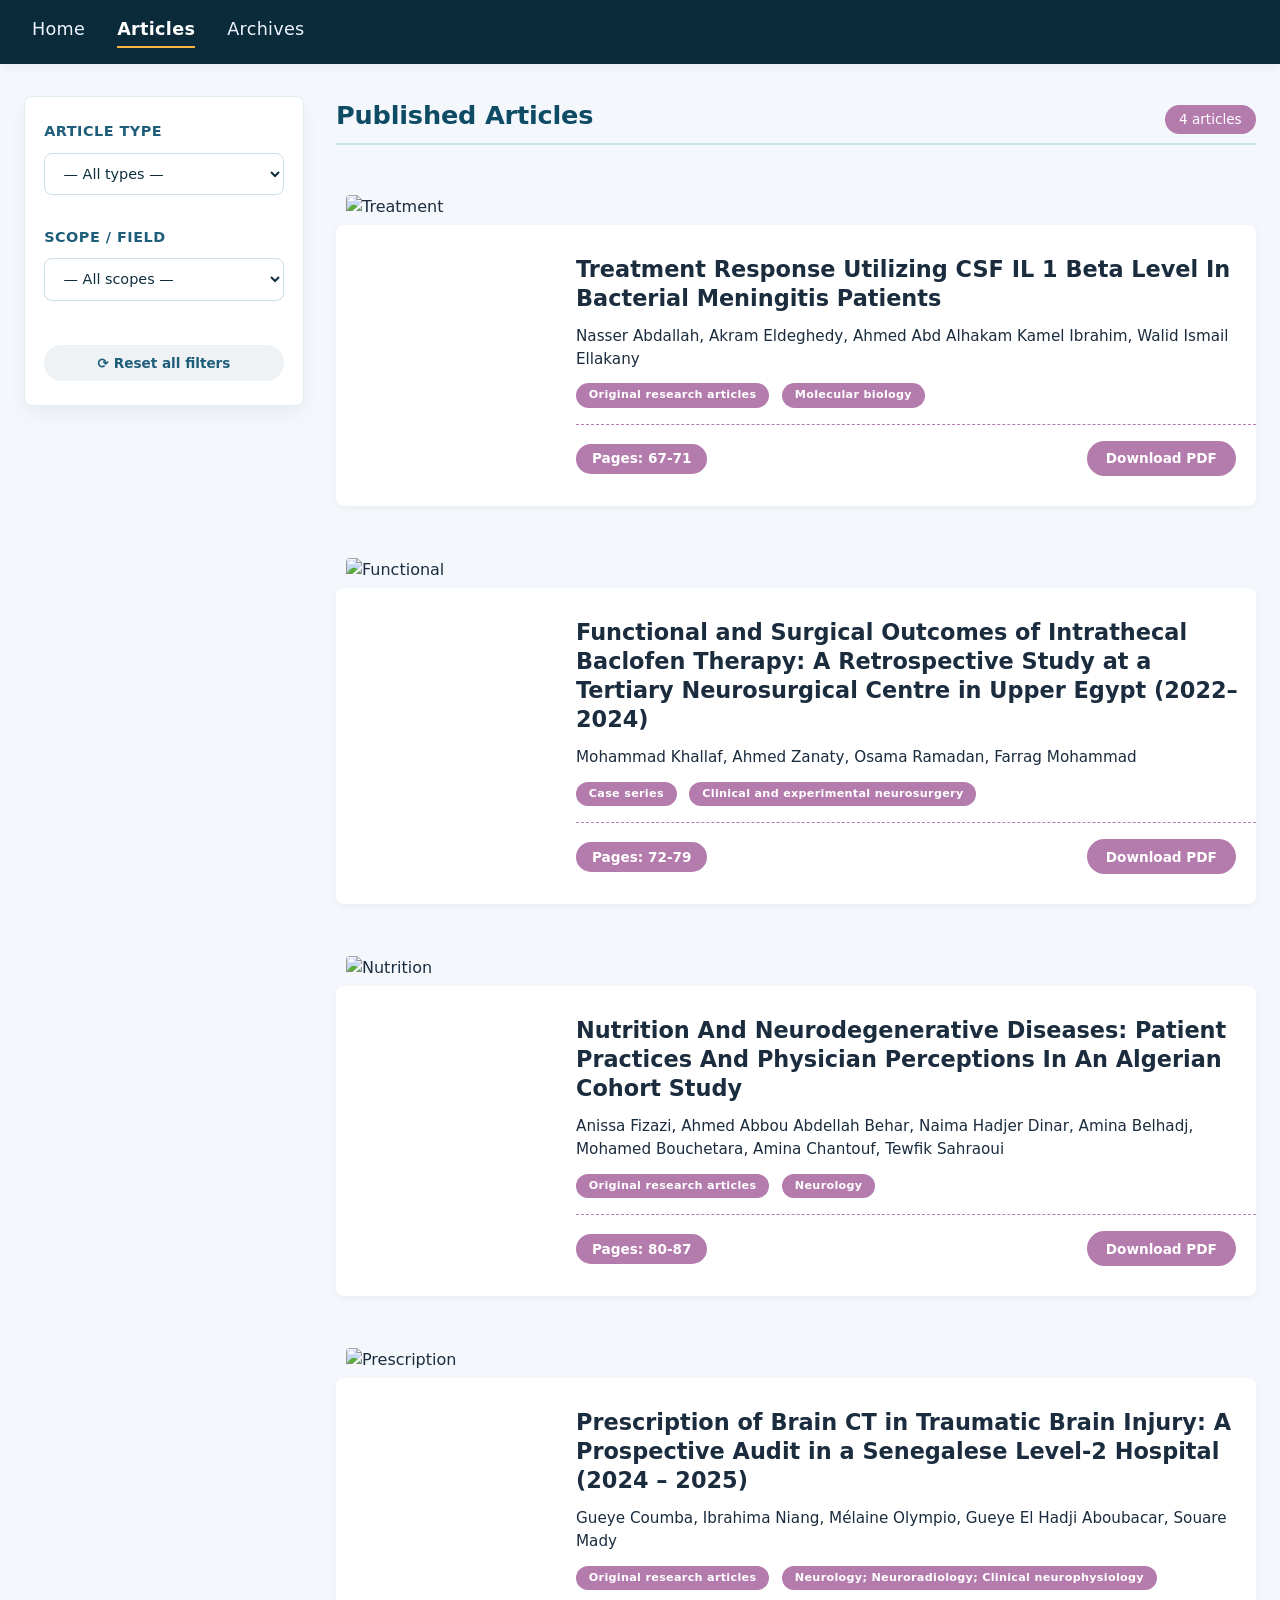
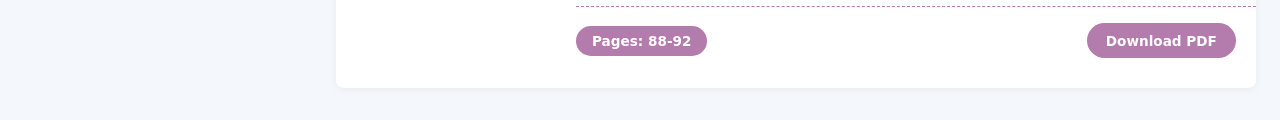
==== index.html @ 98bd9865 "wip: eajns journal sample" ====
<!doctype html>
<html lang="en">
  <head>
    <meta charset="UTF-8" />
    <meta
      name="viewport"
      content="width=device-width, initial-scale=1.0, viewport-fit=cover"
    />
    <title>EAJNS | East African Journal of Neurological Sciences</title>
    <style>
      * {
        margin: 0;
        padding: 0;
        box-sizing: border-box;
      }

      body {
        font-family:
          system-ui, "Segoe UI", "Roboto", "Helvetica Neue", sans-serif;
        background: #f4f7fc;
        color: #1a2c3e;
        line-height: 1.5;
      }

      /* Navigation */
      nav {
        background: #0b2b3b;
        padding: 1rem 2rem;
        display: flex;
        gap: 2rem;
        flex-wrap: wrap;
        box-shadow: 0 4px 10px rgba(0, 0, 0, 0.05);
      }

      nav a {
        color: #eef4ff;
        text-decoration: none;
        font-weight: 500;
        font-size: 1.1rem;
        transition:
          color 0.2s,
          border-bottom 0.2s;
        letter-spacing: 0.3px;
        padding-bottom: 4px;
        border-bottom: 2px solid transparent;
        cursor: pointer;
      }

      nav a:hover {
        color: #9bc9e5;
        border-bottom-color: #9bc9e5;
      }

      nav a.active {
        color: white;
        border-bottom-color: #ffb347;
        font-weight: 600;
      }

      /* Main container */
      main {
        max-width: 1400px;
        margin: 2rem auto;
        padding: 0 1.5rem;
      }

      /* Views (routing) */
      .view-section {
        display: none;
        animation: fadeIn 0.25s ease;
      }

      .view-section.active {
        display: block;
      }

      @keyframes fadeIn {
        from {
          opacity: 0;
          transform: translateY(5px);
        }
        to {
          opacity: 1;
          transform: translateY(0);
        }
      }

      /* ARTICLE VIEW LAYOUT */
      .article-layout {
        display: grid;
        grid-template-columns: 280px 1fr;
        gap: 2rem;
        background: transparent;
      }

      /* LEFT FILTERS PANEL */
      .filters-panel {
        background: white;
        border-radius: 8px;
        box-shadow: 0 8px 20px rgba(0, 0, 0, 0.05);
        padding: 1.5rem 1.2rem;
        height: fit-content;
        position: sticky;
        top: 1.5rem;
        border: 1px solid #e2edf2;
      }

      .filter-group {
        margin-bottom: 2rem;
      }

      .filter-group label {
        font-weight: 700;
        display: block;
        margin-bottom: 0.6rem;
        font-size: 0.9rem;
        text-transform: uppercase;
        letter-spacing: 0.5px;
        color: #1f5e7a;
      }

      select {
        width: 100%;
        padding: 0.7rem 0.9rem;
        font-size: 0.9rem;
        border-radius: 8px;
        border: 1px solid #cbdde6;
        background-color: #ffffff;
        font-family: inherit;
        cursor: pointer;
        transition: all 0.2s;
        color: #0f2f3f;
      }

      select:focus {
        outline: none;
        border-color: #2c7da0;
        box-shadow: 0 0 0 3px rgba(44, 125, 160, 0.2);
      }

      .reset-btn {
        background: #eef2f5;
        border: none;
        width: 100%;
        padding: 0.6rem;
        border-radius: 40px;
        font-weight: 600;
        font-size: 0.85rem;
        color: #1f5e7a;
        cursor: pointer;
        transition: 0.2s;
        margin-top: 0.8rem;
        font-family: inherit;
      }

      .reset-btn:hover {
        background: #dce6ec;
        color: #0a3b4b;
      }

      /* RIGHT SECTION: articles gallery */
      .right-articles {
        background: transparent;
      }

      .articles-header {
        display: flex;
        justify-content: space-between;
        align-items: baseline;
        flex-wrap: wrap;
        margin-bottom: 1.5rem;
        padding-bottom: 0.5rem;
        border-bottom: 2px solid #cfe3ec;
      }

      .articles-header h2 {
        font-size: 1.6rem;
        font-weight: 600;
        color: #0e4b64;
        letter-spacing: -0.2px;
      }

      .result-count {
        background: #b47bad;
        color: #fff;
        padding: 0.25rem 0.9rem;
        border-radius: 40px;
        font-size: 0.85rem;
        font-weight: 500;
      }

      .articles-grid {
        display: flex;
        flex-direction: column;
        gap: 1.6rem;
      }

      /* Article card */
      .article-card {
        background: white;
        border-radius: 8px;
        box-shadow: 0 2px 8px rgba(0, 0, 0, 0.05);
        transition:
          transform 0.1s ease,
          box-shadow 0.2s;
        display: flex;
        gap: 2rem;
        align-items: center;
        position: relative;
        margin-top: 3.5rem;
        padding: 30px 0;
        /* padding-top: 150px; */
      }
      .article-card .article-img {
        width: 210px;
        height: 300px;
        top: -30px;
        position: absolute;
        left: 10px;
        border-radius: 4px;
        overflow: hidden;
      }

      .article-card .article-img img {
        object-fit: cover;
        width: 100%;
        height: 100%;
        display: block;
      }

      .article-content {
        margin-left: 240px;
        width: 100%;
      }

      .article-card:hover {
        box-shadow: 0 14px 26px rgba(0, 0, 0, 0.08);
      }

      .article-title {
        font-size: 1.4rem;
        font-weight: 700;
        line-height: 1.3;
        margin-bottom: 0.75rem;
      }

      .article-authors {
        font-size: 0.95rem;
        margin-bottom: 0.75rem;
        font-weight: 500;
        display: flex;
        flex-wrap: wrap;
        gap: 0.25rem;
      }

      .meta-badges {
        display: flex;
        flex-wrap: wrap;
        gap: 0.8rem;
        margin: 0.8rem 0 1rem 0;
      }

      .badge {
        font-size: 0.7rem;
        font-weight: 600;
        padding: 0.25rem 0.8rem;
        border-radius: 40px;
        background: #b47bad;
        color: #fff;
        display: inline-flex;
        align-items: center;
        gap: 0.3rem;
        letter-spacing: 0.3px;
      }

      .badge-scope {
        background: #b47bad;
        color: #fff;
      }

      .pages-pdf-row {
        display: flex;
        justify-content: space-between;
        align-items: center;
        flex-wrap: wrap;
        /* gap: 1rem; */
        border-top: 1px dashed #b47bad;
        padding-top: 1rem;
      }

      .pagination-info {
        font-weight: 600;
        background: #b47bad;
        padding: 0.3rem 1rem;
        border-radius: 40px;
        font-size: 0.85rem;
        color: #fff;
      }

      .pdf-link {
        background: #b47bad;
        padding: 0.45rem 1.2rem;
        border-radius: 30px;
        text-decoration: none;
        font-weight: 600;
        font-size: 0.85rem;
        color: #fff;
        transition: all 0.2s;
        display: inline-flex;
        align-items: center;
        gap: 6px;
        margin-right: 20px;
      }

      .pdf-link:hover {
        background: #2c7da0;
        color: white;
        box-shadow: 0 2px 8px rgba(44, 125, 160, 0.3);
      }

      .empty-state {
        background: white;
        border-radius: 28px;
        padding: 3rem 2rem;
        text-align: center;
        color: #5f8ea8;
        font-size: 1.1rem;
        border: 1px dashed #bdd8e6;
      }

      @media (max-width: 1024px) {
        .article-card {
          padding: 25px 0;
        }

        .article-card .article-img {
          width: 180px;
          height: 260px;
          left: 10px;
        }

        .article-content {
          margin-left: 210px;
        }

        .pages-pdf-row {
          display: flex;
          flex-direction: row;
        }
      }

      @media (max-width: 768px) {
        .article-layout{
            display: flex;
            flex-direction: column;
        }
        .article-card {
          flex-direction: column;
          align-items: flex-start;
          padding: 1.5rem;
          margin-top: 2rem;
        }

        .article-card .article-img {
          position: relative;
          top: 0;
          left: 0;
          width: 100%;
          height: 220px;
          border-radius: 8px;
        }

        .article-content {
          margin-left: 0;
          margin-top: 1rem;
        }

        .pages-pdf-row {
          flex-direction: column;
          align-items: flex-start;
        }

        .pdf-link {
          margin-right: 0;
        }
      }

      @media (max-width: 480px) {
        .article-title {
          font-size: 1.1rem;
        }

        .filters-panel {
        position: static;
      }


        .article-authors {
          font-size: 0.85rem;
        }

        .badge {
          font-size: 0.6rem;
          padding: 0.2rem 0.6rem;
        }

        .article-card {
          padding: 1.2rem;
        }

        .pages-pdf-row{
            display: flex;
            flex-direction: row;
        }
      }

      /* HOME view custom styles */
      .hero-card {
        background: white;
        border-radius: 32px;
        padding: 2rem 2rem 2rem 2rem;
        box-shadow: 0 10px 25px rgba(0, 0, 0, 0.05);
        margin-bottom: 2rem;
      }

      .scope-grid {
        display: flex;
        flex-wrap: wrap;
        gap: 0.8rem;
        margin-top: 1rem;
      }

      .scope-tag {
        background: #eef3f8;
        padding: 0.4rem 1rem;
        border-radius: 40px;
        font-size: 0.8rem;
        color: #1a5e7a;
      }

      /* ARCHIVE view */
      .hero {
        background: #fef7e8;
        padding: 2.5rem 4rem 3.5rem;
        display: flex;
        align-items: center;
        justify-content: space-between;
        gap: 2rem;
        min-height: 280px;
        overflow: hidden;
        position: relative;
        border-radius: 32px 32px 0 0;
      }

      .hero-left {
        width: 100%;
        max-width: 500px;
        padding: 0 15px;
        box-sizing: border-box;
      }

      .hero-images {
        flex: 1;
        display: flex;
        align-items: center;
        justify-content: center;
        height: 260px;
        position: relative;
      }

      .img-card {
        width: 112px;
        height: 168px;
        border-radius: 8px;
        overflow: hidden;
        position: absolute;
        box-shadow: 0 12px 24px rgba(0, 0, 0, 0.18);
        transition: transform 0.3s ease;
        background: white;
      }

      .img-card img {
        width: 100%;
        height: 100%;
        object-fit: cover;
        display: block;
      }

      /* Fan positioning for 5 cards */
      .img-card--1 {
        transform: rotate(-12deg) translateX(-170px) translateY(6px);
        z-index: 1;
      }
      .img-card--2 {
        transform: rotate(-6deg) translateX(-100px) translateY(3px);
        z-index: 2;
      }
      .img-card--3 {
        transform: rotate(0deg) translateX(0px) translateY(0px);
        z-index: 3;
      }
      .img-card--4 {
        transform: rotate(6deg) translateX(100px) translateY(3px);
        z-index: 4;
      }
      .img-card--5 {
        transform: rotate(12deg) translateX(170px) translateY(6px);
        z-index: 5;
      }

      /* Hover effects: fan out slightly */
      .hero:hover .img-card--1 {
        transform: rotate(-14deg) translateX(-180px) translateY(2px);
      }
      .hero:hover .img-card--2 {
        transform: rotate(-7deg) translateX(-105px) translateY(1px);
      }
      .hero:hover .img-card--3 {
        transform: rotate(0deg) translateX(0px) translateY(-2px);
      }
      .hero:hover .img-card--4 {
        transform: rotate(7deg) translateX(105px) translateY(1px);
      }
      .hero:hover .img-card--5 {
        transform: rotate(14deg) translateX(180px) translateY(2px);
      }

      .page-divider {
        height: 1px;
        background: #a869cc;
        margin: 0 4rem;
      }

      .breadcrumb {
        padding: 1.1rem 4rem 0;
        display: flex;
        align-items: center;
        gap: 6px;
        font-size: 13px;
        background: #a869cc;
      }

      .breadcrumb__link {
        color: #fff;
        text-decoration: none;
        transition: color 0.2s;
      }
      .breadcrumb__link:hover {
        color: #e85d24;
      }

      .breadcrumb__sep {
        color: #fff;
      }

      .breadcrumb__current {
        color: #fff;
      }

      .archive {
        padding: 2rem 4rem 5rem;
      }

      .archive__header {
        display: flex;
        align-items: center;
        justify-content: space-between;
        margin-bottom: 2.4rem;
        flex-wrap: wrap;
        gap: 1rem;
      }

      .archive__title {
        font-size: 11px;
        font-weight: 500;
        letter-spacing: 0.18em;
        text-transform: uppercase;
        color: #8ba3b0;
      }

      .filter-wrap {
        display: flex;
        align-items: center;
        gap: 10px;
      }

      .filter-label {
        font-size: 12px;
        font-weight: 400;
        color: #8ba3b0;
        letter-spacing: 0.04em;
        white-space: nowrap;
      }

      .vol-filter {
        appearance: none;
        background-color: #ffffff;
        background-image: url("data:image/svg+xml,%3Csvg xmlns='http://www.w3.org/2000/svg' width='10' height='6' viewBox='0 0 10 6'%3E%3Cpath d='M0 0l5 6 5-6z' fill='%23666'/%3E%3C/svg%3E");
        background-repeat: no-repeat;
        background-position: right 11px center;
        border: 1px solid #cbdde6;
        border-radius: 14px;
        padding: 7px 34px 7px 13px;
        font-family: inherit;
        font-size: 13px;
        color: #1a2c3e;
        cursor: pointer;
        min-width: 148px;
        transition: border-color 0.2s;
      }
      .vol-filter:focus {
        outline: none;
        border-color: #e85d24;
      }

      .pdf-grid {
        display: grid;
        grid-template-columns: repeat(auto-fill, minmax(210px, 1fr));
        gap: 22px;
      }

      .pdf-card {
        background: white;
        border-radius: 5px;
        overflow: hidden;
        border: 1px solid #e2edf2;
        cursor: pointer;
        transition:
          transform 0.25s ease,
          box-shadow 0.25s ease;
        animation: fadeUp 0.4s ease both;
      }

      .pdf-card:hover {
        transform: translateY(-5px);
        box-shadow: 0 14px 26px rgba(0, 0, 0, 0.08);
      }

      @keyframes fadeUp {
        from {
          opacity: 0;
          transform: translateY(12px);
        }
        to {
          opacity: 1;
          transform: translateY(0);
        }
      }

      .pdf-thumb {
        height: 320px;
        /* display: flex;
        align-items: center;
        justify-content: center; */
        position: relative;
        overflow: hidden;
      }
      .pdf-thumb img {
        width: 100%;
        height: 100%;
        object-fit: cover;
        display: block;
      }

      .pdf-name {
        font-size: 13px;
        font-weight: 400;
        color: #1a2c3e;
        line-height: 1.35;
        margin-bottom: 4px;
      }

      .pdf-meta {
        font-size: 11px;
        color: #8ba3b0;
      }

      .pdf-proceedings-note {
        font-size: 10px;
        color: #4a6a7a;
        line-height: 1.4;
        margin-top: 5px;
        font-style: italic;
      }

      @media (max-width: 900px) {
        .hero {
          padding: 2rem 2rem 3rem;
        }
        .page-divider {
          margin: 0 2rem;
        }
        .breadcrumb {
          padding: 1rem 2rem 0;
        }
        .archive {
          padding: 2rem 2rem 4rem;
        }
        .img-card {
          width: 85px;
          height: 128px;
        }
        .img-card--1 {
          transform: rotate(-12deg) translateX(-120px);
        }
        .img-card--2 {
          transform: rotate(-6deg) translateX(-70px);
        }
        .img-card--3 {
          transform: rotate(0deg) translateX(0px);
        }
        .img-card--4 {
          transform: rotate(6deg) translateX(70px);
        }
        .img-card--5 {
          transform: rotate(12deg) translateX(120px);
        }
        .hero:hover .img-card--1 {
          transform: rotate(-14deg) translateX(-128px);
        }
        .hero:hover .img-card--5 {
          transform: rotate(14deg) translateX(128px);
        }
      }

      @media (max-width: 640px) {
        .hero {
          flex-direction: column;
          min-height: auto;
          padding-bottom: 3rem;
          padding-top: 3rem;
        }

        .hero-images {
          width: 100%;
          height: 200px;
        }
        .img-card {
          width: 70px;
          height: 105px;
        }
        .img-card--1 {
          transform: rotate(-12deg) translateX(-95px);
        }
        .img-card--2 {
          transform: rotate(-6deg) translateX(-55px);
        }
        .img-card--3 {
          transform: rotate(0deg) translateX(0px);
        }
        .img-card--4 {
          transform: rotate(6deg) translateX(55px);
        }
        .img-card--5 {
          transform: rotate(12deg) translateX(95px);
        }
        .archive__header {
          flex-direction: column;
          align-items: flex-start;
        }
      }
    </style>
  </head>
  <body>
    <nav id="mainNav">
      <a data-view="home" class="nav-link"> Home</a>
      <a data-view="articles" class="nav-link active"> Articles</a>
      <a data-view="archives" class="nav-link">Archives</a>
    </nav>

    <main>
      <!-- HOME VIEW -->
      <section id="homeView" class="view-section">
        <div class="hero-card">
          <h1 style="color: #0b4b66; font-size: 2rem; margin-bottom: 0.5rem">
            East African Journal of Neurological Sciences
          </h1>
          <p style="font-size: 1.1rem; margin-bottom: 1.5rem">
            Advancing neuroscience across Africa and beyond — bridging clinical
            practice, research, and education.
          </p>
          <hr style="margin: 1.5rem 0; border-color: #e0edf3" />
          <h3>Aims & Scope</h3>
          <p>The journal publishes high-quality manuscripts covering:</p>
          <div class="scope-grid" id="homeScopeList"></div>
          <p style="margin-top: 1.5rem">
            <strong>ISSN:</strong> 2708-1822 (Online) |
            <strong>Open Access</strong> | <strong>Peer-Reviewed</strong>
          </p>
          <p>
            Indexed in African Journals Online (AJOL), DOAJ, and Scopus emerging
            sources.
          </p>
        </div>
        <div style="background: white; border-radius: 28px; padding: 1.5rem">
          <h3> Featured Article</h3>
          <p>
            <strong
              >Treatment Response Utilizing CSF IL 1 Beta Level In Bacterial
              Meningitis Patients</strong
            ><br />
            Nasser Abdallah et al. – Pages 67-71<br />
            A groundbreaking study on CSF biomarkers in bacterial meningitis
            management.
          </p>
          <a
            href="#"
            class="pdf-link"
            style="display: inline-block; margin-top: 0.8rem"
            >Read more →</a
          >
        </div>
      </section>

      <!-- ARTICLES VIEW -->
      <section id="articlesView" class="view-section active">
        <div class="article-layout">
          <div class="filters-panel">
            <div class="filter-group">
              <label> ARTICLE TYPE</label>
              <select id="typeFilter" aria-label="Filter by article type">
                <option value="">— All types —</option>
              </select>
            </div>
            <div class="filter-group">
              <label> SCOPE / FIELD</label>
              <select id="scopeFilter" aria-label="Filter by scientific scope">
                <option value="">— All scopes —</option>
              </select>
            </div>
            <button class="reset-btn" id="resetFiltersBtn">
              ⟳ Reset all filters
            </button>
          </div>

          <div class="right-articles">
            <div class="articles-header">
              <h2>Published Articles</h2>
              <span class="result-count" id="resultCount">0 articles</span>
            </div>
            <div id="articlesContainer" class="articles-grid">
              <div class="empty-state">Loading articles...</div>
            </div>
          </div>
        </div>
      </section>

      <!-- ARCHIVES VIEW with image fan -->
      <section id="archivesView" class="view-section">
        <section class="hero">
          <div class="hero-left">
            <p>
              The East African Journal of Neurological Sciences (ISSN: 2957-4323
              (online) & 2957-4315 (print)) is the official journal of the East
              African Association of Neurological Surgeons (EAANS).
            </p>
          </div>
          <div class="hero-images" aria-hidden="true">
            <div class="img-card img-card--1">
              <img
                src="https://theeajns.org/public/journals/1/cover_issue_16_en.png"
                alt="Journal cover Vol 16"
              />
            </div>
            <div class="img-card img-card--2">
              <img
                src="https://theeajns.org/public/journals/1/cover_issue_14_en.png"
                alt="Journal cover Vol 14"
              />
            </div>
            <div class="img-card img-card--3">
              <img
                src="https://theeajns.org/public/journals/1/cover_issue_8_en_US.jpg"
                alt="Journal cover Vol 8"
              />
            </div>
            <div class="img-card img-card--4">
              <img
                src="https://theeajns.org/public/journals/1/cover_issue_6_en_US.jpg"
                alt="Journal cover Vol 6"
              />
            </div>
            <div class="img-card img-card--5">
              <img
                src="https://theeajns.org/public/journals/1/cover_issue_1_en_US.jpg"
                alt="Journal cover Vol 1"
              />
            </div>
          </div>
        </section>
        <div class="page-divider"></div>
        <nav class="breadcrumb" aria-label="Breadcrumb">
          <a href="#" class="breadcrumb__link">Home</a>
          <span class="breadcrumb__sep">/</span>
          <span class="breadcrumb__current">Archives</span>
        </nav>
        <section class="archive" id="archive">
          <div class="archive__header">
            <h2 class="archive__title">Archives</h2>
            <div class="filter-wrap">
              <span class="filter-label">Filter by volume</span>
              <select
                class="vol-filter"
                id="volFilter"
                aria-label="Filter by volume"
              >
                <option value="all">All volumes</option>
                <option value="5">Vol. 5</option>
                <option value="4">Vol. 4</option>
                <option value="3">Vol. 3</option>
                <option value="2">Vol. 2</option>
                <option value="1">Vol. 1</option>
              </select>
            </div>
          </div>
          <div class="pdf-grid" id="pdfGrid"></div>
        </section>
      </section>
    </main>

    <script>
      // -------- DATA ----------
      const ARTICLE_TYPES_LIST = [
        "Original research articles",
        "Case reports",
        "Case series",
        "Reviews",
        "Short communications",
        "Technical notes",
        "Editorials",
        "Letters to the editor",
        "Commentaries",
      ];

      const SCOPE_FIELDS_LIST = [
        "Clinical and experimental neurosurgery",
        "Clinical neurophysiology",
        "Neuroanatomy",
        "Neurology",
        "Neuro-ophthalmology",
        "Neuroradiology",
        "Neuropathology",
        "Neuro-otology",
        "Neuro-oncology",
        "Molecular biology",
        "Innovations in neuroscience",
        "Historical personalities or events relevant to neurological sciences, particularly in Africa",
        "Health advocacy in neurological sciences",
        "Neurosurgical education",
        "Global neurology",
        "Basic sciences related to neuroscience",
        "Genetic and molecular studies relevant to neurological conditions",
      ];

      const articlesData = [
        {
          id: 1,
          title:
            "Treatment Response Utilizing CSF IL 1 Beta Level In Bacterial Meningitis Patients",
          authors:
            "Nasser Abdallah, Akram Eldeghedy, Ahmed Abd Alhakam Kamel Ibrahim, Walid Ismail Ellakany",
          pages: "67-71",
          type: "Original research articles",
          scope: "Molecular biology",
          img_url:
            "https://theeajns.org/public/journals/1/submission_357_358_coverImage_en.jpg",
        },
        {
          id: 2,
          title:
            "Functional and Surgical Outcomes of Intrathecal Baclofen Therapy: A Retrospective Study at a Tertiary Neurosurgical Centre in Upper Egypt (2022–2024)",
          authors:
            "Mohammad Khallaf, Ahmed Zanaty, Osama Ramadan, Farrag Mohammad",
          pages: "72-79",
          type: "Case series",
          scope: "Clinical and experimental neurosurgery",
          img_url:
            "https://theeajns.org/public/journals/1/submission_360_361_coverImage_en.jpg",
        },
        {
          id: 3,
          title:
            "Nutrition And Neurodegenerative Diseases: Patient Practices And Physician Perceptions In An Algerian Cohort Study",
          authors:
            "Anissa Fizazi, Ahmed Abbou Abdellah Behar, Naima Hadjer Dinar, Amina Belhadj, Mohamed Bouchetara, Amina Chantouf, Tewfik Sahraoui",
          pages: "80-87",
          type: "Original research articles",
          scope: "Neurology",
          img_url:
            "https://theeajns.org/public/journals/1/submission_362_363_coverImage_en.jpg",
        },
        {
          id: 4,
          title:
            "Prescription of Brain CT in Traumatic Brain Injury: A Prospective Audit in a Senegalese Level-2 Hospital (2024 – 2025)",
          authors:
            "Gueye Coumba, Ibrahima Niang, Mélaine Olympio, Gueye El Hadji Aboubacar, Souare Mady",
          pages: "88-92",
          type: "Original research articles",
          scope: "Neurology; Neuroradiology; Clinical neurophysiology",
          img_url:
            "https://theeajns.org/public/journals/1/submission_358_359_coverImage_en.jpg",
        },
      ];

      function escapeHtml(str) {
        if (!str) return "";
        return str.replace(/[&<>]/g, (m) =>
          m === "&" ? "&amp;" : m === "<" ? "&lt;" : "&gt;",
        );
      }

      // -------- ARTICLES VIEW ----------
      const typeSelect = document.getElementById("typeFilter");
      const scopeSelect = document.getElementById("scopeFilter");
      const articlesContainer = document.getElementById("articlesContainer");
      const resultCountSpan = document.getElementById("resultCount");
      const resetBtn = document.getElementById("resetFiltersBtn");

      function populateSelectors() {
        if (!typeSelect) return;
        typeSelect.innerHTML = '<option value="">— All types —</option>';
        ARTICLE_TYPES_LIST.forEach((type) => {
          const opt = document.createElement("option");
          opt.value = type;
          opt.textContent = type;
          typeSelect.appendChild(opt);
        });
        scopeSelect.innerHTML = '<option value="">— All scopes —</option>';
        SCOPE_FIELDS_LIST.forEach((scope) => {
          const opt = document.createElement("option");
          opt.value = scope;
          opt.textContent = scope;
          scopeSelect.appendChild(opt);
        });
      }

      function getFilteredArticles() {
        const selectedType = typeSelect ? typeSelect.value : "";
        const selectedScope = scopeSelect ? scopeSelect.value : "";
        return articlesData.filter((article) => {
          const typeMatch = !selectedType || article.type === selectedType;
          const scopeMatch = !selectedScope || article.scope === selectedScope;
          return typeMatch && scopeMatch;
        });
      }

      function renderArticles() {
        if (!articlesContainer) return;
        const filtered = getFilteredArticles();
        const count = filtered.length;
        if (resultCountSpan)
          resultCountSpan.textContent = `${count} article${count !== 1 ? "s" : ""}`;
        if (filtered.length === 0) {
          articlesContainer.innerHTML = `<div class="empty-state">No articles match the selected filters.<br>Try changing article type or scope.</div>`;
          return;
        }
        const cards = filtered
          .map(
            (article) => `
          <div class="article-card">
            <div class="article-img">
            <img src=${article.img_url} alt=${escapeHtml(article.title)}/>
            </div>
            <div class="article-content">
            <div class="article-title">${escapeHtml(article.title)}</div>
            <div class="article-authors">${escapeHtml(article.authors)}</div>
            <div class="meta-badges">
              <span class="badge"> ${escapeHtml(article.type)}</span>
              <span class="badge badge-scope">${escapeHtml(article.scope)}</span>
            </div>
            <div class="pages-pdf-row">
              <div class="pagination-info"> Pages: ${escapeHtml(article.pages)}</div>
              <a href="#" class="pdf-link" target="_blank"> Download PDF</a>
            </div>
            </div>
          </div>
        `,
          )
          .join("");
        articlesContainer.innerHTML = cards;
      }

      function resetFilters() {
        if (typeSelect) typeSelect.value = "";
        if (scopeSelect) scopeSelect.value = "";
        renderArticles();
      }

      // -------- ARCHIVE VIEW (with PDF grid) ----------
      const ARCHIVE_VOLUMES = [
        {
          id: "v5n2",
          vol: 5,
          label: "Vol. 5 No. 2",
          year: 2026,
          name: "Vol. 5 No. 2 (2026)",
          color: "#e85d24",
          bgColor: "#fdf1ec",
          isProceedings: false,
          proceedingsNote: null,
          img_url:
            "https://theeajns.org/public/journals/1/cover_issue_16_en.png",
        },
        {
          id: "v5n1",
          vol: 5,
          label: "Vol. 5 No. 1",
          year: 2026,
          name: "Vol. 5 No. 1 (2026)",
          color: "#e85d24",
          bgColor: "#fdf1ec",
          isProceedings: false,
          proceedingsNote: null,
          img_url:
            "https://theeajns.org/public/journals/1/cover_issue_15_en.jpg",
        },
        {
          id: "v4supp1",
          vol: 4,
          label: "Vol. 4 Supp 1",
          year: 2025,
          name: "Vol. 4 Supp 1 (2025) - EAANS Proceedings",
          color: "#1e6fa8",
          bgColor: "#eaf3fb",
          isProceedings: true,
          proceedingsNote:
            "Proceedings of the 13th Annual EAANS, Mombasa, Kenya, 28–30 Nov 2025.",
          img_url:
            "https://theeajns.org/public/journals/1/cover_issue_14_en.png",
        },
        {
          id: "v4n3",
          vol: 4,
          label: "Vol. 4 No. 3",
          year: 2025,
          name: "Vol. 4 No. 3 (2025)",
          color: "#1e6fa8",
          bgColor: "#eaf3fb",
          isProceedings: false,
          proceedingsNote: null,
          img_url:
            "https://theeajns.org/public/journals/1/cover_issue_12_en.png",
        },
        {
          id: "v4n2",
          vol: 4,
          label: "Vol. 4 No. 2",
          year: 2025,
          name: "Vol. 4 No. 2 (2025)",
          color: "#1e6fa8",
          bgColor: "#eaf3fb",
          isProceedings: false,
          proceedingsNote: null,
          img_url:
            "https://theeajns.org/public/journals/1/cover_issue_11_en_US.png",
        },
        {
          id: "v4n1",
          vol: 4,
          label: "Vol. 4 No. 1",
          year: 2025,
          name: "Vol. 4 No. 1 (2025)",
          color: "#1e6fa8",
          bgColor: "#eaf3fb",
          isProceedings: false,
          proceedingsNote: null,
          img_url:
            "https://theeajns.org/public/journals/1/cover_issue_10_en_US.png",
        },
        {
          id: "v3supp1",
          vol: 3,
          label: "Vol. 3 Supp 1",
          year: 2024,
          name: "Vol. 3 Supp 1 (2024) - EAANS Proceedings",
          color: "#2e7d5a",
          bgColor: "#e8f5ee",
          isProceedings: true,
          proceedingsNote:
            "Proceedings of the 12th Annual EAANS, Diani, Kenya, 28–30 Nov 2024.",
          img_url:
            "https://theeajns.org/public/journals/1/cover_issue_9_en_US.png",
        },
        {
          id: "v3n2",
          vol: 3,
          label: "Vol. 3 No. 2",
          year: 2024,
          name: "Vol. 3 No. 2 (2024)",
          color: "#2e7d5a",
          bgColor: "#e8f5ee",
          isProceedings: false,
          proceedingsNote: null,
          img_url:
            "https://theeajns.org/public/journals/1/cover_issue_8_en_US.jpg",
        },
        {
          id: "v3n1",
          vol: 3,
          label: "Vol. 3 No. 1",
          year: 2024,
          name: "Vol. 3 No. 1 (2024)",
          color: "#2e7d5a",
          bgColor: "#e8f5ee",
          isProceedings: false,
          proceedingsNote: null,
          img_url:
            "https://theeajns.org/public/journals/1/cover_issue_7_en_US.png",
        },
        {
          id: "v2n2",
          vol: 2,
          label: "Vol. 2 No. 2",
          year: 2023,
          name: "Vol. 2 No. 2 (2023)",
          color: "#7a3a9a",
          bgColor: "#f4eef9",
          isProceedings: false,
          proceedingsNote: null,
          img_url:
            "https://theeajns.org/public/journals/1/cover_issue_6_en_US.jpg",
        },
      ];

      function buildArchiveCard(item, index) {
        const delay = index * 50 + "ms";
        return `
          <article class="pdf-card" data-vol="${item.vol}" style="animation-delay:${delay};" tabindex="0">
            <div class="pdf-thumb" style="background:${item.bgColor};">
                <img src=${item.img_url} alt=${escapeHtml(item.name)}/>
            </div>
            <div class="pdf-info">
              <p class="pdf-name">${escapeHtml(item.name)}</p>
              <p class="pdf-meta">${item.year}</p>
            </div>
          </article>
        `;
      }

      let archiveFilterAttached = false;
      function renderArchiveGrid(filterVol = "all") {
        const grid = document.getElementById("pdfGrid");
        if (!grid) return;
        const filtered =
          filterVol === "all"
            ? ARCHIVE_VOLUMES
            : ARCHIVE_VOLUMES.filter((v) => String(v.vol) === filterVol);
        if (filtered.length === 0) {
          grid.innerHTML =
            '<p style="color:#999;font-size:14px;grid-column:1/-1;padding:2rem 0;">No issues found for this volume.</p>';
          return;
        }
        grid.innerHTML = filtered
          .map((item, idx) => buildArchiveCard(item, idx))
          .join("");
      }

      function initArchives() {
        const volSelect = document.getElementById("volFilter");
        if (!volSelect) return;
        renderArchiveGrid(volSelect.value);
        if (!archiveFilterAttached) {
          volSelect.addEventListener("change", (e) => {
            renderArchiveGrid(e.target.value);
          });
          archiveFilterAttached = true;
        }
      }

      // -------- HOME SCOPE ----------
      function populateHomeScope() {
        const container = document.getElementById("homeScopeList");
        if (!container) return;
        container.innerHTML = SCOPE_FIELDS_LIST.map(
          (scope) => `<span class="scope-tag">${escapeHtml(scope)}</span>`,
        ).join("");
      }

      // -------- NAVIGATION ----------
      function activateView(viewId) {
        document
          .querySelectorAll(".view-section")
          .forEach((section) => section.classList.remove("active"));
        const activeSection = document.getElementById(viewId);
        if (activeSection) activeSection.classList.add("active");
        document.querySelectorAll(".nav-link").forEach((link) => {
          link.classList.remove("active");
          if (
            link.getAttribute("data-view") ===
            viewId.replace("View", "").toLowerCase()
          ) {
            link.classList.add("active");
          }
        });
        if (viewId === "articlesView") renderArticles();
        if (viewId === "archivesView") {
          const volSelect = document.getElementById("volFilter");
          if (volSelect) renderArchiveGrid(volSelect.value);
        }
      }

      function setupNavigation() {
        const navLinks = document.querySelectorAll(".nav-link");
        navLinks.forEach((link) => {
          link.addEventListener("click", (e) => {
            e.preventDefault();
            const viewName = link.getAttribute("data-view");
            if (viewName === "home") activateView("homeView");
            else if (viewName === "articles") activateView("articlesView");
            else if (viewName === "archives") activateView("archivesView");
          });
        });
        const currentActive = document.querySelector(".nav-link.active");
        if (
          !currentActive ||
          currentActive.getAttribute("data-view") !== "articles"
        ) {
          activateView("articlesView");
        }
      }

      // -------- INIT ----------
      function init() {
        populateSelectors();
        renderArticles();
        populateHomeScope();
        initArchives();
        setupNavigation();
        if (typeSelect && scopeSelect) {
          typeSelect.addEventListener("change", renderArticles);
          scopeSelect.addEventListener("change", renderArticles);
        }
        if (resetBtn) resetBtn.addEventListener("click", resetFilters);
      }

      if (document.readyState === "loading") {
        document.addEventListener("DOMContentLoaded", init);
      } else {
        init();
      }
    </script>
  </body>
</html>
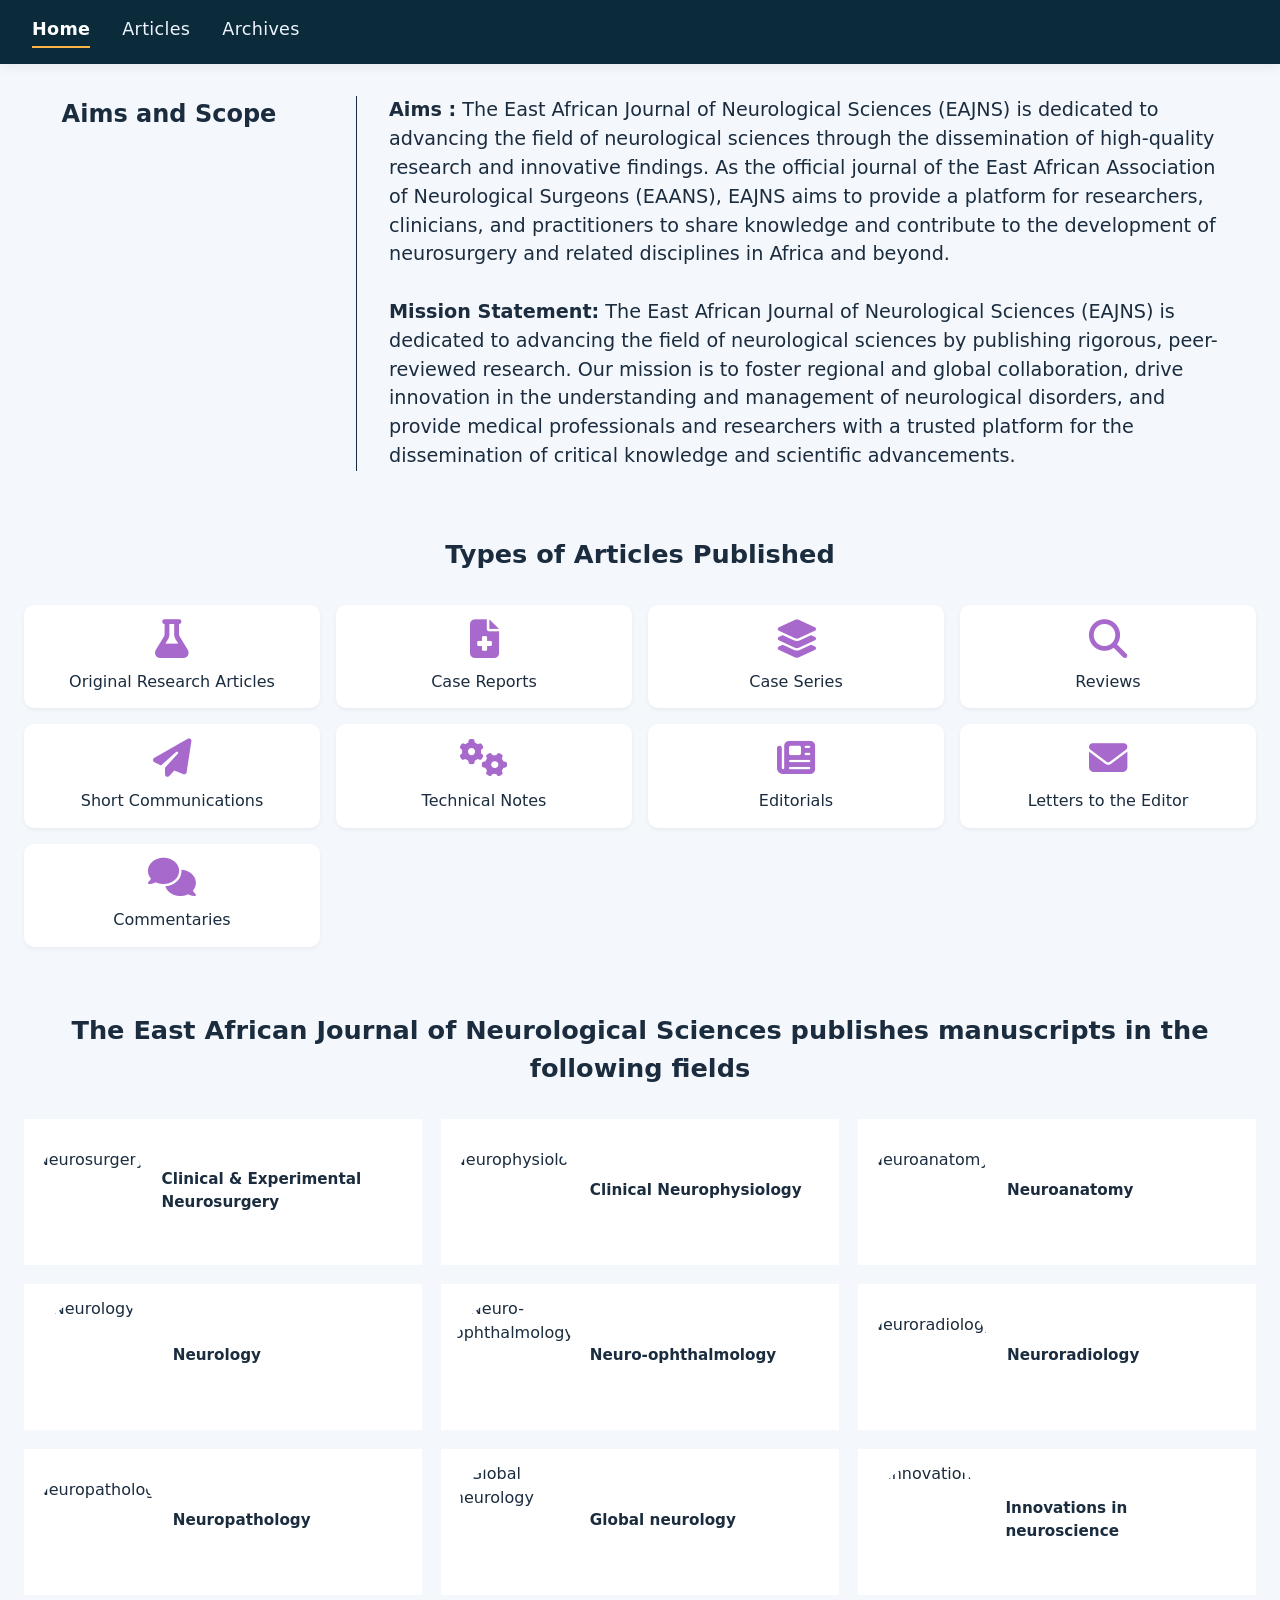
==== commit 90f10345: "fix: update the home ui" ====
--- a/index.html
+++ b/index.html
@@ -7,6 +7,10 @@
       content="width=device-width, initial-scale=1.0, viewport-fit=cover"
     />
     <title>EAJNS | East African Journal of Neurological Sciences</title>
+    <link
+      rel="stylesheet"
+      href="https://cdnjs.cloudflare.com/ajax/libs/font-awesome/6.5.0/css/all.min.css"
+    />
     <style>
       * {
         margin: 0;
@@ -209,7 +213,6 @@
         position: relative;
         margin-top: 3.5rem;
         padding: 30px 0;
-        /* padding-top: 150px; */
       }
       .article-card .article-img {
         width: 210px;
@@ -283,7 +286,6 @@
         justify-content: space-between;
         align-items: center;
         flex-wrap: wrap;
-        /* gap: 1rem; */
         border-top: 1px dashed #b47bad;
         padding-top: 1rem;
       }
@@ -332,17 +334,14 @@
         .article-card {
           padding: 25px 0;
         }
-
         .article-card .article-img {
           width: 180px;
           height: 260px;
           left: 10px;
         }
-
         .article-content {
           margin-left: 210px;
         }
-
         .pages-pdf-row {
           display: flex;
           flex-direction: row;
@@ -350,9 +349,9 @@
       }
 
       @media (max-width: 768px) {
-        .article-layout{
-            display: flex;
-            flex-direction: column;
+        .article-layout {
+          display: flex;
+          flex-direction: column;
         }
         .article-card {
           flex-direction: column;
@@ -360,7 +359,6 @@
           padding: 1.5rem;
           margin-top: 2rem;
         }
-
         .article-card .article-img {
           position: relative;
           top: 0;
@@ -369,17 +367,14 @@
           height: 220px;
           border-radius: 8px;
         }
-
         .article-content {
           margin-left: 0;
           margin-top: 1rem;
         }
-
         .pages-pdf-row {
           flex-direction: column;
           align-items: flex-start;
         }
-
         .pdf-link {
           margin-right: 0;
         }
@@ -389,28 +384,22 @@
         .article-title {
           font-size: 1.1rem;
         }
-
         .filters-panel {
-        position: static;
-      }
-
-
+          position: static;
+        }
         .article-authors {
           font-size: 0.85rem;
         }
-
         .badge {
           font-size: 0.6rem;
           padding: 0.2rem 0.6rem;
         }
-
         .article-card {
           padding: 1.2rem;
         }
-
-        .pages-pdf-row{
-            display: flex;
-            flex-direction: row;
+        .pages-pdf-row {
+          display: flex;
+          flex-direction: row;
         }
       }
 
@@ -423,19 +412,106 @@
         margin-bottom: 2rem;
       }
 
-      .scope-grid {
-        display: flex;
-        flex-wrap: wrap;
-        gap: 0.8rem;
-        margin-top: 1rem;
-      }
-
-      .scope-tag {
-        background: #eef3f8;
-        padding: 0.4rem 1rem;
-        border-radius: 40px;
+      .aim {
+        display: flex;
+        flex-direction: row;
+        gap: 3rem;
+        justify-content: center;
+        margin-bottom: 2rem;
+      }
+      .aim-title {
+        width: 20%;
+      }
+      .aim .aim-content {
+        width: 70%;
+        font-size: 1.2rem;
+        border-left: 1px solid;
+        padding-left: 2rem;
+      }
+
+      .article-section {
+        padding: 2rem 0;
+      }
+      .article-section h1 {
+        font-size: 1.6rem;
+        text-align: center;
+        padding-bottom: 2rem;
+      }
+      .article-types {
+        display: grid;
+        grid-template-columns: repeat(4, 1fr);
+        gap: 1rem;
+      }
+      .type-item {
+        display: flex;
+        flex-direction: column;
+        align-items: center;
+        gap: 0.75rem;
+        padding: 0.9rem 1rem;
+        background: #fff;
+        border-radius: 10px;
+        box-shadow: 0 2px 4px rgba(0, 0, 0, 0.05);
+        transition: 0.2s ease;
+      }
+      .type-item:hover {
+        transform: translateY(-3px);
+      }
+      .type-item i {
+        font-size: 2.4rem;
+        color: #a869cc;
+        min-width: 20px;
+      }
+      .type-item span {
+        font-size: 1rem;
+      }
+
+      .neuro-section {
+        padding: 2rem 0;
+      }
+      .neuro-section h1 {
+        font-size: 1.6rem;
+        text-align: center;
+        padding-bottom: 2rem;
+      }
+      .neuro-grid {
+        display: grid;
+        grid-template-columns: repeat(3, 1fr);
+        gap: 1.2rem;
+      }
+      .neuro-item {
+        display: flex;
+        align-items: center;
+        gap: 1rem;
+        background: #fff;
+        padding: 0.8rem;
+        transition: 0.2s ease;
+      }
+      .neuro-item:hover {
+        transform: translateY(-4px);
+      }
+      .neuro-item img {
+        width: 120px;
+        height: 120px;
+        object-fit: cover;
+        border-radius: 50%;
+      }
+      .neuro-content h4 {
+        font-size: 0.95rem;
+        margin-bottom: 0.2rem;
+      }
+      .neuro-content p {
         font-size: 0.8rem;
-        color: #1a5e7a;
+        color: #555;
+      }
+      @media (max-width: 900px) {
+        .neuro-grid {
+          grid-template-columns: repeat(2, 1fr);
+        }
+      }
+      @media (max-width: 600px) {
+        .neuro-grid {
+          grid-template-columns: 1fr;
+        }
       }
 
       /* ARCHIVE view */
@@ -451,14 +527,12 @@
         position: relative;
         border-radius: 32px 32px 0 0;
       }
-
       .hero-left {
         width: 100%;
         max-width: 500px;
         padding: 0 15px;
         box-sizing: border-box;
       }
-
       .hero-images {
         flex: 1;
         display: flex;
@@ -467,7 +541,6 @@
         height: 260px;
         position: relative;
       }
-
       .img-card {
         width: 112px;
         height: 168px;
@@ -478,15 +551,12 @@
         transition: transform 0.3s ease;
         background: white;
       }
-
       .img-card img {
         width: 100%;
         height: 100%;
         object-fit: cover;
         display: block;
       }
-
-      /* Fan positioning for 5 cards */
       .img-card--1 {
         transform: rotate(-12deg) translateX(-170px) translateY(6px);
         z-index: 1;
@@ -507,8 +577,6 @@
         transform: rotate(12deg) translateX(170px) translateY(6px);
         z-index: 5;
       }
-
-      /* Hover effects: fan out slightly */
       .hero:hover .img-card--1 {
         transform: rotate(-14deg) translateX(-180px) translateY(2px);
       }
@@ -524,13 +592,11 @@
       .hero:hover .img-card--5 {
         transform: rotate(14deg) translateX(180px) translateY(2px);
       }
-
       .page-divider {
         height: 1px;
         background: #a869cc;
         margin: 0 4rem;
       }
-
       .breadcrumb {
         padding: 1.1rem 4rem 0;
         display: flex;
@@ -539,7 +605,6 @@
         font-size: 13px;
         background: #a869cc;
       }
-
       .breadcrumb__link {
         color: #fff;
         text-decoration: none;
@@ -548,19 +613,13 @@
       .breadcrumb__link:hover {
         color: #e85d24;
       }
-
-      .breadcrumb__sep {
-        color: #fff;
-      }
-
+      .breadcrumb__sep,
       .breadcrumb__current {
         color: #fff;
       }
-
       .archive {
         padding: 2rem 4rem 5rem;
       }
-
       .archive__header {
         display: flex;
         align-items: center;
@@ -569,7 +628,6 @@
         flex-wrap: wrap;
         gap: 1rem;
       }
-
       .archive__title {
         font-size: 11px;
         font-weight: 500;
@@ -577,13 +635,11 @@
         text-transform: uppercase;
         color: #8ba3b0;
       }
-
       .filter-wrap {
         display: flex;
         align-items: center;
         gap: 10px;
       }
-
       .filter-label {
         font-size: 12px;
         font-weight: 400;
@@ -591,7 +647,6 @@
         letter-spacing: 0.04em;
         white-space: nowrap;
       }
-
       .vol-filter {
         appearance: none;
         background-color: #ffffff;
@@ -612,13 +667,11 @@
         outline: none;
         border-color: #e85d24;
       }
-
       .pdf-grid {
         display: grid;
         grid-template-columns: repeat(auto-fill, minmax(210px, 1fr));
         gap: 22px;
       }
-
       .pdf-card {
         background: white;
         border-radius: 5px;
@@ -630,12 +683,10 @@
           box-shadow 0.25s ease;
         animation: fadeUp 0.4s ease both;
       }
-
       .pdf-card:hover {
         transform: translateY(-5px);
         box-shadow: 0 14px 26px rgba(0, 0, 0, 0.08);
       }
-
       @keyframes fadeUp {
         from {
           opacity: 0;
@@ -646,12 +697,8 @@
           transform: translateY(0);
         }
       }
-
       .pdf-thumb {
         height: 320px;
-        /* display: flex;
-        align-items: center;
-        justify-content: center; */
         position: relative;
         overflow: hidden;
       }
@@ -661,28 +708,20 @@
         object-fit: cover;
         display: block;
       }
-
+      .pdf-info {
+        padding: 0.9rem 0.8rem 1rem;
+      }
       .pdf-name {
         font-size: 13px;
-        font-weight: 400;
+        font-weight: 500;
         color: #1a2c3e;
         line-height: 1.35;
         margin-bottom: 4px;
       }
-
       .pdf-meta {
         font-size: 11px;
         color: #8ba3b0;
       }
-
-      .pdf-proceedings-note {
-        font-size: 10px;
-        color: #4a6a7a;
-        line-height: 1.4;
-        margin-top: 5px;
-        font-style: italic;
-      }
-
       @media (max-width: 900px) {
         .hero {
           padding: 2rem 2rem 3rem;
@@ -722,7 +761,6 @@
           transform: rotate(14deg) translateX(128px);
         }
       }
-
       @media (max-width: 640px) {
         .hero {
           flex-direction: column;
@@ -730,7 +768,6 @@
           padding-bottom: 3rem;
           padding-top: 3rem;
         }
-
         .hero-images {
           width: 100%;
           height: 200px;
@@ -763,68 +800,165 @@
   </head>
   <body>
     <nav id="mainNav">
-      <a data-view="home" class="nav-link"> Home</a>
-      <a data-view="articles" class="nav-link active"> Articles</a>
+      <a data-view="home" class="nav-link active">Home</a>
+      <a data-view="articles" class="nav-link">Articles</a>
       <a data-view="archives" class="nav-link">Archives</a>
     </nav>
 
     <main>
-      <!-- HOME VIEW -->
-      <section id="homeView" class="view-section">
-        <div class="hero-card">
-          <h1 style="color: #0b4b66; font-size: 2rem; margin-bottom: 0.5rem">
-            East African Journal of Neurological Sciences
+      <!-- HOME VIEW (active by default) -->
+      <section id="homeView" class="view-section active">
+        <div class="aim">
+          <div class="aim-title"><h1>Aims and Scope</h1></div>
+          <div class="aim-content">
+            <p>
+              <b>Aims :</b> The East African Journal of Neurological Sciences
+              (EAJNS) is dedicated to advancing the field of neurological
+              sciences through the dissemination of high-quality research and
+              innovative findings. As the official journal of the East African
+              Association of Neurological Surgeons (EAANS), EAJNS aims to
+              provide a platform for researchers, clinicians, and practitioners
+              to share knowledge and contribute to the development of
+              neurosurgery and related disciplines in Africa and beyond.
+            </p>
+            <br />
+            <p>
+              <b>Mission Statement:</b> The East African Journal of Neurological
+              Sciences (EAJNS) is dedicated to advancing the field of
+              neurological sciences by publishing rigorous, peer-reviewed
+              research. Our mission is to foster regional and global
+              collaboration, drive innovation in the understanding and
+              management of neurological disorders, and provide medical
+              professionals and researchers with a trusted platform for the
+              dissemination of critical knowledge and scientific advancements.
+            </p>
+          </div>
+        </div>
+        <div class="article-section">
+          <h1>Types of Articles Published</h1>
+          <div class="article-types">
+            <div class="type-item">
+              <i class="fa-solid fa-flask"></i
+              ><span>Original Research Articles</span>
+            </div>
+            <div class="type-item">
+              <i class="fa-solid fa-file-medical"></i><span>Case Reports</span>
+            </div>
+            <div class="type-item">
+              <i class="fa-solid fa-layer-group"></i><span>Case Series</span>
+            </div>
+            <div class="type-item">
+              <i class="fa-solid fa-magnifying-glass"></i><span>Reviews</span>
+            </div>
+            <div class="type-item">
+              <i class="fa-solid fa-paper-plane"></i
+              ><span>Short Communications</span>
+            </div>
+            <div class="type-item">
+              <i class="fa-solid fa-gears"></i><span>Technical Notes</span>
+            </div>
+            <div class="type-item">
+              <i class="fa-solid fa-newspaper"></i><span>Editorials</span>
+            </div>
+            <div class="type-item">
+              <i class="fa-solid fa-envelope"></i
+              ><span>Letters to the Editor</span>
+            </div>
+            <div class="type-item">
+              <i class="fa-solid fa-comments"></i><span>Commentaries</span>
+            </div>
+          </div>
+        </div>
+        <section class="neuro-section">
+          <h1>
+            The East African Journal of Neurological Sciences publishes
+            manuscripts in the following fields
           </h1>
-          <p style="font-size: 1.1rem; margin-bottom: 1.5rem">
-            Advancing neuroscience across Africa and beyond — bridging clinical
-            practice, research, and education.
-          </p>
-          <hr style="margin: 1.5rem 0; border-color: #e0edf3" />
-          <h3>Aims & Scope</h3>
-          <p>The journal publishes high-quality manuscripts covering:</p>
-          <div class="scope-grid" id="homeScopeList"></div>
-          <p style="margin-top: 1.5rem">
-            <strong>ISSN:</strong> 2708-1822 (Online) |
-            <strong>Open Access</strong> | <strong>Peer-Reviewed</strong>
-          </p>
-          <p>
-            Indexed in African Journals Online (AJOL), DOAJ, and Scopus emerging
-            sources.
-          </p>
-        </div>
-        <div style="background: white; border-radius: 28px; padding: 1.5rem">
-          <h3> Featured Article</h3>
-          <p>
-            <strong
-              >Treatment Response Utilizing CSF IL 1 Beta Level In Bacterial
-              Meningitis Patients</strong
-            ><br />
-            Nasser Abdallah et al. – Pages 67-71<br />
-            A groundbreaking study on CSF biomarkers in bacterial meningitis
-            management.
-          </p>
-          <a
-            href="#"
-            class="pdf-link"
-            style="display: inline-block; margin-top: 0.8rem"
-            >Read more →</a
-          >
-        </div>
+          <div class="neuro-grid">
+            <div class="neuro-item">
+              <img
+                src="https://images.pexels.com/photos/31000573/pexels-photo-31000573.jpeg"
+                alt="Neurosurgery"
+              />
+              <div class="neuro-content">
+                <h4>Clinical & Experimental Neurosurgery</h4>
+              </div>
+            </div>
+            <div class="neuro-item">
+              <img
+                src="https://images.pexels.com/photos/28585011/pexels-photo-28585011.jpeg"
+                alt="Neurophysiology"
+              />
+              <div class="neuro-content"><h4>Clinical Neurophysiology</h4></div>
+            </div>
+            <div class="neuro-item">
+              <img
+                src="https://images.pexels.com/photos/7089020/pexels-photo-7089020.jpeg"
+                alt="Neuroanatomy"
+              />
+              <div class="neuro-content"><h4>Neuroanatomy</h4></div>
+            </div>
+            <div class="neuro-item">
+              <img
+                src="https://www.parkinson.org/sites/default/files/styles/1902x600/public/images/gettingdiagnosed.jpg?h=83615a45&itok=wkmPjJFp"
+                alt="Neurology"
+              />
+              <div class="neuro-content"><h4>Neurology</h4></div>
+            </div>
+            <div class="neuro-item">
+              <img
+                src="https://encrypted-tbn0.gstatic.com/images?q=tbn:ANd9GcQWJNnkQRRuk-AcFJ7sRnDKxCJp9p7fQ-PM8A&s"
+                alt="Neuro-ophthalmology"
+              />
+              <div class="neuro-content"><h4>Neuro-ophthalmology</h4></div>
+            </div>
+            <div class="neuro-item">
+              <img
+                src="https://radiologybusiness.com/sites/default/files/styles/teaser/public/2023-05/brain_mri_sectra_pacs_himss23_df.jpeg.webp?h=71976bb4&itok=b4w4oMbk"
+                alt="Neuroradiology"
+              />
+              <div class="neuro-content"><h4>Neuroradiology</h4></div>
+            </div>
+            <div class="neuro-item">
+              <img
+                src="https://encrypted-tbn0.gstatic.com/images?q=tbn:ANd9GcSYhy2Zih5gmalu7IoOCyf2Tldtn8pCqMvkbw&s"
+                alt="Neuropathology"
+              />
+              <div class="neuro-content"><h4>Neuropathology</h4></div>
+            </div>
+            <div class="neuro-item">
+              <img
+                src="https://encrypted-tbn0.gstatic.com/images?q=tbn:ANd9GcTYS9ykElREl59rGeLR9mXoNGRbC3FRZ9Kq1w&s"
+                alt="Global neurology"
+              />
+              <div class="neuro-content"><h4>Global neurology</h4></div>
+            </div>
+            <div class="neuro-item">
+              <img
+                src="https://encrypted-tbn0.gstatic.com/images?q=tbn:ANd9GcSi3L5ane2wXmZJg7ydRWUBltHrkGh8l6uCxA&s"
+                alt="Innovations"
+              />
+              <div class="neuro-content">
+                <h4>Innovations in neuroscience</h4>
+              </div>
+            </div>
+          </div>
+        </section>
       </section>
 
       <!-- ARTICLES VIEW -->
-      <section id="articlesView" class="view-section active">
+      <section id="articlesView" class="view-section">
         <div class="article-layout">
           <div class="filters-panel">
             <div class="filter-group">
-              <label> ARTICLE TYPE</label>
-              <select id="typeFilter" aria-label="Filter by article type">
+              <label> ARTICLE TYPE</label
+              ><select id="typeFilter">
                 <option value="">— All types —</option>
               </select>
             </div>
             <div class="filter-group">
-              <label> SCOPE / FIELD</label>
-              <select id="scopeFilter" aria-label="Filter by scientific scope">
+              <label> SCOPE / FIELD</label
+              ><select id="scopeFilter">
                 <option value="">— All scopes —</option>
               </select>
             </div>
@@ -832,7 +966,6 @@
               ⟳ Reset all filters
             </button>
           </div>
-
           <div class="right-articles">
             <div class="articles-header">
               <h2>Published Articles</h2>
@@ -845,7 +978,7 @@
         </div>
       </section>
 
-      <!-- ARCHIVES VIEW with image fan -->
+      <!-- ARCHIVES VIEW -->
       <section id="archivesView" class="view-section">
         <section class="hero">
           <div class="hero-left">
@@ -859,51 +992,47 @@
             <div class="img-card img-card--1">
               <img
                 src="https://theeajns.org/public/journals/1/cover_issue_16_en.png"
-                alt="Journal cover Vol 16"
+                alt="Vol 16"
               />
             </div>
             <div class="img-card img-card--2">
               <img
                 src="https://theeajns.org/public/journals/1/cover_issue_14_en.png"
-                alt="Journal cover Vol 14"
+                alt="Vol 14"
               />
             </div>
             <div class="img-card img-card--3">
               <img
                 src="https://theeajns.org/public/journals/1/cover_issue_8_en_US.jpg"
-                alt="Journal cover Vol 8"
+                alt="Vol 8"
               />
             </div>
             <div class="img-card img-card--4">
               <img
                 src="https://theeajns.org/public/journals/1/cover_issue_6_en_US.jpg"
-                alt="Journal cover Vol 6"
+                alt="Vol 6"
               />
             </div>
             <div class="img-card img-card--5">
               <img
                 src="https://theeajns.org/public/journals/1/cover_issue_1_en_US.jpg"
-                alt="Journal cover Vol 1"
+                alt="Vol 1"
               />
             </div>
           </div>
         </section>
         <div class="page-divider"></div>
-        <nav class="breadcrumb" aria-label="Breadcrumb">
-          <a href="#" class="breadcrumb__link">Home</a>
-          <span class="breadcrumb__sep">/</span>
-          <span class="breadcrumb__current">Archives</span>
+        <nav class="breadcrumb">
+          <a href="#" class="breadcrumb__link">Home</a
+          ><span class="breadcrumb__sep">/</span
+          ><span class="breadcrumb__current">Archives</span>
         </nav>
-        <section class="archive" id="archive">
+        <section class="archive">
           <div class="archive__header">
             <h2 class="archive__title">Archives</h2>
             <div class="filter-wrap">
-              <span class="filter-label">Filter by volume</span>
-              <select
-                class="vol-filter"
-                id="volFilter"
-                aria-label="Filter by volume"
-              >
+              <span class="filter-label">Filter by volume</span
+              ><select class="vol-filter" id="volFilter">
                 <option value="all">All volumes</option>
                 <option value="5">Vol. 5</option>
                 <option value="4">Vol. 4</option>
@@ -931,7 +1060,6 @@
         "Letters to the editor",
         "Commentaries",
       ];
-
       const SCOPE_FIELDS_LIST = [
         "Clinical and experimental neurosurgery",
         "Clinical neurophysiology",
@@ -1010,7 +1138,7 @@
         );
       }
 
-      // -------- ARTICLES VIEW ----------
+      // ---------- ARTICLES VIEW ----------
       const typeSelect = document.getElementById("typeFilter");
       const scopeSelect = document.getElementById("scopeFilter");
       const articlesContainer = document.getElementById("articlesContainer");
@@ -1038,47 +1166,35 @@
       function getFilteredArticles() {
         const selectedType = typeSelect ? typeSelect.value : "";
         const selectedScope = scopeSelect ? scopeSelect.value : "";
-        return articlesData.filter((article) => {
-          const typeMatch = !selectedType || article.type === selectedType;
-          const scopeMatch = !selectedScope || article.scope === selectedScope;
-          return typeMatch && scopeMatch;
-        });
+        return articlesData.filter(
+          (article) =>
+            (!selectedType || article.type === selectedType) &&
+            (!selectedScope || article.scope === selectedScope),
+        );
       }
 
       function renderArticles() {
         if (!articlesContainer) return;
         const filtered = getFilteredArticles();
-        const count = filtered.length;
-        if (resultCountSpan)
-          resultCountSpan.textContent = `${count} article${count !== 1 ? "s" : ""}`;
+        resultCountSpan.textContent = `${filtered.length} article${filtered.length !== 1 ? "s" : ""}`;
         if (filtered.length === 0) {
           articlesContainer.innerHTML = `<div class="empty-state">No articles match the selected filters.<br>Try changing article type or scope.</div>`;
           return;
         }
-        const cards = filtered
+        articlesContainer.innerHTML = filtered
           .map(
             (article) => `
           <div class="article-card">
-            <div class="article-img">
-            <img src=${article.img_url} alt=${escapeHtml(article.title)}/>
-            </div>
+            <div class="article-img"><img src="${article.img_url}" alt="${escapeHtml(article.title)}"/></div>
             <div class="article-content">
-            <div class="article-title">${escapeHtml(article.title)}</div>
-            <div class="article-authors">${escapeHtml(article.authors)}</div>
-            <div class="meta-badges">
-              <span class="badge"> ${escapeHtml(article.type)}</span>
-              <span class="badge badge-scope">${escapeHtml(article.scope)}</span>
-            </div>
-            <div class="pages-pdf-row">
-              <div class="pagination-info"> Pages: ${escapeHtml(article.pages)}</div>
-              <a href="#" class="pdf-link" target="_blank"> Download PDF</a>
-            </div>
-            </div>
-          </div>
-        `,
+              <div class="article-title">${escapeHtml(article.title)}</div>
+              <div class="article-authors">${escapeHtml(article.authors)}</div>
+              <div class="meta-badges"><span class="badge">${escapeHtml(article.type)}</span><span class="badge badge-scope">${escapeHtml(article.scope)}</span></div>
+              <div class="pages-pdf-row"><div class="pagination-info">Pages: ${escapeHtml(article.pages)}</div><a href="#" class="pdf-link" target="_blank"> Download PDF</a></div>
+            </div>
+          </div>`,
           )
           .join("");
-        articlesContainer.innerHTML = cards;
       }
 
       function resetFilters() {
@@ -1087,158 +1203,100 @@
         renderArticles();
       }
 
-      // -------- ARCHIVE VIEW (with PDF grid) ----------
+      // ---------- ARCHIVES -----------------
       const ARCHIVE_VOLUMES = [
         {
           id: "v5n2",
           vol: 5,
-          label: "Vol. 5 No. 2",
+          name: "Vol. 5 No. 2 (2026)",
           year: 2026,
-          name: "Vol. 5 No. 2 (2026)",
-          color: "#e85d24",
           bgColor: "#fdf1ec",
-          isProceedings: false,
-          proceedingsNote: null,
           img_url:
             "https://theeajns.org/public/journals/1/cover_issue_16_en.png",
         },
         {
           id: "v5n1",
           vol: 5,
-          label: "Vol. 5 No. 1",
+          name: "Vol. 5 No. 1 (2026)",
           year: 2026,
-          name: "Vol. 5 No. 1 (2026)",
-          color: "#e85d24",
           bgColor: "#fdf1ec",
-          isProceedings: false,
-          proceedingsNote: null,
           img_url:
             "https://theeajns.org/public/journals/1/cover_issue_15_en.jpg",
         },
         {
           id: "v4supp1",
           vol: 4,
-          label: "Vol. 4 Supp 1",
+          name: "Vol. 4 Supp 1 (2025) - EAANS Proceedings",
           year: 2025,
-          name: "Vol. 4 Supp 1 (2025) - EAANS Proceedings",
-          color: "#1e6fa8",
           bgColor: "#eaf3fb",
-          isProceedings: true,
-          proceedingsNote:
-            "Proceedings of the 13th Annual EAANS, Mombasa, Kenya, 28–30 Nov 2025.",
           img_url:
             "https://theeajns.org/public/journals/1/cover_issue_14_en.png",
         },
         {
           id: "v4n3",
           vol: 4,
-          label: "Vol. 4 No. 3",
+          name: "Vol. 4 No. 3 (2025)",
           year: 2025,
-          name: "Vol. 4 No. 3 (2025)",
-          color: "#1e6fa8",
           bgColor: "#eaf3fb",
-          isProceedings: false,
-          proceedingsNote: null,
           img_url:
             "https://theeajns.org/public/journals/1/cover_issue_12_en.png",
         },
         {
           id: "v4n2",
           vol: 4,
-          label: "Vol. 4 No. 2",
+          name: "Vol. 4 No. 2 (2025)",
           year: 2025,
-          name: "Vol. 4 No. 2 (2025)",
-          color: "#1e6fa8",
           bgColor: "#eaf3fb",
-          isProceedings: false,
-          proceedingsNote: null,
           img_url:
             "https://theeajns.org/public/journals/1/cover_issue_11_en_US.png",
         },
         {
           id: "v4n1",
           vol: 4,
-          label: "Vol. 4 No. 1",
+          name: "Vol. 4 No. 1 (2025)",
           year: 2025,
-          name: "Vol. 4 No. 1 (2025)",
-          color: "#1e6fa8",
           bgColor: "#eaf3fb",
-          isProceedings: false,
-          proceedingsNote: null,
           img_url:
             "https://theeajns.org/public/journals/1/cover_issue_10_en_US.png",
         },
         {
           id: "v3supp1",
           vol: 3,
-          label: "Vol. 3 Supp 1",
+          name: "Vol. 3 Supp 1 (2024) - EAANS Proceedings",
           year: 2024,
-          name: "Vol. 3 Supp 1 (2024) - EAANS Proceedings",
-          color: "#2e7d5a",
           bgColor: "#e8f5ee",
-          isProceedings: true,
-          proceedingsNote:
-            "Proceedings of the 12th Annual EAANS, Diani, Kenya, 28–30 Nov 2024.",
           img_url:
             "https://theeajns.org/public/journals/1/cover_issue_9_en_US.png",
         },
         {
           id: "v3n2",
           vol: 3,
-          label: "Vol. 3 No. 2",
+          name: "Vol. 3 No. 2 (2024)",
           year: 2024,
-          name: "Vol. 3 No. 2 (2024)",
-          color: "#2e7d5a",
           bgColor: "#e8f5ee",
-          isProceedings: false,
-          proceedingsNote: null,
           img_url:
             "https://theeajns.org/public/journals/1/cover_issue_8_en_US.jpg",
         },
         {
           id: "v3n1",
           vol: 3,
-          label: "Vol. 3 No. 1",
+          name: "Vol. 3 No. 1 (2024)",
           year: 2024,
-          name: "Vol. 3 No. 1 (2024)",
-          color: "#2e7d5a",
           bgColor: "#e8f5ee",
-          isProceedings: false,
-          proceedingsNote: null,
           img_url:
             "https://theeajns.org/public/journals/1/cover_issue_7_en_US.png",
         },
         {
           id: "v2n2",
           vol: 2,
-          label: "Vol. 2 No. 2",
+          name: "Vol. 2 No. 2 (2023)",
           year: 2023,
-          name: "Vol. 2 No. 2 (2023)",
-          color: "#7a3a9a",
           bgColor: "#f4eef9",
-          isProceedings: false,
-          proceedingsNote: null,
           img_url:
             "https://theeajns.org/public/journals/1/cover_issue_6_en_US.jpg",
         },
       ];
 
-      function buildArchiveCard(item, index) {
-        const delay = index * 50 + "ms";
-        return `
-          <article class="pdf-card" data-vol="${item.vol}" style="animation-delay:${delay};" tabindex="0">
-            <div class="pdf-thumb" style="background:${item.bgColor};">
-                <img src=${item.img_url} alt=${escapeHtml(item.name)}/>
-            </div>
-            <div class="pdf-info">
-              <p class="pdf-name">${escapeHtml(item.name)}</p>
-              <p class="pdf-meta">${item.year}</p>
-            </div>
-          </article>
-        `;
-      }
-
-      let archiveFilterAttached = false;
       function renderArchiveGrid(filterVol = "all") {
         const grid = document.getElementById("pdfGrid");
         if (!grid) return;
@@ -1252,32 +1310,24 @@
           return;
         }
         grid.innerHTML = filtered
-          .map((item, idx) => buildArchiveCard(item, idx))
+          .map(
+            (item, idx) =>
+              `<article class="pdf-card" data-vol="${item.vol}" style="animation-delay:${idx * 50}ms;"><div class="pdf-thumb" style="background:${item.bgColor};"><img src="${item.img_url}" alt="${escapeHtml(item.name)}"/></div><div class="pdf-info"><p class="pdf-name">${escapeHtml(item.name)}</p><p class="pdf-meta">${item.year}</p></div></article>`,
+          )
           .join("");
       }
 
       function initArchives() {
         const volSelect = document.getElementById("volFilter");
-        if (!volSelect) return;
-        renderArchiveGrid(volSelect.value);
-        if (!archiveFilterAttached) {
-          volSelect.addEventListener("change", (e) => {
-            renderArchiveGrid(e.target.value);
-          });
-          archiveFilterAttached = true;
-        }
-      }
-
-      // -------- HOME SCOPE ----------
-      function populateHomeScope() {
-        const container = document.getElementById("homeScopeList");
-        if (!container) return;
-        container.innerHTML = SCOPE_FIELDS_LIST.map(
-          (scope) => `<span class="scope-tag">${escapeHtml(scope)}</span>`,
-        ).join("");
-      }
-
-      // -------- NAVIGATION ----------
+        if (volSelect) {
+          renderArchiveGrid(volSelect.value);
+          volSelect.addEventListener("change", (e) =>
+            renderArchiveGrid(e.target.value),
+          );
+        }
+      }
+
+      // ---------- VIEW ACTIVATION & DEFAULT HOME ----------
       function activateView(viewId) {
         document
           .querySelectorAll(".view-section")
@@ -1289,9 +1339,8 @@
           if (
             link.getAttribute("data-view") ===
             viewId.replace("View", "").toLowerCase()
-          ) {
+          )
             link.classList.add("active");
-          }
         });
         if (viewId === "articlesView") renderArticles();
         if (viewId === "archivesView") {
@@ -1311,20 +1360,28 @@
             else if (viewName === "archives") activateView("archivesView");
           });
         });
-        const currentActive = document.querySelector(".nav-link.active");
-        if (
-          !currentActive ||
-          currentActive.getAttribute("data-view") !== "articles"
-        ) {
-          activateView("articlesView");
-        }
-      }
-
-      // -------- INIT ----------
+        // Ensure home view is active by default (since HTML active class is on homeView, but sync nav and state)
+        const currentActiveSection = document.querySelector(
+          ".view-section.active",
+        );
+        if (!currentActiveSection || currentActiveSection.id !== "homeView") {
+          activateView("homeView");
+        } else {
+          // sync nav active to home
+          document
+            .querySelectorAll(".nav-link")
+            .forEach((link) => link.classList.remove("active"));
+          const homeLink = document.querySelector(
+            '.nav-link[data-view="home"]',
+          );
+          if (homeLink) homeLink.classList.add("active");
+        }
+      }
+
+      // ---------- INIT ----------
       function init() {
         populateSelectors();
         renderArticles();
-        populateHomeScope();
         initArchives();
         setupNavigation();
         if (typeSelect && scopeSelect) {
@@ -1333,12 +1390,9 @@
         }
         if (resetBtn) resetBtn.addEventListener("click", resetFilters);
       }
-
-      if (document.readyState === "loading") {
+      if (document.readyState === "loading")
         document.addEventListener("DOMContentLoaded", init);
-      } else {
-        init();
-      }
+      else init();
     </script>
   </body>
 </html>
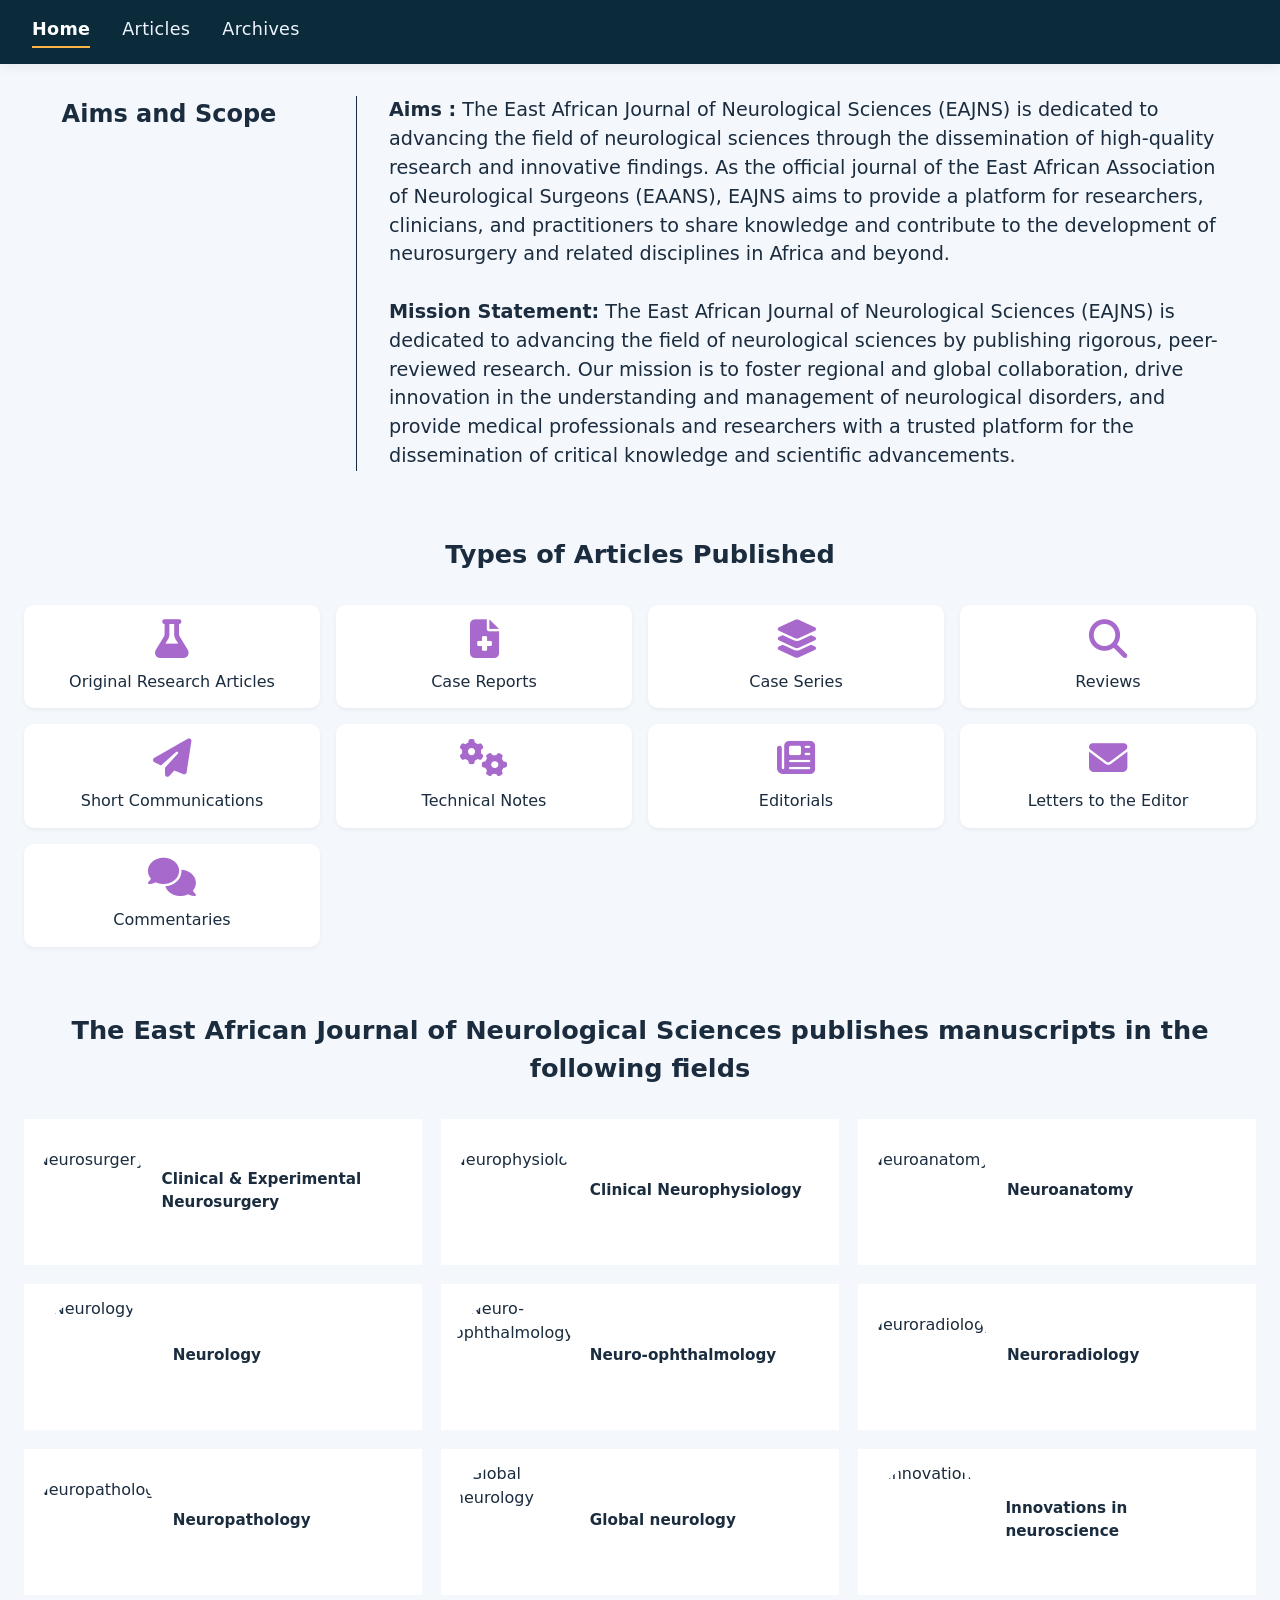
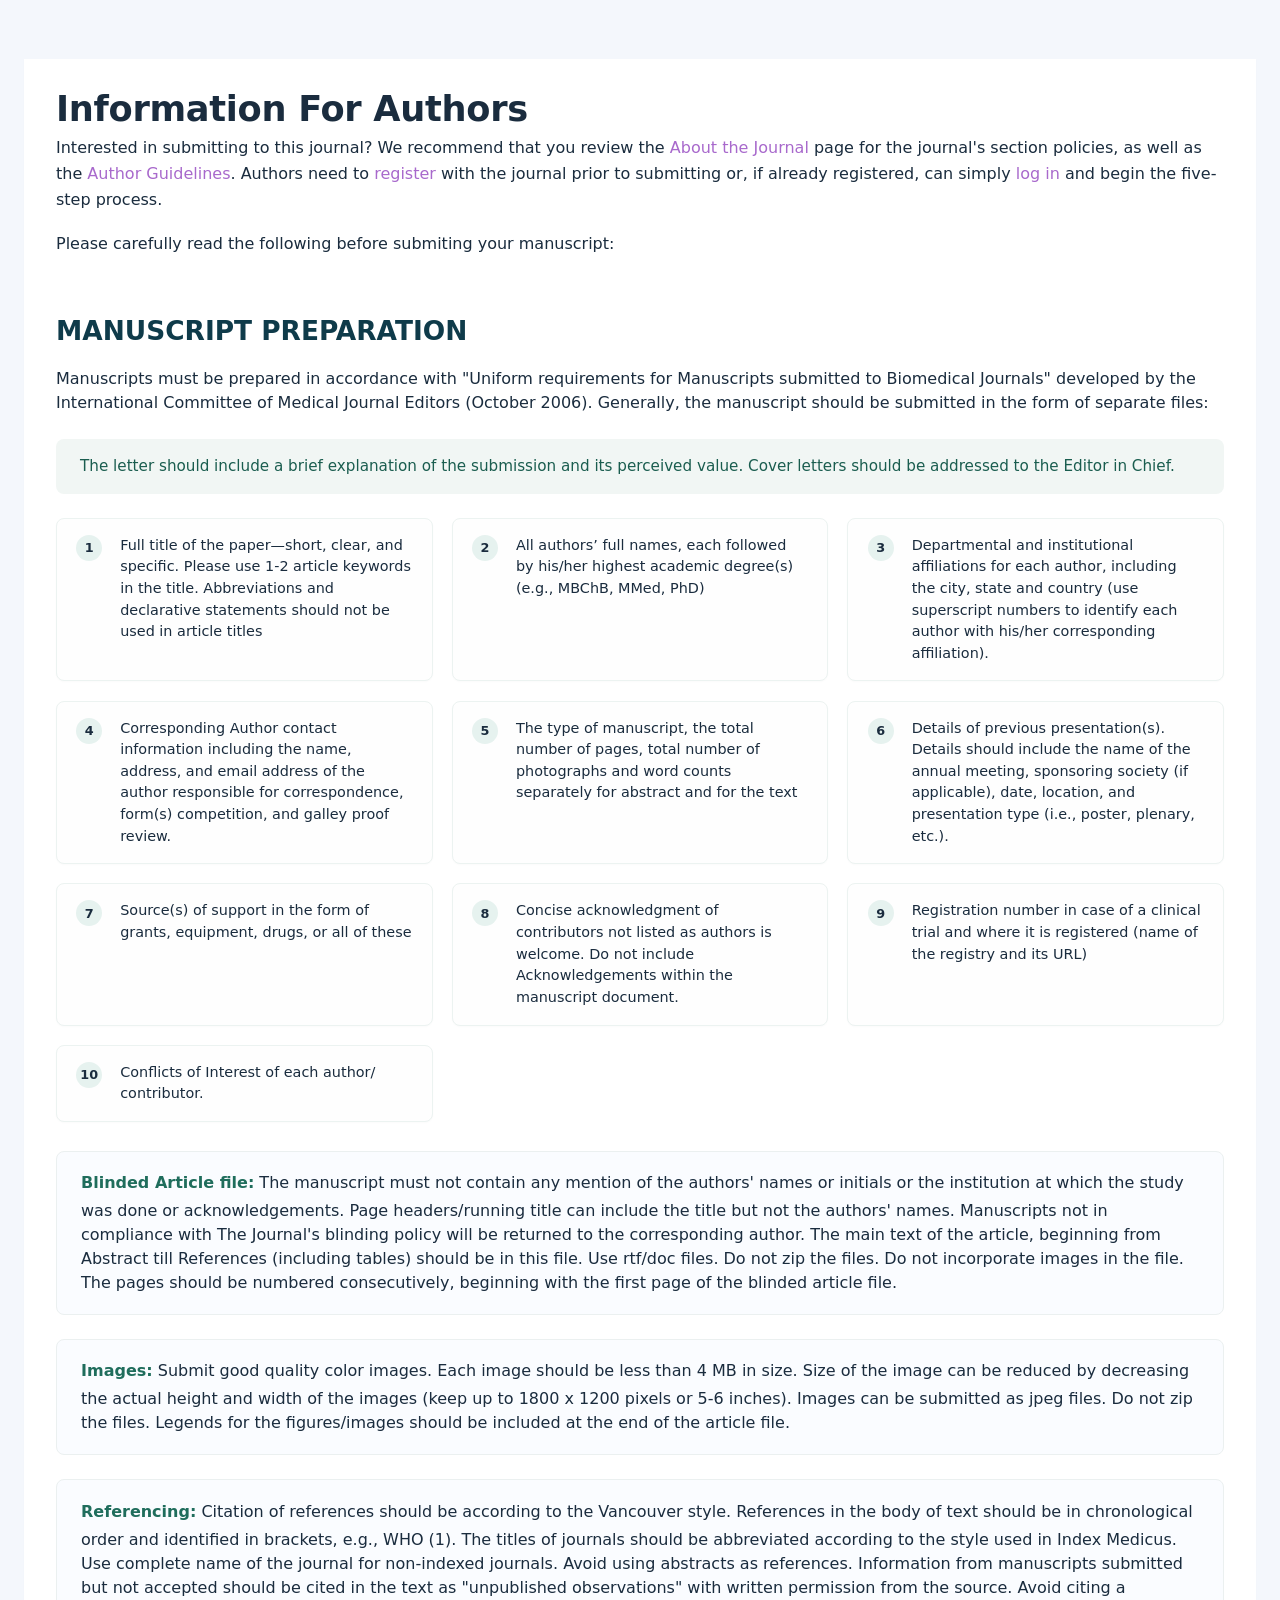
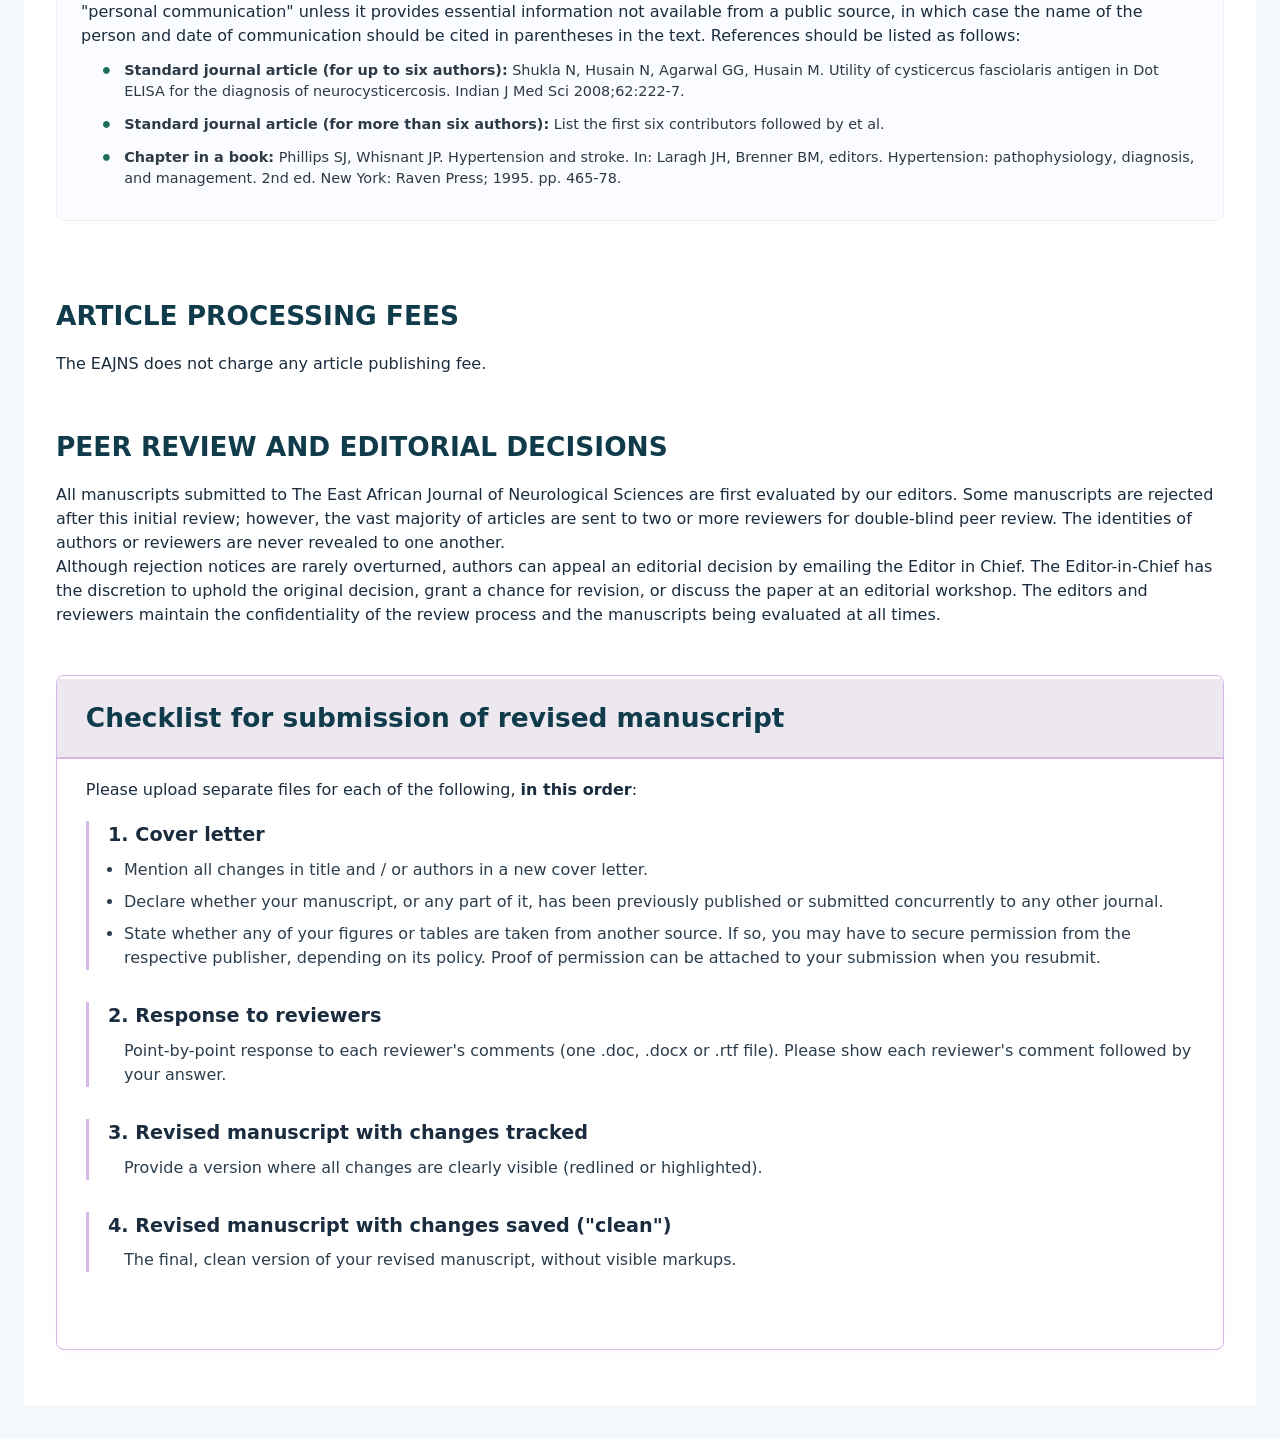
==== commit cdac3857: "feat: add information for author section" ====
--- a/index.html
+++ b/index.html
@@ -796,6 +796,211 @@
           align-items: flex-start;
         }
       }
+
+
+     /* Information For Authors */
+     .information {
+      max-width: 1280px;
+      margin: 2rem auto;
+      padding: 1.5rem 2rem;
+      background: white;
+      box-shadow: 0 2px 8px -12px rgba(0, 0, 0, 0.08), 0 1px 2px rgba(0, 0, 0, 0.02);
+    }
+
+     .information h1 {
+      font-size: 2.2rem;
+      font-weight: 700;
+      letter-spacing: -0.3px;
+    }
+
+    .information > p {
+      font-size: 1rem;
+      margin-bottom: 1.2rem;
+      line-height: 1.6;
+    }
+
+    .information a {
+      color: #a869cc;
+      text-decoration: none;
+      font-weight: 500;
+      transition: all 0.2s;
+    }
+
+    .information h3 {
+      font-size: 1.65rem;
+      font-weight: 600;
+      margin: 2rem 0 1rem 0;
+      color: #0f3b4a;
+    }
+
+     .manuscript, .processing, .information > div:not(.manuscript):not(.processing) {
+      background: white;
+      border-radius: 8px;
+      padding: 0.2rem 0 1rem 0;
+    }
+
+     .manuscript-section, .manuscrip-section {
+      margin-top: 1.5rem;
+      margin-bottom: 1.8rem;
+    }
+
+    .coverletter {
+      background: #f1f6f4;
+      padding: 1rem 1.5rem;
+      border-radius: 8px;
+      margin: 1rem 0 1.5rem 0;
+      font-weight: 500;
+      color: #1a5d4f;
+      font-size: 0.95rem;
+    }
+
+
+    .section-details {
+      display: grid;
+      grid-template-columns: repeat(auto-fill, minmax(300px, 1fr));
+      gap: 1.2rem;
+      margin: 1.2rem 0;
+    }
+
+    
+    .section-details p {
+      background: #fefefe;
+      border: 1px solid #ecf3f1;
+      border-radius: 8px;
+      padding: 1rem 1.2rem;
+      font-size: 0.9rem;
+      transition: all 0.2s ease;
+      box-shadow: 0 1px 2px rgba(0,0,0,0.02);
+      display: flex;
+      align-items: flex-start;
+      gap: 10px;
+    }
+
+    .section-details p:hover {
+      transform: translateY(-2px);
+      border-color: #cde3de;
+      box-shadow: 0 8px 18px rgba(0, 0, 0, 0.05);
+      background: #ffffff;
+    }
+
+    .section-details p b {
+      background: #e6f2ef;
+      width: 26px;
+      height: 26px;
+      display: inline-flex;
+      align-items: center;
+      justify-content: center;
+      border-radius: 40px;
+      font-size: 0.8rem;
+      margin-right: 8px;
+      flex-shrink: 0;
+    }
+
+      .articlefile, .images, .referencing {
+      background: #fafcff;
+      padding: 1.2rem 1.5rem;
+      border-radius: 8px;
+      margin: 1.5rem 0;
+      border: 1px solid #ebf0f0;
+    }
+
+    .articlefile b, .images b, .referencing b {
+      color: #1f6d5c;
+      font-weight: 700;
+      font-size: 1rem;
+      display: inline-block;
+      margin-bottom: 4px;
+    }
+
+     .referencing .listing {
+      margin-top: 0.8rem;
+      margin-left: 1.2rem;
+      list-style-type: none;
+    }
+
+    .referencing .listing li {
+      margin-bottom: 0.75rem;
+      padding-left: 1.5rem;
+      position: relative;
+      font-size: 0.9rem;
+      line-height: 1.45;
+      color: #2d3a46;
+    }
+
+    .referencing .listing li::before {
+      content: "•";
+      color: #1f6d5c;
+      font-weight: bold;
+      font-size: 1.2rem;
+      position: absolute;
+      left: 0;
+      top: -2px;
+    }
+
+    .checklist-card {
+      background: #d5b8e6;
+      border-radius: 24px;
+      margin: 2rem 0;
+      border: 1px solid #d5b8e6;
+      overflow: hidden;
+      box-shadow: 0 4px 12px rgba(0,0,0,0.02);
+    }
+    .checklist-header {
+      background: #ede8f0;
+      padding: 1.2rem 1.8rem;
+      border-bottom: 2px solid #d5b8e6;
+    }
+    .checklist-header h3 {
+      margin: 0;
+      border-bottom: none;
+      font-size: 1.65rem;
+      display: flex;
+      align-items: center;
+      gap: 10px;
+    }
+    .checklist-body {
+      padding: 1.2rem 1.8rem 1.8rem 1.8rem;
+    }
+    .checklist-item {
+      margin-bottom: 2rem;
+      border-left: 3px solid #d5b8e6;
+      padding-left: 1.2rem;
+    }
+    .checklist-item h4 {
+      font-size: 1.2rem;
+      font-weight: 700;
+      margin-bottom: 0.5rem;
+      display: flex;
+      align-items: center;
+      gap: 8px;
+    }
+    .checklist-item ul, .checklist-item p {
+      margin-left: 1rem;
+      color: #2c3e4e;
+    }
+    .checklist-item li {
+      margin-bottom: 0.5rem;
+    }
+    .small-note {
+      font-size: 0.85rem;
+      background: #fef7e0;
+      padding: 0.5rem 1rem;
+      border-radius: 12px;
+      margin-top: 0.6rem;
+      display: inline-block;
+    }
+
+    
+
+
+
+
+
+
+
+
+
+     
     </style>
   </head>
   <body>
@@ -943,6 +1148,114 @@
               </div>
             </div>
           </div>
+        </section>
+
+        <section class="information">
+          <h1>Information For Authors</h1>
+          <p>
+            Interested in submitting to this journal? We recommend that you
+            review the <a href="#">About the Journal</a> page for the journal's
+            section policies, as well as the <a href="#">Author Guidelines</a>.
+            Authors need to <a href="#">register</a> with the journal prior to
+            submitting or, if already registered, can simply
+            <a href="#">log in</a> and begin the five-step process.
+          </p>
+          <p>
+            Please carefully read the following before submiting your
+            manuscript:
+          </p>
+
+          <div class="manuscript">
+            <h3>MANUSCRIPT PREPARATION</h3>
+            <p>
+              Manuscripts must be prepared in accordance with "Uniform
+              requirements for Manuscripts submitted to Biomedical Journals"
+              developed by the International Committee of Medical Journal
+              Editors (October 2006). Generally, the manuscript should be
+              submitted in the form of separate files:
+            </p>
+
+            <div class="manuscrip-section">
+                <p class="coverletter">The letter should include a brief explanation of the submission and its perceived value. Cover letters should be addressed to the Editor in Chief.</p>
+                <div class="section-details">
+                  <p> <b>1</b> Full title of the paper—short, clear, and specific. Please use 1-2 article keywords in the title. Abbreviations and declarative statements should not be used in article titles </p>
+                  <p><b>2</b> All authors’ full names, each followed by his/her highest academic degree(s) (e.g., MBChB, MMed, PhD)</p>
+                  <p><b>3</b> Departmental and institutional affiliations for each author, including the city, state and country (use superscript numbers to identify each author with his/her corresponding affiliation).</p>
+                  <p><b>4</b> Corresponding Author contact information including the name, address, and email address of the author responsible for correspondence, form(s) competition, and galley proof review.</p>
+                  <p><b>5</b> The type of manuscript, the total number of pages, total number of photographs and word counts separately for abstract and for the text</p>
+                  <p><b>6</b> Details of previous presentation(s). Details should include the name of the annual meeting, sponsoring society (if applicable), date, location, and presentation type (i.e., poster, plenary, etc.).</p>
+                  <p><b>7</b> Source(s) of support in the form of grants, equipment, drugs, or all of these</p>
+                  <p><b>8</b> Concise acknowledgment of contributors not listed as authors is welcome. Do not include Acknowledgements within the manuscript document.</p>
+                  <p><b>9</b> Registration number in case of a clinical trial and where it is registered (name of the registry and its URL)</p>
+                  <p><b>10</b> Conflicts of Interest of each author/ contributor.</p>
+                </div>
+            </div>
+
+            <div class="articlefile">
+         <b>Blinded Article file:</b> The manuscript must not contain any mention of the authors' names or initials or the institution at which the study was done or acknowledgements. Page headers/running title can include the title but not the authors' names. Manuscripts not in compliance with The Journal's blinding policy will be returned to the corresponding author. The main text of the article, beginning from Abstract till References (including tables) should be in this file. Use rtf/doc files. Do not zip the files. Do not incorporate images in the file. The pages should be numbered consecutively, beginning with the first page of the blinded article file.
+      </div>
+
+           <div class="images">
+         <b>Images:</b> Submit good quality color images. Each image should be less than 4 MB in size. Size of the image can be reduced by decreasing the actual height and width of the images (keep up to 1800 x 1200 pixels or 5-6 inches). Images can be submitted as jpeg files. Do not zip the files. Legends for the figures/images should be included at the end of the article file.
+      </div>
+            <div class="referencing">
+         <b>Referencing:</b> Citation of references should be according to the Vancouver style. References in the body of text should be in chronological order and identified in brackets, e.g., WHO (1). The titles of journals should be abbreviated according to the style used in Index Medicus. Use complete name of the journal for non-indexed journals. Avoid using abstracts as references. Information from manuscripts submitted but not accepted should be cited in the text as "unpublished observations" with written permission from the source. Avoid citing a "personal communication" unless it provides essential information not available from a public source, in which case the name of the person and date of communication should be cited in parentheses in the text. References should be listed as follows:
+        <ul class="listing">
+          <li><strong>Standard journal article (for up to six authors):</strong> Shukla N, Husain N, Agarwal GG, Husain M. Utility of cysticercus fasciolaris antigen in Dot ELISA for the diagnosis of neurocysticercosis. Indian J Med Sci 2008;62:222-7.</li>
+          <li><strong>Standard journal article (for more than six authors):</strong> List the first six contributors followed by et al.</li>
+          <li><strong>Chapter in a book:</strong> Phillips SJ, Whisnant JP. Hypertension and stroke. In: Laragh JH, Brenner BM, editors. Hypertension: pathophysiology, diagnosis, and management. 2nd ed. New York: Raven Press; 1995. pp. 465-78.</li>
+        </ul>
+      </div>
+          </p>
+
+
+          </div>
+          <div class="processing">
+           <h3> ARTICLE PROCESSING FEES</h3>
+           <p>The EAJNS does not charge any article publishing fee.</p>
+
+          </div>
+
+          <div>
+            <h3>PEER REVIEW AND EDITORIAL DECISIONS</h3>
+<p>All manuscripts submitted to The East African Journal of Neurological Sciences are first evaluated by our editors. Some manuscripts are rejected after this initial review; however, the vast majority of articles are sent to two or more reviewers for double-blind peer review. The identities of authors or reviewers are never revealed to one another.</p>
+<p>Although rejection notices are rarely overturned, authors can appeal an editorial decision by emailing the Editor in Chief. The Editor-in-Chief has the discretion to uphold the original decision, grant a chance for revision, or discuss the paper at an editorial workshop. The editors and reviewers maintain the confidentiality of the review process and the manuscripts being evaluated at all times.</p>
+          </div>
+
+          <div class="checklist-card">
+      <div class="checklist-header">
+        <h3> Checklist for submission of revised manuscript</h3>
+      </div>
+      <div class="checklist-body">
+        <p style="margin-bottom: 1.2rem; font-weight: 500;">Please upload separate files for each of the following, <strong>in this order</strong>:</p>
+
+        <div class="checklist-item">
+          <h4> 1. Cover letter</h4>
+          <ul>
+            <li>Mention all changes in title and / or authors in a new cover letter.</li>
+            <li>Declare whether your manuscript, or any part of it, has been previously published or submitted concurrently to any other journal.</li>
+            <li>State whether any of your figures or tables are taken from another source. If so, you may have to secure permission from the respective publisher, depending on its policy. Proof of permission can be attached to your submission when you resubmit.</li>
+          </ul>
+        </div>
+
+        <div class="checklist-item">
+          <h4>2. Response to reviewers</h4>
+          <p>Point-by-point response to each reviewer's comments (one .doc, .docx or .rtf file). Please show each reviewer's comment followed by your answer.</p>
+        </div>
+
+        <div class="checklist-item">
+          <h4> 3. Revised manuscript with changes tracked</h4>
+          <p>Provide a version where all changes are clearly visible (redlined or highlighted).</p>
+        </div>
+
+        <div class="checklist-item">
+          <h4> 4. Revised manuscript with changes saved ("clean")</h4>
+          <p>The final, clean version of your revised manuscript, without visible markups.</p>
+        </div>
+
+      </div>
+    </div>
+
         </section>
       </section>
 
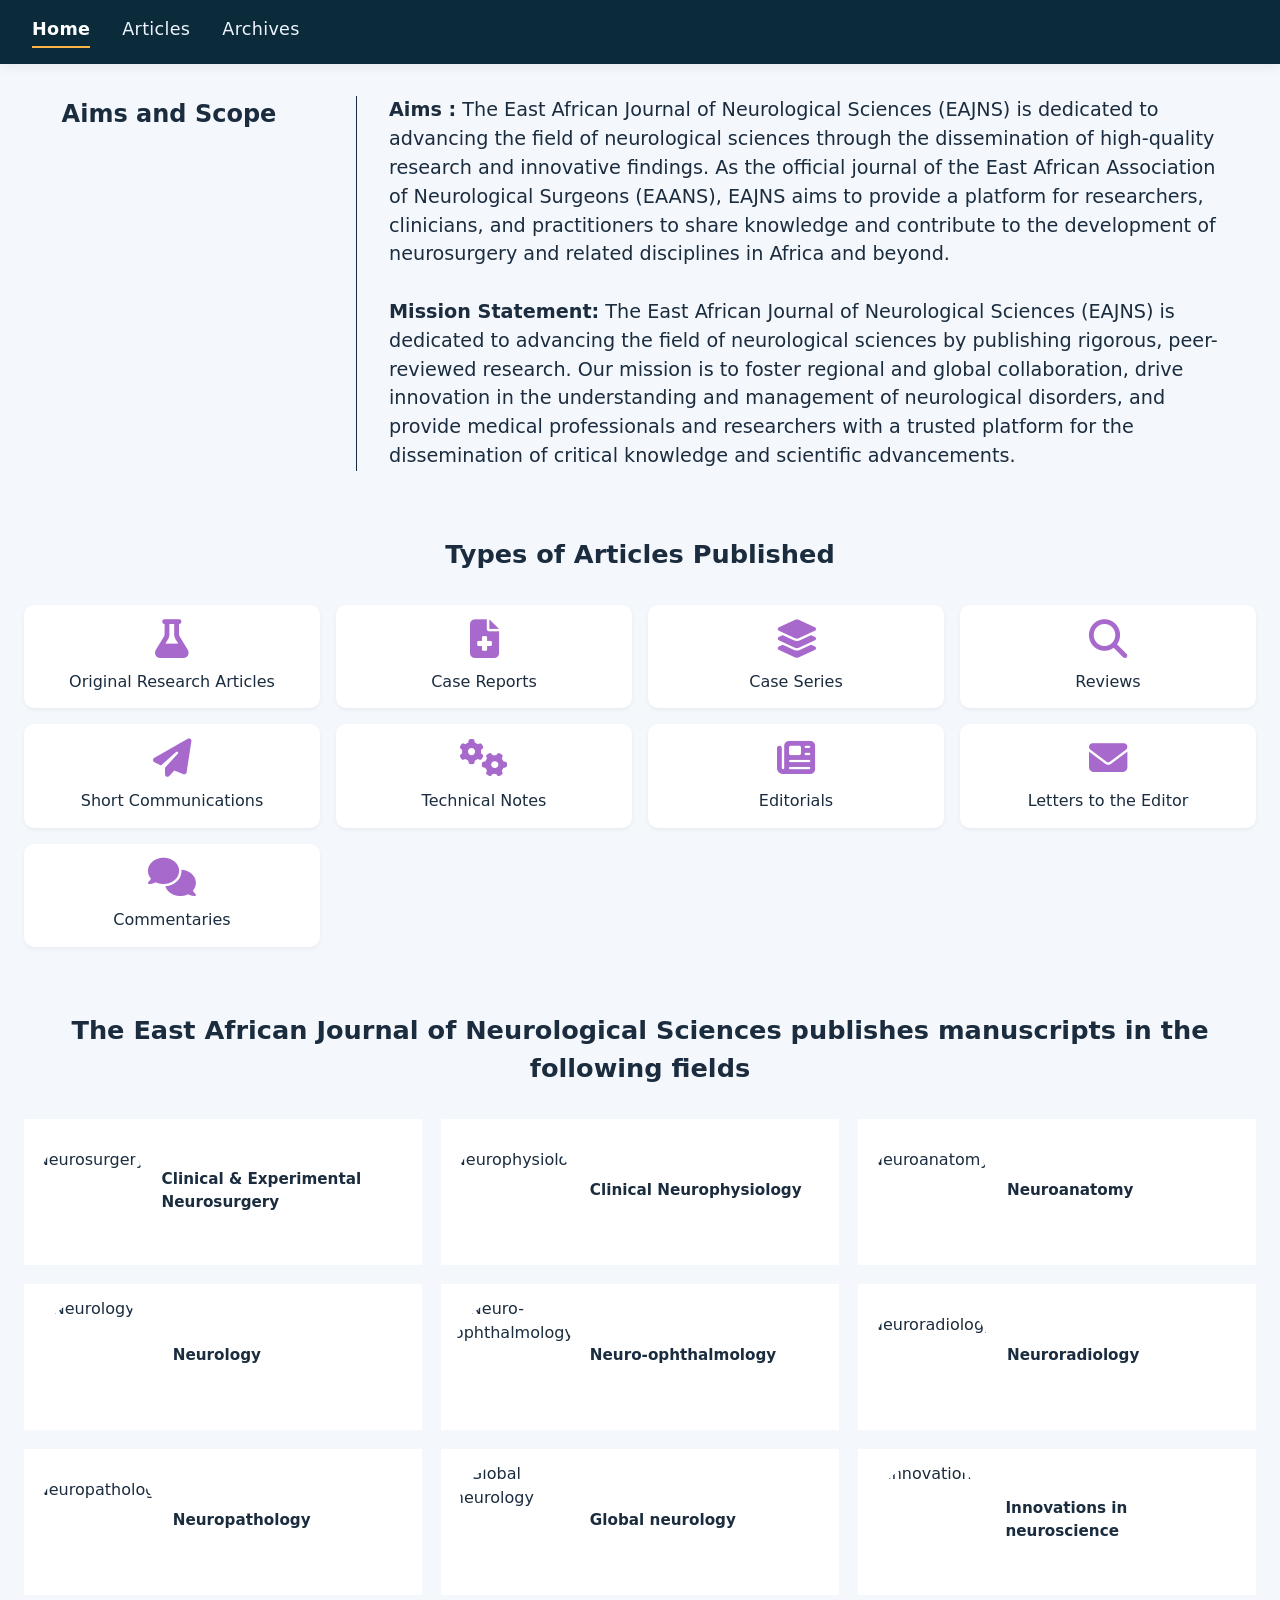
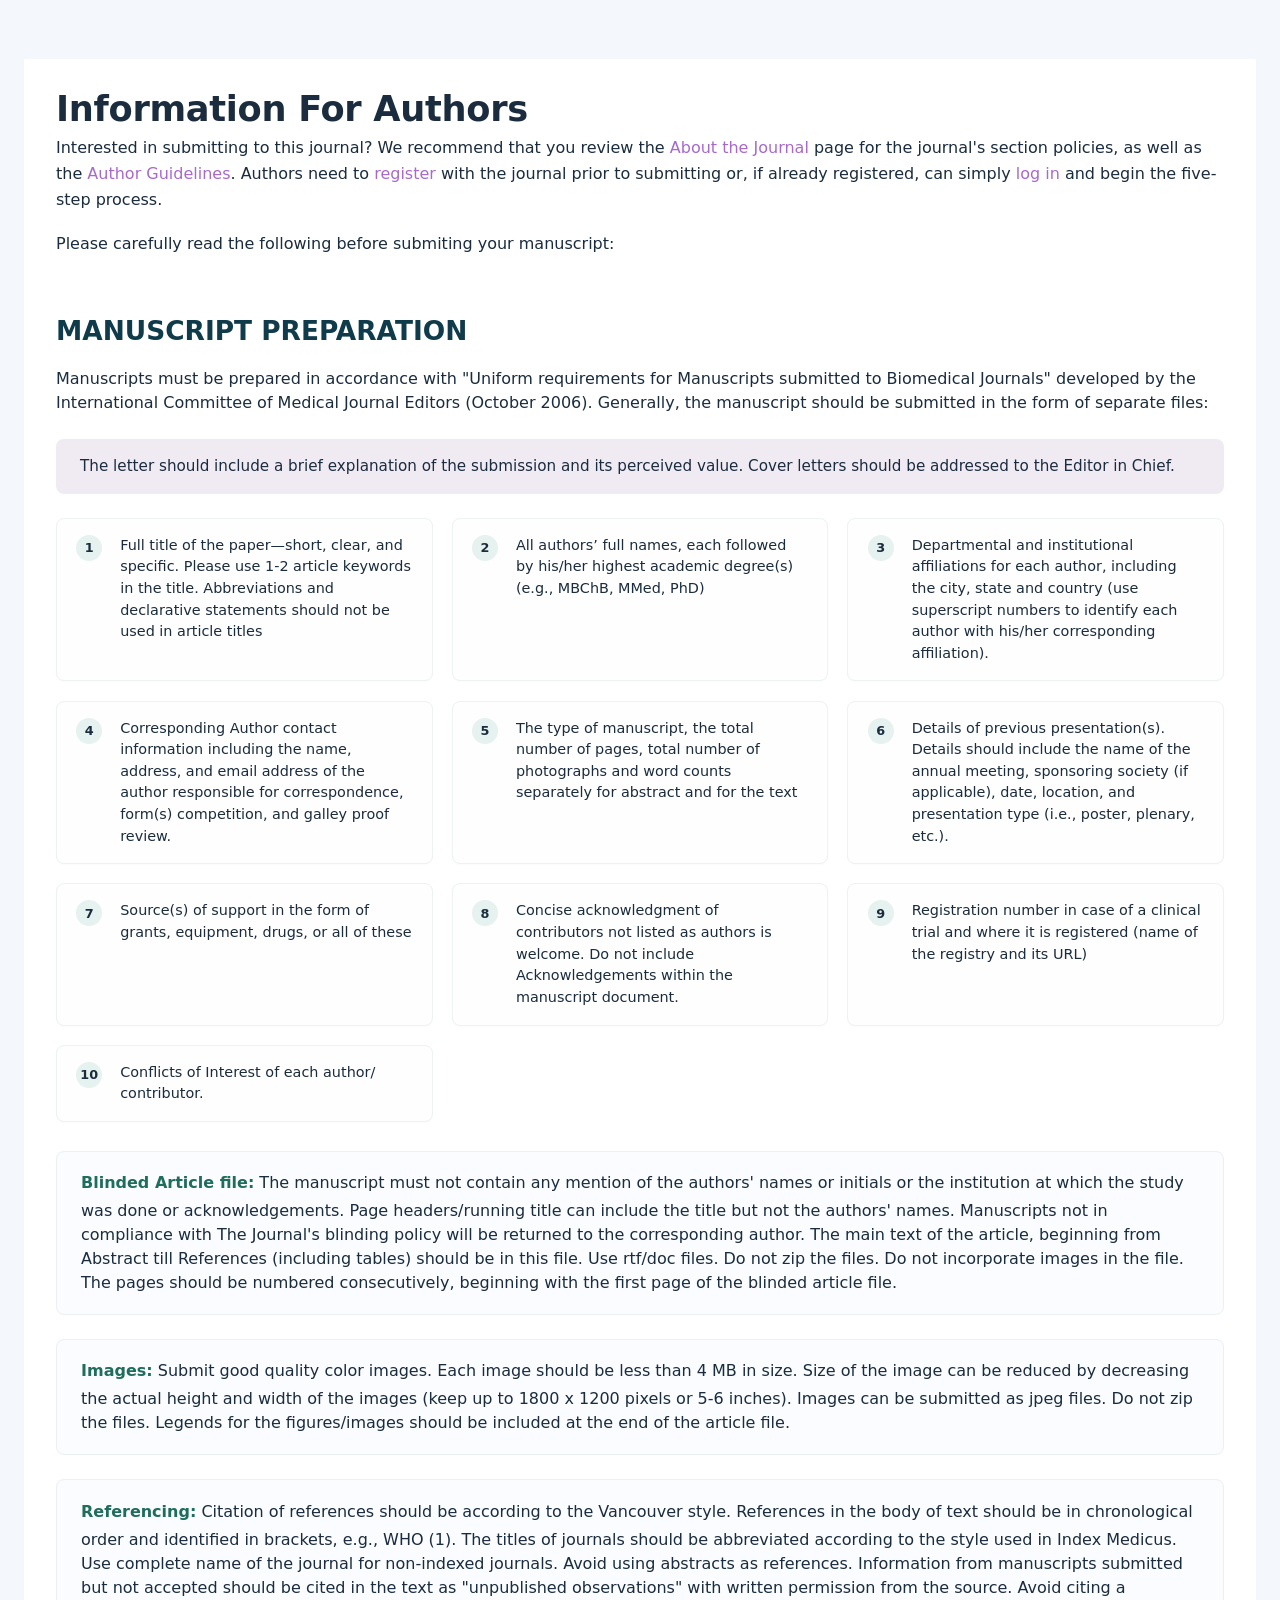
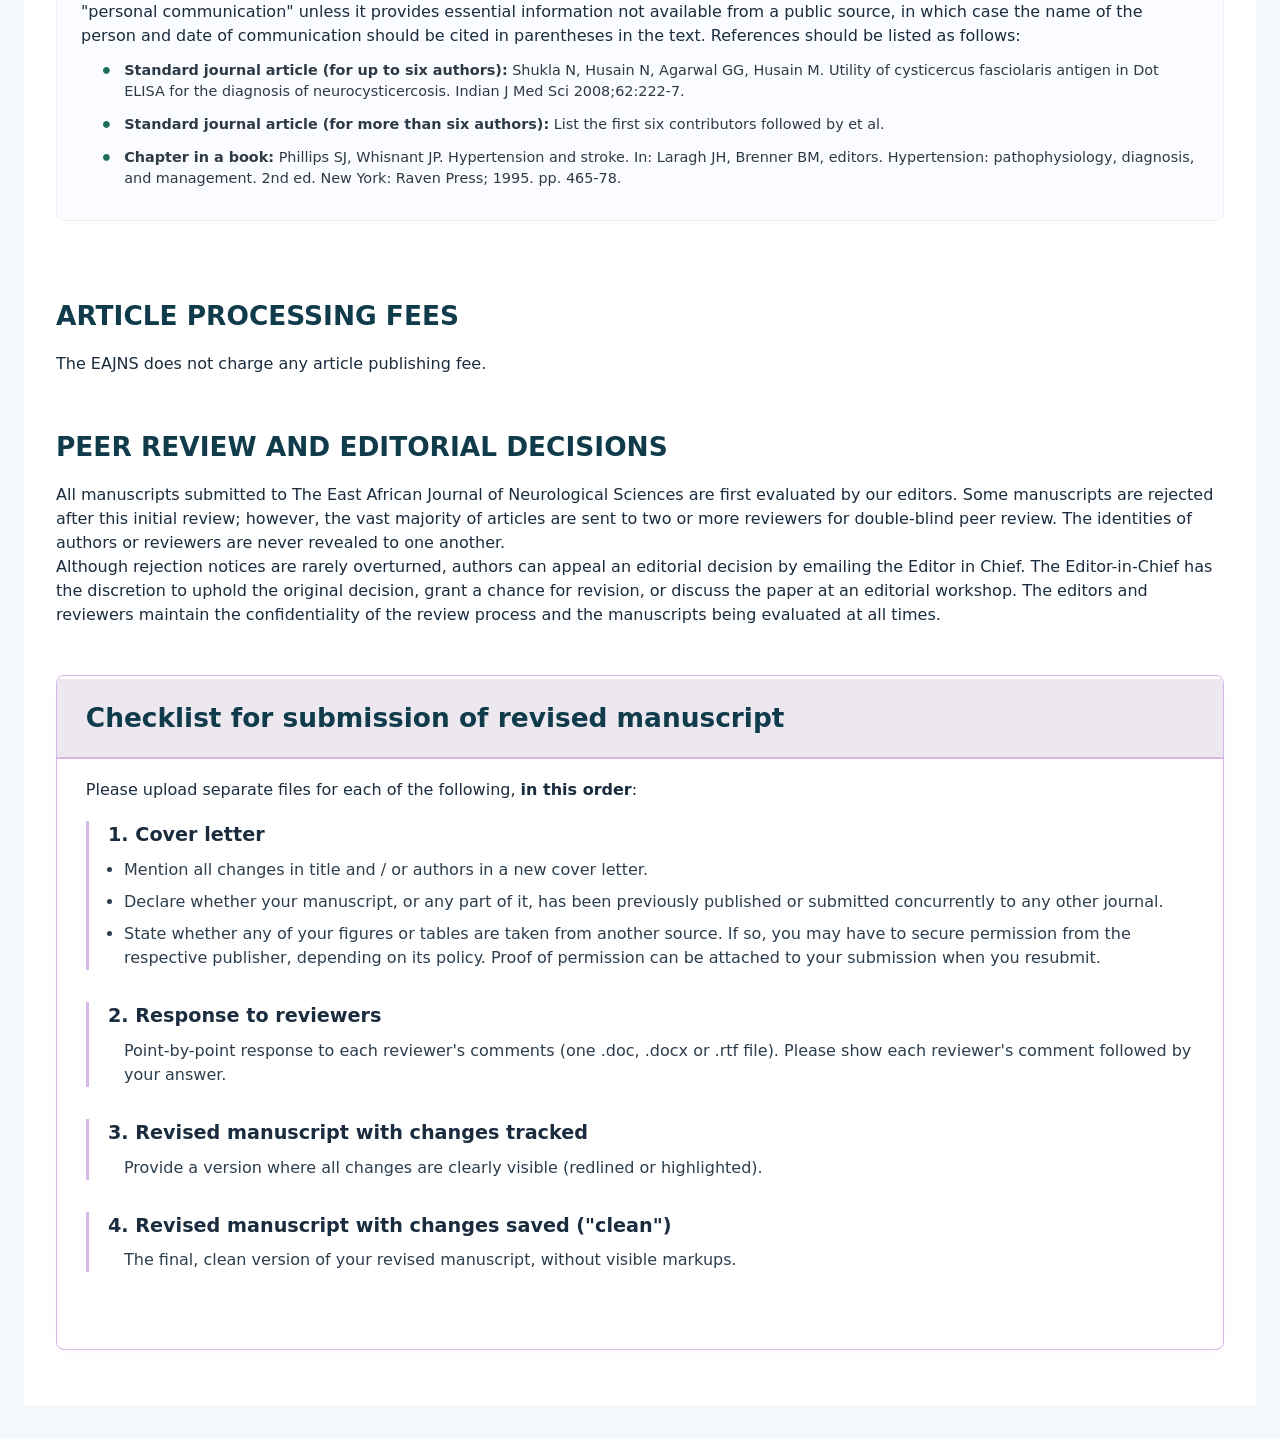
==== commit f5afd933: "feat: add information for author section" ====
--- a/index.html
+++ b/index.html
@@ -845,12 +845,11 @@
     }
 
     .coverletter {
-      background: #f1f6f4;
+      background: #f0eaf3;
       padding: 1rem 1.5rem;
       border-radius: 8px;
       margin: 1rem 0 1.5rem 0;
       font-weight: 500;
-      color: #1a5d4f;
       font-size: 0.95rem;
     }
 
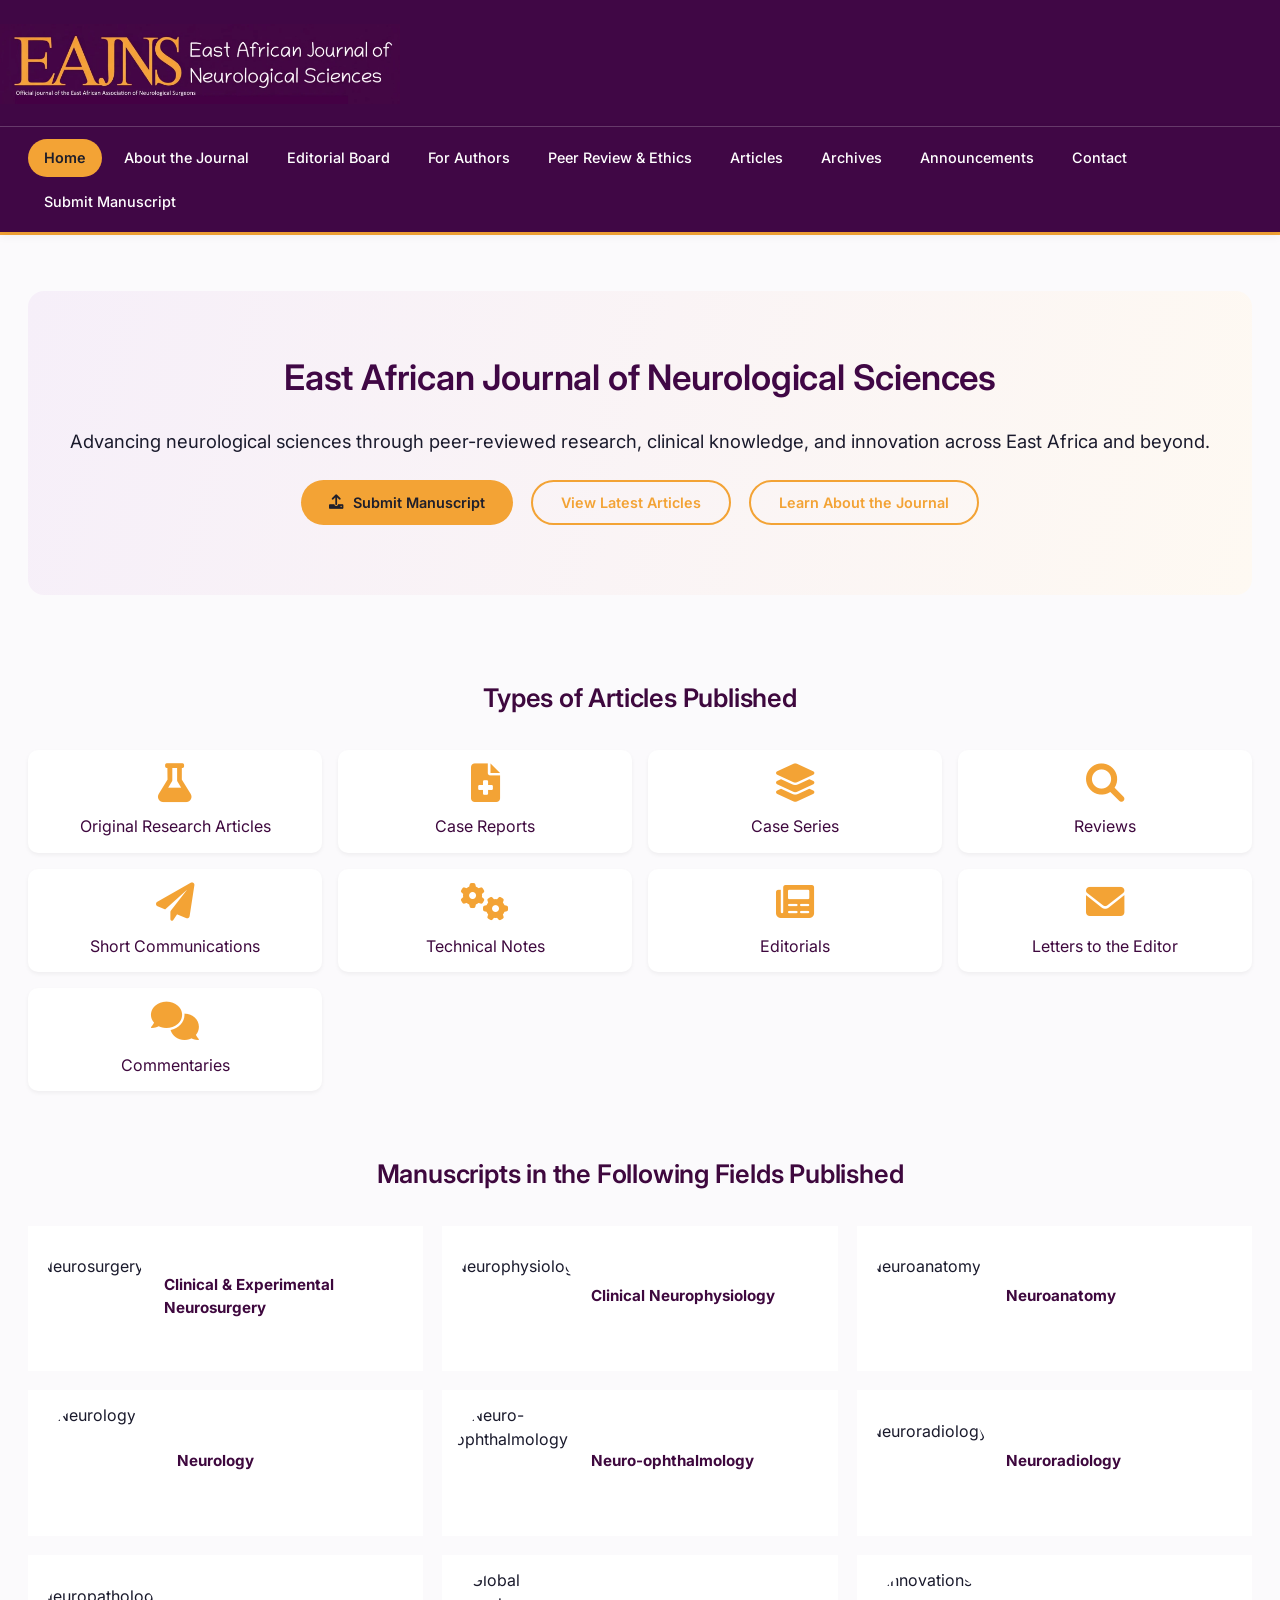
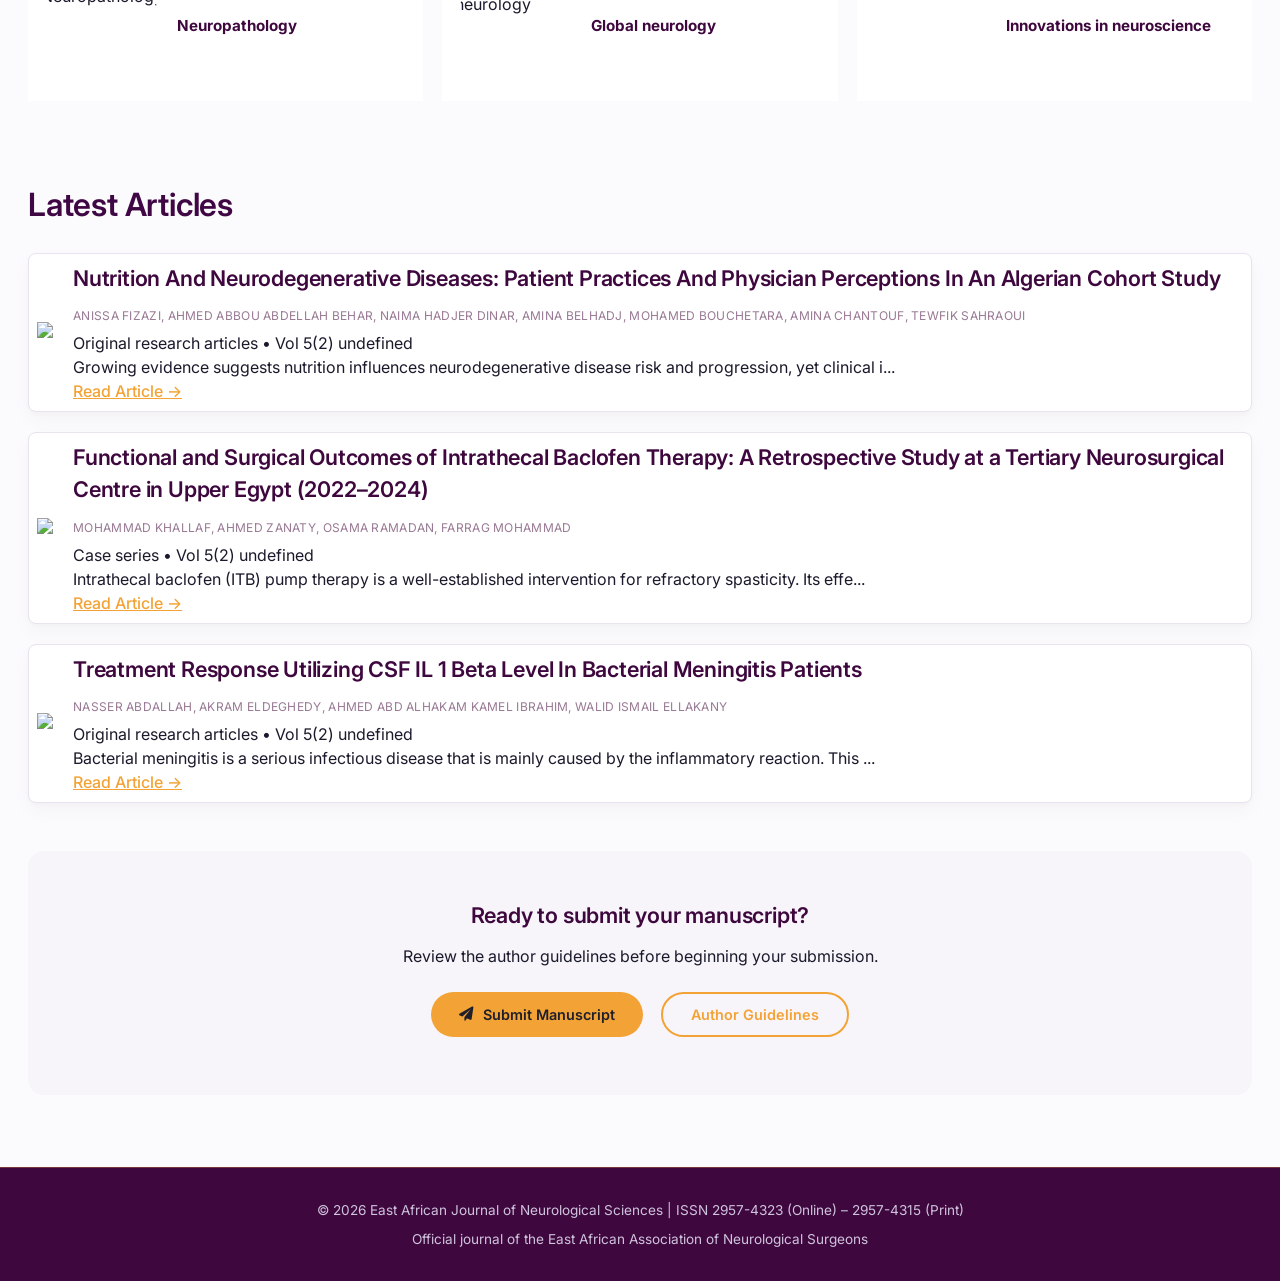
==== commit 790c44d9: "feat: adjust the ui" ====
--- a/index.html
+++ b/index.html
@@ -2,1396 +2,218 @@
 <html lang="en">
   <head>
     <meta charset="UTF-8" />
-    <meta
-      name="viewport"
-      content="width=device-width, initial-scale=1.0, viewport-fit=cover"
+    <meta name="viewport" content="width=device-width, initial-scale=1.0" />
+    <title>EAJNS | Home</title>
+    <link
+      href="https://fonts.googleapis.com/css2?family=Inter:opsz,wght@14..32,300;400;500;600;700&display=swap"
+      rel="stylesheet"
     />
-    <title>EAJNS | East African Journal of Neurological Sciences</title>
     <link
       rel="stylesheet"
-      href="https://cdnjs.cloudflare.com/ajax/libs/font-awesome/6.5.0/css/all.min.css"
+      href="https://cdnjs.cloudflare.com/ajax/libs/font-awesome/6.0.0-beta3/css/all.min.css"
     />
-    <style>
-      * {
-        margin: 0;
-        padding: 0;
-        box-sizing: border-box;
-      }
-
-      body {
-        font-family:
-          system-ui, "Segoe UI", "Roboto", "Helvetica Neue", sans-serif;
-        background: #f4f7fc;
-        color: #1a2c3e;
-        line-height: 1.5;
-      }
-
-      /* Navigation */
-      nav {
-        background: #0b2b3b;
-        padding: 1rem 2rem;
-        display: flex;
-        gap: 2rem;
-        flex-wrap: wrap;
-        box-shadow: 0 4px 10px rgba(0, 0, 0, 0.05);
-      }
-
-      nav a {
-        color: #eef4ff;
-        text-decoration: none;
-        font-weight: 500;
-        font-size: 1.1rem;
-        transition:
-          color 0.2s,
-          border-bottom 0.2s;
-        letter-spacing: 0.3px;
-        padding-bottom: 4px;
-        border-bottom: 2px solid transparent;
-        cursor: pointer;
-      }
-
-      nav a:hover {
-        color: #9bc9e5;
-        border-bottom-color: #9bc9e5;
-      }
-
-      nav a.active {
-        color: white;
-        border-bottom-color: #ffb347;
-        font-weight: 600;
-      }
-
-      /* Main container */
-      main {
-        max-width: 1400px;
-        margin: 2rem auto;
-        padding: 0 1.5rem;
-      }
-
-      /* Views (routing) */
-      .view-section {
-        display: none;
-        animation: fadeIn 0.25s ease;
-      }
-
-      .view-section.active {
-        display: block;
-      }
-
-      @keyframes fadeIn {
-        from {
-          opacity: 0;
-          transform: translateY(5px);
-        }
-        to {
-          opacity: 1;
-          transform: translateY(0);
-        }
-      }
-
-      /* ARTICLE VIEW LAYOUT */
-      .article-layout {
-        display: grid;
-        grid-template-columns: 280px 1fr;
-        gap: 2rem;
-        background: transparent;
-      }
-
-      /* LEFT FILTERS PANEL */
-      .filters-panel {
-        background: white;
-        border-radius: 8px;
-        box-shadow: 0 8px 20px rgba(0, 0, 0, 0.05);
-        padding: 1.5rem 1.2rem;
-        height: fit-content;
-        position: sticky;
-        top: 1.5rem;
-        border: 1px solid #e2edf2;
-      }
-
-      .filter-group {
-        margin-bottom: 2rem;
-      }
-
-      .filter-group label {
-        font-weight: 700;
-        display: block;
-        margin-bottom: 0.6rem;
-        font-size: 0.9rem;
-        text-transform: uppercase;
-        letter-spacing: 0.5px;
-        color: #1f5e7a;
-      }
-
-      select {
-        width: 100%;
-        padding: 0.7rem 0.9rem;
-        font-size: 0.9rem;
-        border-radius: 8px;
-        border: 1px solid #cbdde6;
-        background-color: #ffffff;
-        font-family: inherit;
-        cursor: pointer;
-        transition: all 0.2s;
-        color: #0f2f3f;
-      }
-
-      select:focus {
-        outline: none;
-        border-color: #2c7da0;
-        box-shadow: 0 0 0 3px rgba(44, 125, 160, 0.2);
-      }
-
-      .reset-btn {
-        background: #eef2f5;
-        border: none;
-        width: 100%;
-        padding: 0.6rem;
-        border-radius: 40px;
-        font-weight: 600;
-        font-size: 0.85rem;
-        color: #1f5e7a;
-        cursor: pointer;
-        transition: 0.2s;
-        margin-top: 0.8rem;
-        font-family: inherit;
-      }
-
-      .reset-btn:hover {
-        background: #dce6ec;
-        color: #0a3b4b;
-      }
-
-      /* RIGHT SECTION: articles gallery */
-      .right-articles {
-        background: transparent;
-      }
-
-      .articles-header {
-        display: flex;
-        justify-content: space-between;
-        align-items: baseline;
-        flex-wrap: wrap;
-        margin-bottom: 1.5rem;
-        padding-bottom: 0.5rem;
-        border-bottom: 2px solid #cfe3ec;
-      }
-
-      .articles-header h2 {
-        font-size: 1.6rem;
-        font-weight: 600;
-        color: #0e4b64;
-        letter-spacing: -0.2px;
-      }
-
-      .result-count {
-        background: #b47bad;
-        color: #fff;
-        padding: 0.25rem 0.9rem;
-        border-radius: 40px;
-        font-size: 0.85rem;
-        font-weight: 500;
-      }
-
-      .articles-grid {
-        display: flex;
-        flex-direction: column;
-        gap: 1.6rem;
-      }
-
-      /* Article card */
-      .article-card {
-        background: white;
-        border-radius: 8px;
-        box-shadow: 0 2px 8px rgba(0, 0, 0, 0.05);
-        transition:
-          transform 0.1s ease,
-          box-shadow 0.2s;
-        display: flex;
-        gap: 2rem;
-        align-items: center;
-        position: relative;
-        margin-top: 3.5rem;
-        padding: 30px 0;
-      }
-      .article-card .article-img {
-        width: 210px;
-        height: 300px;
-        top: -30px;
-        position: absolute;
-        left: 10px;
-        border-radius: 4px;
-        overflow: hidden;
-      }
-
-      .article-card .article-img img {
-        object-fit: cover;
-        width: 100%;
-        height: 100%;
-        display: block;
-      }
-
-      .article-content {
-        margin-left: 240px;
-        width: 100%;
-      }
-
-      .article-card:hover {
-        box-shadow: 0 14px 26px rgba(0, 0, 0, 0.08);
-      }
-
-      .article-title {
-        font-size: 1.4rem;
-        font-weight: 700;
-        line-height: 1.3;
-        margin-bottom: 0.75rem;
-      }
-
-      .article-authors {
-        font-size: 0.95rem;
-        margin-bottom: 0.75rem;
-        font-weight: 500;
-        display: flex;
-        flex-wrap: wrap;
-        gap: 0.25rem;
-      }
-
-      .meta-badges {
-        display: flex;
-        flex-wrap: wrap;
-        gap: 0.8rem;
-        margin: 0.8rem 0 1rem 0;
-      }
-
-      .badge {
-        font-size: 0.7rem;
-        font-weight: 600;
-        padding: 0.25rem 0.8rem;
-        border-radius: 40px;
-        background: #b47bad;
-        color: #fff;
-        display: inline-flex;
-        align-items: center;
-        gap: 0.3rem;
-        letter-spacing: 0.3px;
-      }
-
-      .badge-scope {
-        background: #b47bad;
-        color: #fff;
-      }
-
-      .pages-pdf-row {
-        display: flex;
-        justify-content: space-between;
-        align-items: center;
-        flex-wrap: wrap;
-        border-top: 1px dashed #b47bad;
-        padding-top: 1rem;
-      }
-
-      .pagination-info {
-        font-weight: 600;
-        background: #b47bad;
-        padding: 0.3rem 1rem;
-        border-radius: 40px;
-        font-size: 0.85rem;
-        color: #fff;
-      }
-
-      .pdf-link {
-        background: #b47bad;
-        padding: 0.45rem 1.2rem;
-        border-radius: 30px;
-        text-decoration: none;
-        font-weight: 600;
-        font-size: 0.85rem;
-        color: #fff;
-        transition: all 0.2s;
-        display: inline-flex;
-        align-items: center;
-        gap: 6px;
-        margin-right: 20px;
-      }
-
-      .pdf-link:hover {
-        background: #2c7da0;
-        color: white;
-        box-shadow: 0 2px 8px rgba(44, 125, 160, 0.3);
-      }
-
-      .empty-state {
-        background: white;
-        border-radius: 28px;
-        padding: 3rem 2rem;
-        text-align: center;
-        color: #5f8ea8;
-        font-size: 1.1rem;
-        border: 1px dashed #bdd8e6;
-      }
-
-      @media (max-width: 1024px) {
-        .article-card {
-          padding: 25px 0;
-        }
-        .article-card .article-img {
-          width: 180px;
-          height: 260px;
-          left: 10px;
-        }
-        .article-content {
-          margin-left: 210px;
-        }
-        .pages-pdf-row {
-          display: flex;
-          flex-direction: row;
-        }
-      }
-
-      @media (max-width: 768px) {
-        .article-layout {
-          display: flex;
-          flex-direction: column;
-        }
-        .article-card {
-          flex-direction: column;
-          align-items: flex-start;
-          padding: 1.5rem;
-          margin-top: 2rem;
-        }
-        .article-card .article-img {
-          position: relative;
-          top: 0;
-          left: 0;
-          width: 100%;
-          height: 220px;
-          border-radius: 8px;
-        }
-        .article-content {
-          margin-left: 0;
-          margin-top: 1rem;
-        }
-        .pages-pdf-row {
-          flex-direction: column;
-          align-items: flex-start;
-        }
-        .pdf-link {
-          margin-right: 0;
-        }
-      }
-
-      @media (max-width: 480px) {
-        .article-title {
-          font-size: 1.1rem;
-        }
-        .filters-panel {
-          position: static;
-        }
-        .article-authors {
-          font-size: 0.85rem;
-        }
-        .badge {
-          font-size: 0.6rem;
-          padding: 0.2rem 0.6rem;
-        }
-        .article-card {
-          padding: 1.2rem;
-        }
-        .pages-pdf-row {
-          display: flex;
-          flex-direction: row;
-        }
-      }
-
-      /* HOME view custom styles */
-      .hero-card {
-        background: white;
-        border-radius: 32px;
-        padding: 2rem 2rem 2rem 2rem;
-        box-shadow: 0 10px 25px rgba(0, 0, 0, 0.05);
-        margin-bottom: 2rem;
-      }
-
-      .aim {
-        display: flex;
-        flex-direction: row;
-        gap: 3rem;
-        justify-content: center;
-        margin-bottom: 2rem;
-      }
-      .aim-title {
-        width: 20%;
-      }
-      .aim .aim-content {
-        width: 70%;
-        font-size: 1.2rem;
-        border-left: 1px solid;
-        padding-left: 2rem;
-      }
-
-      .article-section {
-        padding: 2rem 0;
-      }
-      .article-section h1 {
-        font-size: 1.6rem;
-        text-align: center;
-        padding-bottom: 2rem;
-      }
-      .article-types {
-        display: grid;
-        grid-template-columns: repeat(4, 1fr);
-        gap: 1rem;
-      }
-      .type-item {
-        display: flex;
-        flex-direction: column;
-        align-items: center;
-        gap: 0.75rem;
-        padding: 0.9rem 1rem;
-        background: #fff;
-        border-radius: 10px;
-        box-shadow: 0 2px 4px rgba(0, 0, 0, 0.05);
-        transition: 0.2s ease;
-      }
-      .type-item:hover {
-        transform: translateY(-3px);
-      }
-      .type-item i {
-        font-size: 2.4rem;
-        color: #a869cc;
-        min-width: 20px;
-      }
-      .type-item span {
-        font-size: 1rem;
-      }
-
-      .neuro-section {
-        padding: 2rem 0;
-      }
-      .neuro-section h1 {
-        font-size: 1.6rem;
-        text-align: center;
-        padding-bottom: 2rem;
-      }
-      .neuro-grid {
-        display: grid;
-        grid-template-columns: repeat(3, 1fr);
-        gap: 1.2rem;
-      }
-      .neuro-item {
-        display: flex;
-        align-items: center;
-        gap: 1rem;
-        background: #fff;
-        padding: 0.8rem;
-        transition: 0.2s ease;
-      }
-      .neuro-item:hover {
-        transform: translateY(-4px);
-      }
-      .neuro-item img {
-        width: 120px;
-        height: 120px;
-        object-fit: cover;
-        border-radius: 50%;
-      }
-      .neuro-content h4 {
-        font-size: 0.95rem;
-        margin-bottom: 0.2rem;
-      }
-      .neuro-content p {
-        font-size: 0.8rem;
-        color: #555;
-      }
-      @media (max-width: 900px) {
-        .neuro-grid {
-          grid-template-columns: repeat(2, 1fr);
-        }
-      }
-      @media (max-width: 600px) {
-        .neuro-grid {
-          grid-template-columns: 1fr;
-        }
-      }
-
-      /* ARCHIVE view */
-      .hero {
-        background: #fef7e8;
-        padding: 2.5rem 4rem 3.5rem;
-        display: flex;
-        align-items: center;
-        justify-content: space-between;
-        gap: 2rem;
-        min-height: 280px;
-        overflow: hidden;
-        position: relative;
-        border-radius: 32px 32px 0 0;
-      }
-      .hero-left {
-        width: 100%;
-        max-width: 500px;
-        padding: 0 15px;
-        box-sizing: border-box;
-      }
-      .hero-images {
-        flex: 1;
-        display: flex;
-        align-items: center;
-        justify-content: center;
-        height: 260px;
-        position: relative;
-      }
-      .img-card {
-        width: 112px;
-        height: 168px;
-        border-radius: 8px;
-        overflow: hidden;
-        position: absolute;
-        box-shadow: 0 12px 24px rgba(0, 0, 0, 0.18);
-        transition: transform 0.3s ease;
-        background: white;
-      }
-      .img-card img {
-        width: 100%;
-        height: 100%;
-        object-fit: cover;
-        display: block;
-      }
-      .img-card--1 {
-        transform: rotate(-12deg) translateX(-170px) translateY(6px);
-        z-index: 1;
-      }
-      .img-card--2 {
-        transform: rotate(-6deg) translateX(-100px) translateY(3px);
-        z-index: 2;
-      }
-      .img-card--3 {
-        transform: rotate(0deg) translateX(0px) translateY(0px);
-        z-index: 3;
-      }
-      .img-card--4 {
-        transform: rotate(6deg) translateX(100px) translateY(3px);
-        z-index: 4;
-      }
-      .img-card--5 {
-        transform: rotate(12deg) translateX(170px) translateY(6px);
-        z-index: 5;
-      }
-      .hero:hover .img-card--1 {
-        transform: rotate(-14deg) translateX(-180px) translateY(2px);
-      }
-      .hero:hover .img-card--2 {
-        transform: rotate(-7deg) translateX(-105px) translateY(1px);
-      }
-      .hero:hover .img-card--3 {
-        transform: rotate(0deg) translateX(0px) translateY(-2px);
-      }
-      .hero:hover .img-card--4 {
-        transform: rotate(7deg) translateX(105px) translateY(1px);
-      }
-      .hero:hover .img-card--5 {
-        transform: rotate(14deg) translateX(180px) translateY(2px);
-      }
-      .page-divider {
-        height: 1px;
-        background: #a869cc;
-        margin: 0 4rem;
-      }
-      .breadcrumb {
-        padding: 1.1rem 4rem 0;
-        display: flex;
-        align-items: center;
-        gap: 6px;
-        font-size: 13px;
-        background: #a869cc;
-      }
-      .breadcrumb__link {
-        color: #fff;
-        text-decoration: none;
-        transition: color 0.2s;
-      }
-      .breadcrumb__link:hover {
-        color: #e85d24;
-      }
-      .breadcrumb__sep,
-      .breadcrumb__current {
-        color: #fff;
-      }
-      .archive {
-        padding: 2rem 4rem 5rem;
-      }
-      .archive__header {
-        display: flex;
-        align-items: center;
-        justify-content: space-between;
-        margin-bottom: 2.4rem;
-        flex-wrap: wrap;
-        gap: 1rem;
-      }
-      .archive__title {
-        font-size: 11px;
-        font-weight: 500;
-        letter-spacing: 0.18em;
-        text-transform: uppercase;
-        color: #8ba3b0;
-      }
-      .filter-wrap {
-        display: flex;
-        align-items: center;
-        gap: 10px;
-      }
-      .filter-label {
-        font-size: 12px;
-        font-weight: 400;
-        color: #8ba3b0;
-        letter-spacing: 0.04em;
-        white-space: nowrap;
-      }
-      .vol-filter {
-        appearance: none;
-        background-color: #ffffff;
-        background-image: url("data:image/svg+xml,%3Csvg xmlns='http://www.w3.org/2000/svg' width='10' height='6' viewBox='0 0 10 6'%3E%3Cpath d='M0 0l5 6 5-6z' fill='%23666'/%3E%3C/svg%3E");
-        background-repeat: no-repeat;
-        background-position: right 11px center;
-        border: 1px solid #cbdde6;
-        border-radius: 14px;
-        padding: 7px 34px 7px 13px;
-        font-family: inherit;
-        font-size: 13px;
-        color: #1a2c3e;
-        cursor: pointer;
-        min-width: 148px;
-        transition: border-color 0.2s;
-      }
-      .vol-filter:focus {
-        outline: none;
-        border-color: #e85d24;
-      }
-      .pdf-grid {
-        display: grid;
-        grid-template-columns: repeat(auto-fill, minmax(210px, 1fr));
-        gap: 22px;
-      }
-      .pdf-card {
-        background: white;
-        border-radius: 5px;
-        overflow: hidden;
-        border: 1px solid #e2edf2;
-        cursor: pointer;
-        transition:
-          transform 0.25s ease,
-          box-shadow 0.25s ease;
-        animation: fadeUp 0.4s ease both;
-      }
-      .pdf-card:hover {
-        transform: translateY(-5px);
-        box-shadow: 0 14px 26px rgba(0, 0, 0, 0.08);
-      }
-      @keyframes fadeUp {
-        from {
-          opacity: 0;
-          transform: translateY(12px);
-        }
-        to {
-          opacity: 1;
-          transform: translateY(0);
-        }
-      }
-      .pdf-thumb {
-        height: 320px;
-        position: relative;
-        overflow: hidden;
-      }
-      .pdf-thumb img {
-        width: 100%;
-        height: 100%;
-        object-fit: cover;
-        display: block;
-      }
-      .pdf-info {
-        padding: 0.9rem 0.8rem 1rem;
-      }
-      .pdf-name {
-        font-size: 13px;
-        font-weight: 500;
-        color: #1a2c3e;
-        line-height: 1.35;
-        margin-bottom: 4px;
-      }
-      .pdf-meta {
-        font-size: 11px;
-        color: #8ba3b0;
-      }
-      @media (max-width: 900px) {
-        .hero {
-          padding: 2rem 2rem 3rem;
-        }
-        .page-divider {
-          margin: 0 2rem;
-        }
-        .breadcrumb {
-          padding: 1rem 2rem 0;
-        }
-        .archive {
-          padding: 2rem 2rem 4rem;
-        }
-        .img-card {
-          width: 85px;
-          height: 128px;
-        }
-        .img-card--1 {
-          transform: rotate(-12deg) translateX(-120px);
-        }
-        .img-card--2 {
-          transform: rotate(-6deg) translateX(-70px);
-        }
-        .img-card--3 {
-          transform: rotate(0deg) translateX(0px);
-        }
-        .img-card--4 {
-          transform: rotate(6deg) translateX(70px);
-        }
-        .img-card--5 {
-          transform: rotate(12deg) translateX(120px);
-        }
-        .hero:hover .img-card--1 {
-          transform: rotate(-14deg) translateX(-128px);
-        }
-        .hero:hover .img-card--5 {
-          transform: rotate(14deg) translateX(128px);
-        }
-      }
-      @media (max-width: 640px) {
-        .hero {
-          flex-direction: column;
-          min-height: auto;
-          padding-bottom: 3rem;
-          padding-top: 3rem;
-        }
-        .hero-images {
-          width: 100%;
-          height: 200px;
-        }
-        .img-card {
-          width: 70px;
-          height: 105px;
-        }
-        .img-card--1 {
-          transform: rotate(-12deg) translateX(-95px);
-        }
-        .img-card--2 {
-          transform: rotate(-6deg) translateX(-55px);
-        }
-        .img-card--3 {
-          transform: rotate(0deg) translateX(0px);
-        }
-        .img-card--4 {
-          transform: rotate(6deg) translateX(55px);
-        }
-        .img-card--5 {
-          transform: rotate(12deg) translateX(95px);
-        }
-        .archive__header {
-          flex-direction: column;
-          align-items: flex-start;
-        }
-      }
-
-
-     /* Information For Authors */
-     .information {
-      max-width: 1280px;
-      margin: 2rem auto;
-      padding: 1.5rem 2rem;
-      background: white;
-      box-shadow: 0 2px 8px -12px rgba(0, 0, 0, 0.08), 0 1px 2px rgba(0, 0, 0, 0.02);
-    }
-
-     .information h1 {
-      font-size: 2.2rem;
-      font-weight: 700;
-      letter-spacing: -0.3px;
-    }
-
-    .information > p {
-      font-size: 1rem;
-      margin-bottom: 1.2rem;
-      line-height: 1.6;
-    }
-
-    .information a {
-      color: #a869cc;
-      text-decoration: none;
-      font-weight: 500;
-      transition: all 0.2s;
-    }
-
-    .information h3 {
-      font-size: 1.65rem;
-      font-weight: 600;
-      margin: 2rem 0 1rem 0;
-      color: #0f3b4a;
-    }
-
-     .manuscript, .processing, .information > div:not(.manuscript):not(.processing) {
-      background: white;
-      border-radius: 8px;
-      padding: 0.2rem 0 1rem 0;
-    }
-
-     .manuscript-section, .manuscrip-section {
-      margin-top: 1.5rem;
-      margin-bottom: 1.8rem;
-    }
-
-    .coverletter {
-      background: #f0eaf3;
-      padding: 1rem 1.5rem;
-      border-radius: 8px;
-      margin: 1rem 0 1.5rem 0;
-      font-weight: 500;
-      font-size: 0.95rem;
-    }
-
-
-    .section-details {
-      display: grid;
-      grid-template-columns: repeat(auto-fill, minmax(300px, 1fr));
-      gap: 1.2rem;
-      margin: 1.2rem 0;
-    }
-
-    
-    .section-details p {
-      background: #fefefe;
-      border: 1px solid #ecf3f1;
-      border-radius: 8px;
-      padding: 1rem 1.2rem;
-      font-size: 0.9rem;
-      transition: all 0.2s ease;
-      box-shadow: 0 1px 2px rgba(0,0,0,0.02);
-      display: flex;
-      align-items: flex-start;
-      gap: 10px;
-    }
-
-    .section-details p:hover {
-      transform: translateY(-2px);
-      border-color: #cde3de;
-      box-shadow: 0 8px 18px rgba(0, 0, 0, 0.05);
-      background: #ffffff;
-    }
-
-    .section-details p b {
-      background: #e6f2ef;
-      width: 26px;
-      height: 26px;
-      display: inline-flex;
-      align-items: center;
-      justify-content: center;
-      border-radius: 40px;
-      font-size: 0.8rem;
-      margin-right: 8px;
-      flex-shrink: 0;
-    }
-
-      .articlefile, .images, .referencing {
-      background: #fafcff;
-      padding: 1.2rem 1.5rem;
-      border-radius: 8px;
-      margin: 1.5rem 0;
-      border: 1px solid #ebf0f0;
-    }
-
-    .articlefile b, .images b, .referencing b {
-      color: #1f6d5c;
-      font-weight: 700;
-      font-size: 1rem;
-      display: inline-block;
-      margin-bottom: 4px;
-    }
-
-     .referencing .listing {
-      margin-top: 0.8rem;
-      margin-left: 1.2rem;
-      list-style-type: none;
-    }
-
-    .referencing .listing li {
-      margin-bottom: 0.75rem;
-      padding-left: 1.5rem;
-      position: relative;
-      font-size: 0.9rem;
-      line-height: 1.45;
-      color: #2d3a46;
-    }
-
-    .referencing .listing li::before {
-      content: "•";
-      color: #1f6d5c;
-      font-weight: bold;
-      font-size: 1.2rem;
-      position: absolute;
-      left: 0;
-      top: -2px;
-    }
-
-    .checklist-card {
-      background: #d5b8e6;
-      border-radius: 24px;
-      margin: 2rem 0;
-      border: 1px solid #d5b8e6;
-      overflow: hidden;
-      box-shadow: 0 4px 12px rgba(0,0,0,0.02);
-    }
-    .checklist-header {
-      background: #ede8f0;
-      padding: 1.2rem 1.8rem;
-      border-bottom: 2px solid #d5b8e6;
-    }
-    .checklist-header h3 {
-      margin: 0;
-      border-bottom: none;
-      font-size: 1.65rem;
-      display: flex;
-      align-items: center;
-      gap: 10px;
-    }
-    .checklist-body {
-      padding: 1.2rem 1.8rem 1.8rem 1.8rem;
-    }
-    .checklist-item {
-      margin-bottom: 2rem;
-      border-left: 3px solid #d5b8e6;
-      padding-left: 1.2rem;
-    }
-    .checklist-item h4 {
-      font-size: 1.2rem;
-      font-weight: 700;
-      margin-bottom: 0.5rem;
-      display: flex;
-      align-items: center;
-      gap: 8px;
-    }
-    .checklist-item ul, .checklist-item p {
-      margin-left: 1rem;
-      color: #2c3e4e;
-    }
-    .checklist-item li {
-      margin-bottom: 0.5rem;
-    }
-    .small-note {
-      font-size: 0.85rem;
-      background: #fef7e0;
-      padding: 0.5rem 1rem;
-      border-radius: 12px;
-      margin-top: 0.6rem;
-      display: inline-block;
-    }
-
-    
-
-
-
-
-
-
-
-
-
-     
-    </style>
+    <link rel="stylesheet" href="style.css" />
   </head>
   <body>
-    <nav id="mainNav">
-      <a data-view="home" class="nav-link active">Home</a>
-      <a data-view="articles" class="nav-link">Articles</a>
-      <a data-view="archives" class="nav-link">Archives</a>
-    </nav>
+    <div class="site-header">
+      <div class="container header-inner">
+        <div class="journal-brand">
+          <img
+            src="./assets/logo.webp"
+            decoding="async"
+            loading="lazy"
+            alt="EAJNS"
+            height="80px"
+          />
+        </div>
+      </div>
+      <div class="nav-bar">
+        <div class="container">
+          <a href="index.html" class="nav-link active">Home</a>
+          <a href="about.html" class="nav-link">About the Journal</a>
+          <a href="editorialboard.html" class="nav-link">Editorial Board</a>
+          <a href="authors.html" class="nav-link">For Authors</a>
+          <a href="peerreviews.html" class="nav-link">Peer Review & Ethics</a>
+          <a href="articles.html" class="nav-link">Articles</a>
+          <a href="archives.html" class="nav-link">Archives</a>
+          <a href="announcements.html" class="nav-link">Announcements</a>
+          <a href="contact.html" class="nav-link">Contact</a>
+          <a href="manuscript.html" class="nav-link">Submit Manuscript</a>
+        </div>
+      </div>
+    </div>
+    <main>
+      <div class="container">
+        <div class="hero-section">
+          <h2 style="border-left: none; padding-left: 0; font-size: 2.2rem">
+            East African Journal of Neurological Sciences
+          </h2>
+          <p style="font-size: 1.15rem">
+            Advancing neurological sciences through peer-reviewed research,
+            clinical knowledge, and innovation across East Africa and beyond.
+          </p>
+          <div class="inline-buttons">
+            <a href="manuscript.html" class="btn"
+              ><i class="fas fa-upload"></i> Submit Manuscript</a
+            >
+            <a href="articles.html" class="btn btn-outline"
+              >View Latest Articles</a
+            >
+            <a href="about.html" class="btn btn-outline">
+              Learn About the Journal</a
+            >
+          </div>
+        </div>
 
-    <main>
-      <!-- HOME VIEW (active by default) -->
-      <section id="homeView" class="view-section active">
-        <div class="aim">
-          <div class="aim-title"><h1>Aims and Scope</h1></div>
-          <div class="aim-content">
-            <p>
-              <b>Aims :</b> The East African Journal of Neurological Sciences
-              (EAJNS) is dedicated to advancing the field of neurological
-              sciences through the dissemination of high-quality research and
-              innovative findings. As the official journal of the East African
-              Association of Neurological Surgeons (EAANS), EAJNS aims to
-              provide a platform for researchers, clinicians, and practitioners
-              to share knowledge and contribute to the development of
-              neurosurgery and related disciplines in Africa and beyond.
-            </p>
-            <br />
-            <p>
-              <b>Mission Statement:</b> The East African Journal of Neurological
-              Sciences (EAJNS) is dedicated to advancing the field of
-              neurological sciences by publishing rigorous, peer-reviewed
-              research. Our mission is to foster regional and global
-              collaboration, drive innovation in the understanding and
-              management of neurological disorders, and provide medical
-              professionals and researchers with a trusted platform for the
-              dissemination of critical knowledge and scientific advancements.
-            </p>
-          </div>
-        </div>
-        <div class="article-section">
-          <h1>Types of Articles Published</h1>
-          <div class="article-types">
-            <div class="type-item">
-              <i class="fa-solid fa-flask"></i
-              ><span>Original Research Articles</span>
+        <div style="margin-bottom: 48px">
+          <div class="article-section">
+            <h1>Types of Articles Published</h1>
+            <div class="article-types">
+              <div class="type-item">
+                <i class="fa-solid fa-flask"></i
+                ><span>Original Research Articles</span>
+              </div>
+              <div class="type-item">
+                <i class="fa-solid fa-file-medical"></i
+                ><span>Case Reports</span>
+              </div>
+              <div class="type-item">
+                <i class="fa-solid fa-layer-group"></i><span>Case Series</span>
+              </div>
+              <div class="type-item">
+                <i class="fa-solid fa-magnifying-glass"></i><span>Reviews</span>
+              </div>
+              <div class="type-item">
+                <i class="fa-solid fa-paper-plane"></i
+                ><span>Short Communications</span>
+              </div>
+              <div class="type-item">
+                <i class="fa-solid fa-gears"></i><span>Technical Notes</span>
+              </div>
+              <div class="type-item">
+                <i class="fa-solid fa-newspaper"></i><span>Editorials</span>
+              </div>
+              <div class="type-item">
+                <i class="fa-solid fa-envelope"></i
+                ><span>Letters to the Editor</span>
+              </div>
+              <div class="type-item">
+                <i class="fa-solid fa-comments"></i><span>Commentaries</span>
+              </div>
             </div>
-            <div class="type-item">
-              <i class="fa-solid fa-file-medical"></i><span>Case Reports</span>
+          </div>
+          <div class="neuro-section">
+            <h1>Manuscripts in the Following Fields Published</h1>
+            <div class="neuro-grid">
+              <div class="neuro-item">
+                <img
+                  src="https://images.pexels.com/photos/31000573/pexels-photo-31000573.jpeg"
+                  alt="Neurosurgery"
+                />
+                <div class="neuro-content">
+                  <h4>Clinical & Experimental Neurosurgery</h4>
+                </div>
+              </div>
+              <div class="neuro-item">
+                <img
+                  src="https://images.pexels.com/photos/28585011/pexels-photo-28585011.jpeg"
+                  alt="Neurophysiology"
+                />
+                <div class="neuro-content">
+                  <h4>Clinical Neurophysiology</h4>
+                </div>
+              </div>
+              <div class="neuro-item">
+                <img
+                  src="https://images.pexels.com/photos/7089020/pexels-photo-7089020.jpeg"
+                  alt="Neuroanatomy"
+                />
+                <div class="neuro-content"><h4>Neuroanatomy</h4></div>
+              </div>
+              <div class="neuro-item">
+                <img
+                  src="https://www.parkinson.org/sites/default/files/styles/1902x600/public/images/gettingdiagnosed.jpg?h=83615a45&itok=wkmPjJFp"
+                  alt="Neurology"
+                />
+                <div class="neuro-content"><h4>Neurology</h4></div>
+              </div>
+              <div class="neuro-item">
+                <img
+                  src="https://encrypted-tbn0.gstatic.com/images?q=tbn:ANd9GcQWJNnkQRRuk-AcFJ7sRnDKxCJp9p7fQ-PM8A&s"
+                  alt="Neuro-ophthalmology"
+                />
+                <div class="neuro-content"><h4>Neuro-ophthalmology</h4></div>
+              </div>
+              <div class="neuro-item">
+                <img
+                  src="https://radiologybusiness.com/sites/default/files/styles/teaser/public/2023-05/brain_mri_sectra_pacs_himss23_df.jpeg.webp?h=71976bb4&itok=b4w4oMbk"
+                  alt="Neuroradiology"
+                />
+                <div class="neuro-content"><h4>Neuroradiology</h4></div>
+              </div>
+              <div class="neuro-item">
+                <img
+                  src="https://encrypted-tbn0.gstatic.com/images?q=tbn:ANd9GcSYhy2Zih5gmalu7IoOCyf2Tldtn8pCqMvkbw&s"
+                  alt="Neuropathology"
+                />
+                <div class="neuro-content"><h4>Neuropathology</h4></div>
+              </div>
+              <div class="neuro-item">
+                <img
+                  src="https://encrypted-tbn0.gstatic.com/images?q=tbn:ANd9GcTYS9ykElREl59rGeLR9mXoNGRbC3FRZ9Kq1w&s"
+                  alt="Global neurology"
+                />
+                <div class="neuro-content"><h4>Global neurology</h4></div>
+              </div>
+              <div class="neuro-item">
+                <img
+                  src="https://encrypted-tbn0.gstatic.com/images?q=tbn:ANd9GcSi3L5ane2wXmZJg7ydRWUBltHrkGh8l6uCxA&s"
+                  alt="Innovations"
+                />
+                <div class="neuro-content">
+                  <h4>Innovations in neuroscience</h4>
+                </div>
+              </div>
             </div>
-            <div class="type-item">
-              <i class="fa-solid fa-layer-group"></i><span>Case Series</span>
-            </div>
-            <div class="type-item">
-              <i class="fa-solid fa-magnifying-glass"></i><span>Reviews</span>
-            </div>
-            <div class="type-item">
-              <i class="fa-solid fa-paper-plane"></i
-              ><span>Short Communications</span>
-            </div>
-            <div class="type-item">
-              <i class="fa-solid fa-gears"></i><span>Technical Notes</span>
-            </div>
-            <div class="type-item">
-              <i class="fa-solid fa-newspaper"></i><span>Editorials</span>
-            </div>
-            <div class="type-item">
-              <i class="fa-solid fa-envelope"></i
-              ><span>Letters to the Editor</span>
-            </div>
-            <div class="type-item">
-              <i class="fa-solid fa-comments"></i><span>Commentaries</span>
-            </div>
-          </div>
-        </div>
-        <section class="neuro-section">
-          <h1>
-            The East African Journal of Neurological Sciences publishes
-            manuscripts in the following fields
-          </h1>
-          <div class="neuro-grid">
-            <div class="neuro-item">
-              <img
-                src="https://images.pexels.com/photos/31000573/pexels-photo-31000573.jpeg"
-                alt="Neurosurgery"
-              />
-              <div class="neuro-content">
-                <h4>Clinical & Experimental Neurosurgery</h4>
-              </div>
-            </div>
-            <div class="neuro-item">
-              <img
-                src="https://images.pexels.com/photos/28585011/pexels-photo-28585011.jpeg"
-                alt="Neurophysiology"
-              />
-              <div class="neuro-content"><h4>Clinical Neurophysiology</h4></div>
-            </div>
-            <div class="neuro-item">
-              <img
-                src="https://images.pexels.com/photos/7089020/pexels-photo-7089020.jpeg"
-                alt="Neuroanatomy"
-              />
-              <div class="neuro-content"><h4>Neuroanatomy</h4></div>
-            </div>
-            <div class="neuro-item">
-              <img
-                src="https://www.parkinson.org/sites/default/files/styles/1902x600/public/images/gettingdiagnosed.jpg?h=83615a45&itok=wkmPjJFp"
-                alt="Neurology"
-              />
-              <div class="neuro-content"><h4>Neurology</h4></div>
-            </div>
-            <div class="neuro-item">
-              <img
-                src="https://encrypted-tbn0.gstatic.com/images?q=tbn:ANd9GcQWJNnkQRRuk-AcFJ7sRnDKxCJp9p7fQ-PM8A&s"
-                alt="Neuro-ophthalmology"
-              />
-              <div class="neuro-content"><h4>Neuro-ophthalmology</h4></div>
-            </div>
-            <div class="neuro-item">
-              <img
-                src="https://radiologybusiness.com/sites/default/files/styles/teaser/public/2023-05/brain_mri_sectra_pacs_himss23_df.jpeg.webp?h=71976bb4&itok=b4w4oMbk"
-                alt="Neuroradiology"
-              />
-              <div class="neuro-content"><h4>Neuroradiology</h4></div>
-            </div>
-            <div class="neuro-item">
-              <img
-                src="https://encrypted-tbn0.gstatic.com/images?q=tbn:ANd9GcSYhy2Zih5gmalu7IoOCyf2Tldtn8pCqMvkbw&s"
-                alt="Neuropathology"
-              />
-              <div class="neuro-content"><h4>Neuropathology</h4></div>
-            </div>
-            <div class="neuro-item">
-              <img
-                src="https://encrypted-tbn0.gstatic.com/images?q=tbn:ANd9GcTYS9ykElREl59rGeLR9mXoNGRbC3FRZ9Kq1w&s"
-                alt="Global neurology"
-              />
-              <div class="neuro-content"><h4>Global neurology</h4></div>
-            </div>
-            <div class="neuro-item">
-              <img
-                src="https://encrypted-tbn0.gstatic.com/images?q=tbn:ANd9GcSi3L5ane2wXmZJg7ydRWUBltHrkGh8l6uCxA&s"
-                alt="Innovations"
-              />
-              <div class="neuro-content">
-                <h4>Innovations in neuroscience</h4>
-              </div>
-            </div>
-          </div>
-        </section>
+          </div>
+        </div>
 
-        <section class="information">
-          <h1>Information For Authors</h1>
-          <p>
-            Interested in submitting to this journal? We recommend that you
-            review the <a href="#">About the Journal</a> page for the journal's
-            section policies, as well as the <a href="#">Author Guidelines</a>.
-            Authors need to <a href="#">register</a> with the journal prior to
-            submitting or, if already registered, can simply
-            <a href="#">log in</a> and begin the five-step process.
-          </p>
-          <p>
-            Please carefully read the following before submiting your
-            manuscript:
-          </p>
+        <h2>Latest Articles</h2>
+        <div class="grid-home" id="latestArticles"></div>
 
-          <div class="manuscript">
-            <h3>MANUSCRIPT PREPARATION</h3>
-            <p>
-              Manuscripts must be prepared in accordance with "Uniform
-              requirements for Manuscripts submitted to Biomedical Journals"
-              developed by the International Committee of Medical Journal
-              Editors (October 2006). Generally, the manuscript should be
-              submitted in the form of separate files:
-            </p>
-
-            <div class="manuscrip-section">
-                <p class="coverletter">The letter should include a brief explanation of the submission and its perceived value. Cover letters should be addressed to the Editor in Chief.</p>
-                <div class="section-details">
-                  <p> <b>1</b> Full title of the paper—short, clear, and specific. Please use 1-2 article keywords in the title. Abbreviations and declarative statements should not be used in article titles </p>
-                  <p><b>2</b> All authors’ full names, each followed by his/her highest academic degree(s) (e.g., MBChB, MMed, PhD)</p>
-                  <p><b>3</b> Departmental and institutional affiliations for each author, including the city, state and country (use superscript numbers to identify each author with his/her corresponding affiliation).</p>
-                  <p><b>4</b> Corresponding Author contact information including the name, address, and email address of the author responsible for correspondence, form(s) competition, and galley proof review.</p>
-                  <p><b>5</b> The type of manuscript, the total number of pages, total number of photographs and word counts separately for abstract and for the text</p>
-                  <p><b>6</b> Details of previous presentation(s). Details should include the name of the annual meeting, sponsoring society (if applicable), date, location, and presentation type (i.e., poster, plenary, etc.).</p>
-                  <p><b>7</b> Source(s) of support in the form of grants, equipment, drugs, or all of these</p>
-                  <p><b>8</b> Concise acknowledgment of contributors not listed as authors is welcome. Do not include Acknowledgements within the manuscript document.</p>
-                  <p><b>9</b> Registration number in case of a clinical trial and where it is registered (name of the registry and its URL)</p>
-                  <p><b>10</b> Conflicts of Interest of each author/ contributor.</p>
-                </div>
-            </div>
-
-            <div class="articlefile">
-         <b>Blinded Article file:</b> The manuscript must not contain any mention of the authors' names or initials or the institution at which the study was done or acknowledgements. Page headers/running title can include the title but not the authors' names. Manuscripts not in compliance with The Journal's blinding policy will be returned to the corresponding author. The main text of the article, beginning from Abstract till References (including tables) should be in this file. Use rtf/doc files. Do not zip the files. Do not incorporate images in the file. The pages should be numbered consecutively, beginning with the first page of the blinded article file.
-      </div>
-
-           <div class="images">
-         <b>Images:</b> Submit good quality color images. Each image should be less than 4 MB in size. Size of the image can be reduced by decreasing the actual height and width of the images (keep up to 1800 x 1200 pixels or 5-6 inches). Images can be submitted as jpeg files. Do not zip the files. Legends for the figures/images should be included at the end of the article file.
-      </div>
-            <div class="referencing">
-         <b>Referencing:</b> Citation of references should be according to the Vancouver style. References in the body of text should be in chronological order and identified in brackets, e.g., WHO (1). The titles of journals should be abbreviated according to the style used in Index Medicus. Use complete name of the journal for non-indexed journals. Avoid using abstracts as references. Information from manuscripts submitted but not accepted should be cited in the text as "unpublished observations" with written permission from the source. Avoid citing a "personal communication" unless it provides essential information not available from a public source, in which case the name of the person and date of communication should be cited in parentheses in the text. References should be listed as follows:
-        <ul class="listing">
-          <li><strong>Standard journal article (for up to six authors):</strong> Shukla N, Husain N, Agarwal GG, Husain M. Utility of cysticercus fasciolaris antigen in Dot ELISA for the diagnosis of neurocysticercosis. Indian J Med Sci 2008;62:222-7.</li>
-          <li><strong>Standard journal article (for more than six authors):</strong> List the first six contributors followed by et al.</li>
-          <li><strong>Chapter in a book:</strong> Phillips SJ, Whisnant JP. Hypertension and stroke. In: Laragh JH, Brenner BM, editors. Hypertension: pathophysiology, diagnosis, and management. 2nd ed. New York: Raven Press; 1995. pp. 465-78.</li>
-        </ul>
-      </div>
-          </p>
-
-
-          </div>
-          <div class="processing">
-           <h3> ARTICLE PROCESSING FEES</h3>
-           <p>The EAJNS does not charge any article publishing fee.</p>
-
-          </div>
-
-          <div>
-            <h3>PEER REVIEW AND EDITORIAL DECISIONS</h3>
-<p>All manuscripts submitted to The East African Journal of Neurological Sciences are first evaluated by our editors. Some manuscripts are rejected after this initial review; however, the vast majority of articles are sent to two or more reviewers for double-blind peer review. The identities of authors or reviewers are never revealed to one another.</p>
-<p>Although rejection notices are rarely overturned, authors can appeal an editorial decision by emailing the Editor in Chief. The Editor-in-Chief has the discretion to uphold the original decision, grant a chance for revision, or discuss the paper at an editorial workshop. The editors and reviewers maintain the confidentiality of the review process and the manuscripts being evaluated at all times.</p>
-          </div>
-
-          <div class="checklist-card">
-      <div class="checklist-header">
-        <h3> Checklist for submission of revised manuscript</h3>
-      </div>
-      <div class="checklist-body">
-        <p style="margin-bottom: 1.2rem; font-weight: 500;">Please upload separate files for each of the following, <strong>in this order</strong>:</p>
-
-        <div class="checklist-item">
-          <h4> 1. Cover letter</h4>
-          <ul>
-            <li>Mention all changes in title and / or authors in a new cover letter.</li>
-            <li>Declare whether your manuscript, or any part of it, has been previously published or submitted concurrently to any other journal.</li>
-            <li>State whether any of your figures or tables are taken from another source. If so, you may have to secure permission from the respective publisher, depending on its policy. Proof of permission can be attached to your submission when you resubmit.</li>
-          </ul>
-        </div>
-
-        <div class="checklist-item">
-          <h4>2. Response to reviewers</h4>
-          <p>Point-by-point response to each reviewer's comments (one .doc, .docx or .rtf file). Please show each reviewer's comment followed by your answer.</p>
-        </div>
-
-        <div class="checklist-item">
-          <h4> 3. Revised manuscript with changes tracked</h4>
-          <p>Provide a version where all changes are clearly visible (redlined or highlighted).</p>
-        </div>
-
-        <div class="checklist-item">
-          <h4> 4. Revised manuscript with changes saved ("clean")</h4>
-          <p>The final, clean version of your revised manuscript, without visible markups.</p>
-        </div>
-
-      </div>
-    </div>
-
-        </section>
-      </section>
-
-      <!-- ARTICLES VIEW -->
-      <section id="articlesView" class="view-section">
-        <div class="article-layout">
-          <div class="filters-panel">
-            <div class="filter-group">
-              <label> ARTICLE TYPE</label
-              ><select id="typeFilter">
-                <option value="">— All types —</option>
-              </select>
-            </div>
-            <div class="filter-group">
-              <label> SCOPE / FIELD</label
-              ><select id="scopeFilter">
-                <option value="">— All scopes —</option>
-              </select>
-            </div>
-            <button class="reset-btn" id="resetFiltersBtn">
-              ⟳ Reset all filters
-            </button>
-          </div>
-          <div class="right-articles">
-            <div class="articles-header">
-              <h2>Published Articles</h2>
-              <span class="result-count" id="resultCount">0 articles</span>
-            </div>
-            <div id="articlesContainer" class="articles-grid">
-              <div class="empty-state">Loading articles...</div>
-            </div>
-          </div>
-        </div>
-      </section>
-
-      <!-- ARCHIVES VIEW -->
-      <section id="archivesView" class="view-section">
-        <section class="hero">
-          <div class="hero-left">
-            <p>
-              The East African Journal of Neurological Sciences (ISSN: 2957-4323
-              (online) & 2957-4315 (print)) is the official journal of the East
-              African Association of Neurological Surgeons (EAANS).
-            </p>
-          </div>
-          <div class="hero-images" aria-hidden="true">
-            <div class="img-card img-card--1">
-              <img
-                src="https://theeajns.org/public/journals/1/cover_issue_16_en.png"
-                alt="Vol 16"
-              />
-            </div>
-            <div class="img-card img-card--2">
-              <img
-                src="https://theeajns.org/public/journals/1/cover_issue_14_en.png"
-                alt="Vol 14"
-              />
-            </div>
-            <div class="img-card img-card--3">
-              <img
-                src="https://theeajns.org/public/journals/1/cover_issue_8_en_US.jpg"
-                alt="Vol 8"
-              />
-            </div>
-            <div class="img-card img-card--4">
-              <img
-                src="https://theeajns.org/public/journals/1/cover_issue_6_en_US.jpg"
-                alt="Vol 6"
-              />
-            </div>
-            <div class="img-card img-card--5">
-              <img
-                src="https://theeajns.org/public/journals/1/cover_issue_1_en_US.jpg"
-                alt="Vol 1"
-              />
-            </div>
-          </div>
-        </section>
-        <div class="page-divider"></div>
-        <nav class="breadcrumb">
-          <a href="#" class="breadcrumb__link">Home</a
-          ><span class="breadcrumb__sep">/</span
-          ><span class="breadcrumb__current">Archives</span>
-        </nav>
-        <section class="archive">
-          <div class="archive__header">
-            <h2 class="archive__title">Archives</h2>
-            <div class="filter-wrap">
-              <span class="filter-label">Filter by volume</span
-              ><select class="vol-filter" id="volFilter">
-                <option value="all">All volumes</option>
-                <option value="5">Vol. 5</option>
-                <option value="4">Vol. 4</option>
-                <option value="3">Vol. 3</option>
-                <option value="2">Vol. 2</option>
-                <option value="1">Vol. 1</option>
-              </select>
-            </div>
-          </div>
-          <div class="pdf-grid" id="pdfGrid"></div>
-        </section>
-      </section>
+        <div
+          style="
+            background: var(--gray-bg);
+            border-radius: 16px;
+            padding: 48px 32px;
+            text-align: center;
+            margin-top: 48px;
+          "
+        >
+          <h3>Ready to submit your manuscript?</h3>
+          <p>Review the author guidelines before beginning your submission.</p>
+          <div class="inline-buttons" style="justify-content: center">
+            <a href="manuscript.html" class="btn"
+              ><i class="fas fa-paper-plane"></i> Submit Manuscript</a
+            >
+            <a href="authors.html" class="btn btn-outline">Author Guidelines</a>
+          </div>
+        </div>
+      </div>
     </main>
-
+    <footer>
+      <div class="container">
+        <div>
+          © 2026 East African Journal of Neurological Sciences | ISSN 2957-4323
+          (Online) – 2957-4315 (Print)
+        </div>
+        <div class="footer-links">
+          Official journal of the East African Association of Neurological
+          Surgeons
+        </div>
+      </div>
+    </footer>
     <script>
-      // -------- DATA ----------
-      const ARTICLE_TYPES_LIST = [
-        "Original research articles",
-        "Case reports",
-        "Case series",
-        "Reviews",
-        "Short communications",
-        "Technical notes",
-        "Editorials",
-        "Letters to the editor",
-        "Commentaries",
-      ];
-      const SCOPE_FIELDS_LIST = [
-        "Clinical and experimental neurosurgery",
-        "Clinical neurophysiology",
-        "Neuroanatomy",
-        "Neurology",
-        "Neuro-ophthalmology",
-        "Neuroradiology",
-        "Neuropathology",
-        "Neuro-otology",
-        "Neuro-oncology",
-        "Molecular biology",
-        "Innovations in neuroscience",
-        "Historical personalities or events relevant to neurological sciences, particularly in Africa",
-        "Health advocacy in neurological sciences",
-        "Neurosurgical education",
-        "Global neurology",
-        "Basic sciences related to neuroscience",
-        "Genetic and molecular studies relevant to neurological conditions",
-      ];
-
       const articlesData = [
         {
           id: 1,
@@ -1404,6 +226,11 @@
           scope: "Molecular biology",
           img_url:
             "https://theeajns.org/public/journals/1/submission_357_358_coverImage_en.jpg",
+          volume: "5",
+          issue: "2",
+          abstract:
+            "Bacterial meningitis is a serious infectious disease that is mainly caused by the inflammatory reaction. This inflammation leads to the release of biomarkers into the cerebrospinal fluid (CSF)",
+          published: "2025-10-17",
         },
         {
           id: 2,
@@ -1416,6 +243,11 @@
           scope: "Clinical and experimental neurosurgery",
           img_url:
             "https://theeajns.org/public/journals/1/submission_360_361_coverImage_en.jpg",
+          volume: "5",
+          issue: "2",
+          abstract:
+            "Intrathecal baclofen (ITB) pump therapy is a well-established intervention for refractory spasticity. Its effectiveness depends not only on pharmacological action but also on surgical precision and multidisciplinary care",
+          published: "2025-10-24",
         },
         {
           id: 3,
@@ -1428,283 +260,23 @@
           scope: "Neurology",
           img_url:
             "https://theeajns.org/public/journals/1/submission_362_363_coverImage_en.jpg",
-        },
-        {
-          id: 4,
-          title:
-            "Prescription of Brain CT in Traumatic Brain Injury: A Prospective Audit in a Senegalese Level-2 Hospital (2024 – 2025)",
-          authors:
-            "Gueye Coumba, Ibrahima Niang, Mélaine Olympio, Gueye El Hadji Aboubacar, Souare Mady",
-          pages: "88-92",
-          type: "Original research articles",
-          scope: "Neurology; Neuroradiology; Clinical neurophysiology",
-          img_url:
-            "https://theeajns.org/public/journals/1/submission_358_359_coverImage_en.jpg",
+          volume: "5",
+          issue: "2",
+          abstract:
+            " Growing evidence suggests nutrition influences neurodegenerative disease risk and progression, yet clinical integration remains limited in developing countries. Objective: To evaluate dietary habits of patients with neurodegenerative diseases and healthcare professionals' perceptions in Oran, Algeria. ",
+          published: "2025-12-16",
         },
       ];
-
-      function escapeHtml(str) {
-        if (!str) return "";
-        return str.replace(/[&<>]/g, (m) =>
-          m === "&" ? "&amp;" : m === "<" ? "&lt;" : "&gt;",
-        );
-      }
-
-      // ---------- ARTICLES VIEW ----------
-      const typeSelect = document.getElementById("typeFilter");
-      const scopeSelect = document.getElementById("scopeFilter");
-      const articlesContainer = document.getElementById("articlesContainer");
-      const resultCountSpan = document.getElementById("resultCount");
-      const resetBtn = document.getElementById("resetFiltersBtn");
-
-      function populateSelectors() {
-        if (!typeSelect) return;
-        typeSelect.innerHTML = '<option value="">— All types —</option>';
-        ARTICLE_TYPES_LIST.forEach((type) => {
-          const opt = document.createElement("option");
-          opt.value = type;
-          opt.textContent = type;
-          typeSelect.appendChild(opt);
-        });
-        scopeSelect.innerHTML = '<option value="">— All scopes —</option>';
-        SCOPE_FIELDS_LIST.forEach((scope) => {
-          const opt = document.createElement("option");
-          opt.value = scope;
-          opt.textContent = scope;
-          scopeSelect.appendChild(opt);
-        });
-      }
-
-      function getFilteredArticles() {
-        const selectedType = typeSelect ? typeSelect.value : "";
-        const selectedScope = scopeSelect ? scopeSelect.value : "";
-        return articlesData.filter(
-          (article) =>
-            (!selectedType || article.type === selectedType) &&
-            (!selectedScope || article.scope === selectedScope),
-        );
-      }
-
-      function renderArticles() {
-        if (!articlesContainer) return;
-        const filtered = getFilteredArticles();
-        resultCountSpan.textContent = `${filtered.length} article${filtered.length !== 1 ? "s" : ""}`;
-        if (filtered.length === 0) {
-          articlesContainer.innerHTML = `<div class="empty-state">No articles match the selected filters.<br>Try changing article type or scope.</div>`;
-          return;
-        }
-        articlesContainer.innerHTML = filtered
-          .map(
-            (article) => `
-          <div class="article-card">
-            <div class="article-img"><img src="${article.img_url}" alt="${escapeHtml(article.title)}"/></div>
-            <div class="article-content">
-              <div class="article-title">${escapeHtml(article.title)}</div>
-              <div class="article-authors">${escapeHtml(article.authors)}</div>
-              <div class="meta-badges"><span class="badge">${escapeHtml(article.type)}</span><span class="badge badge-scope">${escapeHtml(article.scope)}</span></div>
-              <div class="pages-pdf-row"><div class="pagination-info">Pages: ${escapeHtml(article.pages)}</div><a href="#" class="pdf-link" target="_blank"> Download PDF</a></div>
-            </div>
-          </div>`,
-          )
-          .join("");
-      }
-
-      function resetFilters() {
-        if (typeSelect) typeSelect.value = "";
-        if (scopeSelect) scopeSelect.value = "";
-        renderArticles();
-      }
-
-      // ---------- ARCHIVES -----------------
-      const ARCHIVE_VOLUMES = [
-        {
-          id: "v5n2",
-          vol: 5,
-          name: "Vol. 5 No. 2 (2026)",
-          year: 2026,
-          bgColor: "#fdf1ec",
-          img_url:
-            "https://theeajns.org/public/journals/1/cover_issue_16_en.png",
-        },
-        {
-          id: "v5n1",
-          vol: 5,
-          name: "Vol. 5 No. 1 (2026)",
-          year: 2026,
-          bgColor: "#fdf1ec",
-          img_url:
-            "https://theeajns.org/public/journals/1/cover_issue_15_en.jpg",
-        },
-        {
-          id: "v4supp1",
-          vol: 4,
-          name: "Vol. 4 Supp 1 (2025) - EAANS Proceedings",
-          year: 2025,
-          bgColor: "#eaf3fb",
-          img_url:
-            "https://theeajns.org/public/journals/1/cover_issue_14_en.png",
-        },
-        {
-          id: "v4n3",
-          vol: 4,
-          name: "Vol. 4 No. 3 (2025)",
-          year: 2025,
-          bgColor: "#eaf3fb",
-          img_url:
-            "https://theeajns.org/public/journals/1/cover_issue_12_en.png",
-        },
-        {
-          id: "v4n2",
-          vol: 4,
-          name: "Vol. 4 No. 2 (2025)",
-          year: 2025,
-          bgColor: "#eaf3fb",
-          img_url:
-            "https://theeajns.org/public/journals/1/cover_issue_11_en_US.png",
-        },
-        {
-          id: "v4n1",
-          vol: 4,
-          name: "Vol. 4 No. 1 (2025)",
-          year: 2025,
-          bgColor: "#eaf3fb",
-          img_url:
-            "https://theeajns.org/public/journals/1/cover_issue_10_en_US.png",
-        },
-        {
-          id: "v3supp1",
-          vol: 3,
-          name: "Vol. 3 Supp 1 (2024) - EAANS Proceedings",
-          year: 2024,
-          bgColor: "#e8f5ee",
-          img_url:
-            "https://theeajns.org/public/journals/1/cover_issue_9_en_US.png",
-        },
-        {
-          id: "v3n2",
-          vol: 3,
-          name: "Vol. 3 No. 2 (2024)",
-          year: 2024,
-          bgColor: "#e8f5ee",
-          img_url:
-            "https://theeajns.org/public/journals/1/cover_issue_8_en_US.jpg",
-        },
-        {
-          id: "v3n1",
-          vol: 3,
-          name: "Vol. 3 No. 1 (2024)",
-          year: 2024,
-          bgColor: "#e8f5ee",
-          img_url:
-            "https://theeajns.org/public/journals/1/cover_issue_7_en_US.png",
-        },
-        {
-          id: "v2n2",
-          vol: 2,
-          name: "Vol. 2 No. 2 (2023)",
-          year: 2023,
-          bgColor: "#f4eef9",
-          img_url:
-            "https://theeajns.org/public/journals/1/cover_issue_6_en_US.jpg",
-        },
-      ];
-
-      function renderArchiveGrid(filterVol = "all") {
-        const grid = document.getElementById("pdfGrid");
-        if (!grid) return;
-        const filtered =
-          filterVol === "all"
-            ? ARCHIVE_VOLUMES
-            : ARCHIVE_VOLUMES.filter((v) => String(v.vol) === filterVol);
-        if (filtered.length === 0) {
-          grid.innerHTML =
-            '<p style="color:#999;font-size:14px;grid-column:1/-1;padding:2rem 0;">No issues found for this volume.</p>';
-          return;
-        }
-        grid.innerHTML = filtered
-          .map(
-            (item, idx) =>
-              `<article class="pdf-card" data-vol="${item.vol}" style="animation-delay:${idx * 50}ms;"><div class="pdf-thumb" style="background:${item.bgColor};"><img src="${item.img_url}" alt="${escapeHtml(item.name)}"/></div><div class="pdf-info"><p class="pdf-name">${escapeHtml(item.name)}</p><p class="pdf-meta">${item.year}</p></div></article>`,
-          )
-          .join("");
-      }
-
-      function initArchives() {
-        const volSelect = document.getElementById("volFilter");
-        if (volSelect) {
-          renderArchiveGrid(volSelect.value);
-          volSelect.addEventListener("change", (e) =>
-            renderArchiveGrid(e.target.value),
-          );
-        }
-      }
-
-      // ---------- VIEW ACTIVATION & DEFAULT HOME ----------
-      function activateView(viewId) {
-        document
-          .querySelectorAll(".view-section")
-          .forEach((section) => section.classList.remove("active"));
-        const activeSection = document.getElementById(viewId);
-        if (activeSection) activeSection.classList.add("active");
-        document.querySelectorAll(".nav-link").forEach((link) => {
-          link.classList.remove("active");
-          if (
-            link.getAttribute("data-view") ===
-            viewId.replace("View", "").toLowerCase()
-          )
-            link.classList.add("active");
-        });
-        if (viewId === "articlesView") renderArticles();
-        if (viewId === "archivesView") {
-          const volSelect = document.getElementById("volFilter");
-          if (volSelect) renderArchiveGrid(volSelect.value);
-        }
-      }
-
-      function setupNavigation() {
-        const navLinks = document.querySelectorAll(".nav-link");
-        navLinks.forEach((link) => {
-          link.addEventListener("click", (e) => {
-            e.preventDefault();
-            const viewName = link.getAttribute("data-view");
-            if (viewName === "home") activateView("homeView");
-            else if (viewName === "articles") activateView("articlesView");
-            else if (viewName === "archives") activateView("archivesView");
-          });
-        });
-        // Ensure home view is active by default (since HTML active class is on homeView, but sync nav and state)
-        const currentActiveSection = document.querySelector(
-          ".view-section.active",
-        );
-        if (!currentActiveSection || currentActiveSection.id !== "homeView") {
-          activateView("homeView");
-        } else {
-          // sync nav active to home
-          document
-            .querySelectorAll(".nav-link")
-            .forEach((link) => link.classList.remove("active"));
-          const homeLink = document.querySelector(
-            '.nav-link[data-view="home"]',
-          );
-          if (homeLink) homeLink.classList.add("active");
-        }
-      }
-
-      // ---------- INIT ----------
-      function init() {
-        populateSelectors();
-        renderArticles();
-        initArchives();
-        setupNavigation();
-        if (typeSelect && scopeSelect) {
-          typeSelect.addEventListener("change", renderArticles);
-          scopeSelect.addEventListener("change", renderArticles);
-        }
-        if (resetBtn) resetBtn.addEventListener("click", resetFilters);
-      }
-      if (document.readyState === "loading")
-        document.addEventListener("DOMContentLoaded", init);
-      else init();
+      const latest = articlesData
+        .sort((a, b) => new Date(b.published) - new Date(a.published))
+        .slice(0, 3);
+      document.getElementById("latestArticles").innerHTML = latest
+        .map(
+          (art) => `
+        <div class="card-home"><div><img src=${art.img_url} height="250px"/> </div><div><h3>${art.title}</h3><div class="article-meta">${art.authors} </div> <p>${art.type} • Vol ${art.volume}(${art.issue}) ${art.year}</p><p>${art.abstract.substring(0, 110)}...</p><a href="articles.html" style="color: var(--gold); font-weight:500;margin-top:20px;">Read Article →</a></div></div>
+    `,
+        )
+        .join("");
     </script>
   </body>
 </html>
--- a/style.css
+++ b/style.css
@@ -0,0 +1,1143 @@
+/* style.css - EAJNS Website */
+* {
+  margin: 0;
+  padding: 0;
+  box-sizing: border-box;
+}
+
+body {
+  font-family: "Inter", sans-serif;
+  background: #fbfafc;
+  color: #1a1a2c;
+  line-height: 1.5;
+}
+
+:root {
+  --purple-deep: #400745;
+  --purple-dark: #3e083e;
+  --gold: #f3a335;
+  --mauve: #997994;
+  --gray-bg: #f7f5f9;
+  --border-light: #e9e2ef;
+  --card-shadow: 0 8px 20px rgba(0, 0, 0, 0.03), 0 2px 4px rgba(0, 0, 0, 0.02);
+}
+
+/* No animations */
+a,
+button,
+.btn,
+.card {
+  transition: none !important;
+}
+
+.container {
+  max-width: 1280px;
+  margin: 0 auto;
+  padding: 0 28px;
+}
+
+/* Header */
+.site-header {
+  background: var(--purple-deep);
+  color: white;
+  border-bottom: 3px solid var(--gold);
+}
+.header-inner {
+  padding: 24px 0 16px 0;
+}
+.journal-brand h1 {
+  font-size: 1.9rem;
+  font-weight: 700;
+  letter-spacing: -0.3px;
+  line-height: 1.2;
+}
+.journal-brand .tagline {
+  font-size: 0.85rem;
+  color: #e2d4e8;
+  margin-top: 8px;
+  max-width: 85%;
+}
+
+/* Sticky Navbar */
+.nav-bar {
+  background: var(--purple-deep);
+  border-top: 1px solid rgba(255, 255, 255, 0.2);
+  padding: 12px 0;
+  position: sticky;
+  top: 0;
+  z-index: 1000;
+  box-shadow: 0 4px 10px rgba(0, 0, 0, 0.05);
+}
+.nav-bar .container {
+  display: flex;
+  flex-wrap: wrap;
+  gap: 6px;
+  align-items: center;
+}
+.nav-link {
+  color: white;
+  font-weight: 500;
+  font-size: 0.9rem;
+  padding: 8px 16px;
+  border-radius: 40px;
+  text-decoration: none;
+  display: inline-block;
+}
+.nav-link:hover {
+  background: rgba(243, 163, 53, 0.25);
+}
+.nav-link.active {
+  background: var(--gold);
+  color: #1e1e2a;
+  font-weight: 600;
+}
+
+/* Main content */
+main {
+  padding: 56px 0 72px;
+}
+h1,
+h2,
+h3 {
+  font-weight: 600;
+  letter-spacing: -0.2px;
+}
+h2 {
+  font-size: 2rem;
+  margin-bottom: 1.5rem;
+  /* border-left: 6px solid var(--gold); */
+  /* padding-left: 20px; */
+  color: var(--purple-deep);
+}
+h3 {
+  font-size: 1.35rem;
+  margin: 0 0 0.8rem 0;
+  color: var(--purple-dark);
+}
+.btn {
+  display: inline-flex;
+  align-items: center;
+  gap: 10px;
+  background: var(--gold);
+  color: #1f1f2b;
+  font-weight: 600;
+  padding: 10px 28px;
+  border-radius: 24px;
+  border: none;
+  font-size: 0.9rem;
+  cursor: pointer;
+  text-decoration: none;
+}
+.btn-outline {
+  background: transparent;
+  border: 2px solid var(--gold);
+  color: var(--gold);
+}
+.btn-small {
+  padding: 6px 20px;
+  font-size: 0.8rem;
+}
+.card {
+  background: white;
+  border-radius: 8px;
+  padding: 24px;
+  border: 1px solid var(--border-light);
+  box-shadow: var(--card-shadow);
+}
+.card-contact {
+  width: 750px;
+  background: white;
+  border-radius: 8px;
+  padding: 24px;
+  border: 1px solid var(--border-light);
+  box-shadow: var(--card-shadow);
+}
+.card-home {
+  background: white;
+  border-radius: 8px;
+  padding: 8px;
+  border: 1px solid var(--border-light);
+  box-shadow: var(--card-shadow);
+  display: flex;
+  flex-direction: row;
+  gap: 20px;
+  align-items: center;
+}
+.card-img {
+  width: 120px;
+  height: 120px;
+  margin: 0 auto 16px;
+  border-radius: 50%;
+  overflow: hidden;
+}
+
+.card-img img {
+  width: 100%;
+  height: 100%;
+  object-fit: cover;
+}
+.grid-home {
+  display: flex;
+  flex-direction: column;
+  gap: 20px;
+}
+.grid-3 {
+  display: grid;
+  grid-template-columns: repeat(auto-fill, minmax(310px, 1fr));
+  gap: 32px;
+}
+.grid-2 {
+  display: grid;
+  grid-template-columns: repeat(auto-fill, minmax(280px, 1fr));
+  gap: 32px;
+}
+.badge {
+  background: var(--mauve);
+  color: white;
+  font-size: 0.7rem;
+  border-radius: 50px;
+  padding: 4px 12px;
+  display: inline-block;
+  font-weight: 500;
+}
+.hero-section {
+  background: linear-gradient(105deg, #f6eff9 0%, #fef9f2 100%);
+  border-radius: 16px;
+  padding: 60px 40px;
+  margin-bottom: 52px;
+  display: flex;
+  flex-direction: column;
+  align-items: center;
+  justify-content: center;
+}
+.inline-buttons {
+  display: flex;
+  flex-wrap: wrap;
+  gap: 18px;
+  margin: 24px 0 10px;
+}
+.article-meta {
+  font-size: 0.75rem;
+  color: var(--mauve);
+  text-transform: uppercase;
+  letter-spacing: 0.3px;
+  margin: 10px 0 6px;
+}
+hr {
+  margin: 24px 0;
+  border: 0;
+  height: 1px;
+  background: var(--border-light);
+}
+
+footer {
+  background: var(--purple-dark);
+  color: #cfc3dd;
+  padding: 2rem 0;
+  text-align: center;
+  font-size: 0.85rem;
+  border-top: 1px solid rgba(243, 163, 53, 0.3);
+}
+.footer-links {
+  margin-top: 8px;
+  display: flex;
+  justify-content: center;
+  gap: 28px;
+  flex-wrap: wrap;
+}
+.filters-bar {
+  background: white;
+  border: 1px solid var(--border-light);
+  border-radius: 60px;
+  padding: 12px 24px;
+  display: flex;
+  flex-wrap: wrap;
+  align-items: center;
+  gap: 16px;
+  margin-bottom: 36px;
+}
+.filters-bar select,
+.filters-bar input {
+  padding: 8px 16px;
+  border-radius: 40px;
+  border: 1px solid var(--border-light);
+  background: var(--gray-bg);
+  font-family: inherit;
+  font-size: 0.85rem;
+}
+.contact-form input,
+.contact-form textarea,
+.contact-form select {
+  width: 100%;
+  padding: 12px 16px;
+  border: 1px solid var(--border-light);
+  border-radius: 8px;
+  margin-bottom: 18px;
+  font-family: inherit;
+  background: var(--gray-bg);
+}
+@media (max-width: 800px) {
+  .container {
+    padding: 0 20px;
+  }
+  h2 {
+    font-size: 1.7rem;
+  }
+  .hero-section {
+    padding: 32px 24px;
+  }
+}
+
+/* 
+home article and  */
+.article-section {
+  padding: 2rem 0;
+}
+.article-section h1 {
+  font-size: 1.6rem;
+  text-align: center;
+  padding-bottom: 2rem;
+  color: var(--purple-dark);
+}
+.article-types {
+  display: grid;
+  grid-template-columns: repeat(4, 1fr);
+  gap: 1rem;
+}
+.type-item {
+  display: flex;
+  flex-direction: column;
+  align-items: center;
+  gap: 0.75rem;
+  padding: 0.9rem 1rem;
+  background: #fff;
+  border-radius: 10px;
+  box-shadow: 0 2px 4px rgba(0, 0, 0, 0.05);
+  transition: 0.2s ease;
+}
+.type-item:hover {
+  transform: translateY(-3px);
+}
+.type-item i {
+  font-size: 2.4rem;
+  color: var(--gold);
+  min-width: 20px;
+}
+.type-item span {
+  font-size: 1rem;
+  color: var(--purple-dark);
+}
+
+.neuro-section {
+  padding: 2rem 0;
+}
+.neuro-section h1 {
+  font-size: 1.6rem;
+  text-align: center;
+  padding-bottom: 2rem;
+  color: var(--purple-dark);
+}
+.neuro-grid {
+  display: grid;
+  grid-template-columns: repeat(3, 1fr);
+  gap: 1.2rem;
+}
+.neuro-item {
+  display: flex;
+  align-items: center;
+  gap: 1rem;
+  background: #fff;
+  padding: 0.8rem;
+  transition: 0.2s ease;
+}
+.neuro-item:hover {
+  transform: translateY(-4px);
+}
+.neuro-item img {
+  width: 120px;
+  height: 120px;
+  object-fit: cover;
+  border-radius: 50%;
+}
+.neuro-content h4 {
+  font-size: 0.95rem;
+  margin-bottom: 0.2rem;
+  color: var(--purple-dark);
+}
+
+/* Information For Authors */
+.information {
+  max-width: 1280px;
+  /* margin: 2rem auto; */
+  /* padding: 1.5rem 2rem; */
+  background: var(--gray-bg);
+  box-shadow:
+    0 2px 8px -12px rgba(0, 0, 0, 0.08),
+    0 1px 2px rgba(0, 0, 0, 0.02);
+}
+
+.information h1 {
+  font-size: 2.2rem;
+  font-weight: 700;
+  letter-spacing: -0.3px;
+}
+
+.information > p {
+  font-size: 1rem;
+  margin-bottom: 1.2rem;
+  line-height: 1.6;
+}
+
+.information a {
+  color: var(--purple-dark);
+  text-decoration: none;
+  font-weight: 500;
+  transition: all 0.2s;
+}
+
+.information h3 {
+  font-size: 1.65rem;
+  font-weight: 600;
+  margin: 2rem 0 1rem 0;
+  color: var(--purple-dark);
+}
+
+.manuscript,
+.processing,
+.information > div:not(.manuscript):not(.processing) {
+  background: var(--gray-bg);
+  border-radius: 8px;
+  padding: 0.2rem 0 1rem 0;
+}
+
+.manuscript-section,
+.manuscrip-section {
+  margin-top: 1.5rem;
+  margin-bottom: 1.8rem;
+}
+
+.coverletter {
+  background: var(--gray-bg);
+  padding: 1rem 1.5rem;
+  border-radius: 8px;
+  margin: 1rem 0 1.5rem 0;
+  font-weight: 500;
+  font-size: 0.95rem;
+  color: var(--gold);
+}
+
+.section-details {
+  display: grid;
+  grid-template-columns: repeat(auto-fill, minmax(300px, 1fr));
+  gap: 1.2rem;
+  margin: 1.2rem 0;
+}
+
+.section-details p {
+  background: var(--gray-bg);
+  border: 1px solid var(--border-light);
+  border-radius: 8px;
+  padding: 1rem 1.2rem;
+  font-size: 0.9rem;
+  transition: all 0.2s ease;
+  box-shadow: 0 1px 2px rgba(0, 0, 0, 0.02);
+  display: flex;
+  align-items: flex-start;
+  gap: 10px;
+}
+
+.section-details p:hover {
+  transform: translateY(-2px);
+  border-color: var(--mauve);
+  box-shadow: 0 8px 18px rgba(0, 0, 0, 0.05);
+  background: var(--gray-bg);
+}
+
+.section-details p b {
+  background: var(--gray-bg);
+  width: 26px;
+  height: 26px;
+  display: inline-flex;
+  align-items: center;
+  justify-content: center;
+  border-radius: 40px;
+  font-size: 0.8rem;
+  margin-right: 8px;
+  flex-shrink: 0;
+}
+
+.articlefile,
+.images,
+.referencing {
+  background: var(--gray-bg);
+  padding: 1.2rem 1.5rem;
+  border-radius: 8px;
+  margin: 1.5rem 0;
+  border: 1px solid var(--border-light);
+}
+
+.articlefile b,
+.images b,
+.referencing b {
+  color: var(--purple-deep);
+  font-weight: 700;
+  font-size: 1rem;
+  display: inline-block;
+  margin-bottom: 4px;
+}
+
+.referencing .listing {
+  margin-top: 0.8rem;
+  margin-left: 1.2rem;
+  list-style-type: none;
+}
+
+.referencing .listing li {
+  margin-bottom: 0.75rem;
+  padding-left: 1.5rem;
+  position: relative;
+  font-size: 0.9rem;
+  line-height: 1.45;
+  color: var(--purple-dark);
+}
+
+.referencing .listing li::before {
+  content: "•";
+  color: var(--purple-dark);
+  font-weight: bold;
+  font-size: 1.2rem;
+  position: absolute;
+  left: 0;
+  top: -2px;
+}
+
+.checklist-card {
+  background: var(--mauve);
+  border-radius: 24px;
+  margin: 2rem 0;
+  border: 1px solid var(--mauve);
+  overflow: hidden;
+  box-shadow: 0 4px 12px rgba(0, 0, 0, 0.02);
+}
+.checklist-header {
+  background: var(--gray-bg);
+  padding: 1.2rem 1.8rem;
+  border-bottom: 2px solid var(--mauve);
+}
+.checklist-header h3 {
+  margin: 0;
+  border-bottom: none;
+  font-size: 1.65rem;
+  display: flex;
+  align-items: center;
+  gap: 10px;
+}
+.checklist-body {
+  padding: 1.2rem 1.8rem 1.8rem 1.8rem;
+}
+.checklist-item {
+  margin-bottom: 2rem;
+  border-left: 3px solid var(--mauve);
+  padding-left: 1.2rem;
+}
+.checklist-item h4 {
+  font-size: 1.2rem;
+  font-weight: 700;
+  margin-bottom: 0.5rem;
+  display: flex;
+  align-items: center;
+  gap: 8px;
+}
+.checklist-item ul,
+.checklist-item p {
+  margin-left: 1rem;
+  color: var(--purple-dark);
+}
+.checklist-item li {
+  margin-bottom: 0.5rem;
+}
+.small-note {
+  font-size: 0.85rem;
+  background: var(--gray-bg);
+  padding: 0.5rem 1rem;
+  border-radius: 12px;
+  margin-top: 0.6rem;
+  display: inline-block;
+}
+
+/* Archives */
+.hero {
+  background: var(--gray-bg);
+  padding: 2.5rem 4rem 3.5rem;
+  display: flex;
+  align-items: center;
+  justify-content: space-between;
+  gap: 2rem;
+  min-height: 280px;
+  overflow: hidden;
+  position: relative;
+  border-radius: 32px 32px 0 0;
+}
+.hero-left {
+  width: 100%;
+  max-width: 500px;
+  padding: 0 15px;
+  box-sizing: border-box;
+}
+.hero-images {
+  flex: 1;
+  display: flex;
+  align-items: center;
+  justify-content: center;
+  height: 260px;
+  position: relative;
+}
+.img-card {
+  width: 112px;
+  height: 168px;
+  border-radius: 8px;
+  overflow: hidden;
+  position: absolute;
+  box-shadow: 0 12px 24px rgba(0, 0, 0, 0.18);
+  transition: transform 0.3s ease;
+  background: white;
+}
+.img-card img {
+  width: 100%;
+  height: 100%;
+  object-fit: cover;
+  display: block;
+}
+.img-card--1 {
+  transform: rotate(-12deg) translateX(-170px) translateY(6px);
+  z-index: 1;
+}
+.img-card--2 {
+  transform: rotate(-6deg) translateX(-100px) translateY(3px);
+  z-index: 2;
+}
+.img-card--3 {
+  transform: rotate(0deg) translateX(0px) translateY(0px);
+  z-index: 3;
+}
+.img-card--4 {
+  transform: rotate(6deg) translateX(100px) translateY(3px);
+  z-index: 4;
+}
+.img-card--5 {
+  transform: rotate(12deg) translateX(170px) translateY(6px);
+  z-index: 5;
+}
+.hero:hover .img-card--1 {
+  transform: rotate(-14deg) translateX(-180px) translateY(2px);
+}
+.hero:hover .img-card--2 {
+  transform: rotate(-7deg) translateX(-105px) translateY(1px);
+}
+.hero:hover .img-card--3 {
+  transform: rotate(0deg) translateX(0px) translateY(-2px);
+}
+.hero:hover .img-card--4 {
+  transform: rotate(7deg) translateX(105px) translateY(1px);
+}
+.hero:hover .img-card--5 {
+  transform: rotate(14deg) translateX(180px) translateY(2px);
+}
+.page-divider {
+  height: 1px;
+  background: var(--purple-deep);
+  margin: 0 4rem;
+}
+.archive {
+  padding: 2rem 4rem 5rem;
+}
+.archive__header {
+  display: flex;
+  align-items: center;
+  justify-content: space-between;
+  margin-bottom: 2.4rem;
+  flex-wrap: wrap;
+  gap: 1rem;
+}
+.archive__title {
+  font-size: 11px;
+  font-weight: 500;
+  letter-spacing: 0.18em;
+  text-transform: uppercase;
+  color: var(--purple-dark);
+}
+.filter-wrap {
+  display: flex;
+  align-items: center;
+  gap: 10px;
+}
+.filter-label {
+  font-size: 12px;
+  font-weight: 400;
+  color: var(--purple-dark);
+  letter-spacing: 0.04em;
+  white-space: nowrap;
+}
+.vol-filter {
+  appearance: none;
+  background-color: var(--gray-bg);
+  background-image: url("data:image/svg+xml,%3Csvg xmlns='http://www.w3.org/2000/svg' width='10' height='6' viewBox='0 0 10 6'%3E%3Cpath d='M0 0l5 6 5-6z' fill='%23666'/%3E%3C/svg%3E");
+  background-repeat: no-repeat;
+  background-position: right 11px center;
+  border: 1px solid var(--purple-deep);
+  border-radius: 14px;
+  padding: 7px 34px 7px 13px;
+  font-family: inherit;
+  font-size: 13px;
+  color: var(--purple-dark);
+  cursor: pointer;
+  min-width: 148px;
+  transition: border-color 0.2s;
+}
+.vol-filter:focus {
+  outline: none;
+  border-color: var(--purple-deep);
+}
+.pdf-grid {
+  display: grid;
+  grid-template-columns: repeat(auto-fill, minmax(210px, 1fr));
+  gap: 22px;
+}
+.pdf-card {
+  background: var(--gray-bg);
+  border-radius: 5px;
+  overflow: hidden;
+  border: 1px solid var(--purple-deep);
+  cursor: pointer;
+  transition:
+    transform 0.25s ease,
+    box-shadow 0.25s ease;
+  animation: fadeUp 0.4s ease both;
+}
+.pdf-card:hover {
+  transform: translateY(-5px);
+  box-shadow: 0 14px 26px rgba(0, 0, 0, 0.08);
+}
+@keyframes fadeUp {
+  from {
+    opacity: 0;
+    transform: translateY(12px);
+  }
+  to {
+    opacity: 1;
+    transform: translateY(0);
+  }
+}
+.pdf-thumb {
+  height: 320px;
+  position: relative;
+  overflow: hidden;
+}
+.pdf-thumb img {
+  width: 100%;
+  height: 100%;
+  object-fit: cover;
+  display: block;
+}
+.pdf-info {
+  padding: 0.9rem 0.8rem 1rem;
+}
+.pdf-name {
+  font-size: 13px;
+  font-weight: 500;
+  color: var(--purple-deep);
+  line-height: 1.35;
+  margin-bottom: 4px;
+}
+.pdf-meta {
+  font-size: 11px;
+  color: var(--purple-deep);
+}
+@media (max-width: 900px) {
+  .hero {
+    padding: 2rem 2rem 3rem;
+  }
+  .page-divider {
+    margin: 0 2rem;
+  }
+  .breadcrumb {
+    padding: 1rem 2rem 0;
+  }
+  .archive {
+    padding: 2rem 2rem 4rem;
+  }
+  .img-card {
+    width: 85px;
+    height: 128px;
+  }
+  .img-card--1 {
+    transform: rotate(-12deg) translateX(-120px);
+  }
+  .img-card--2 {
+    transform: rotate(-6deg) translateX(-70px);
+  }
+  .img-card--3 {
+    transform: rotate(0deg) translateX(0px);
+  }
+  .img-card--4 {
+    transform: rotate(6deg) translateX(70px);
+  }
+  .img-card--5 {
+    transform: rotate(12deg) translateX(120px);
+  }
+  .hero:hover .img-card--1 {
+    transform: rotate(-14deg) translateX(-128px);
+  }
+  .hero:hover .img-card--5 {
+    transform: rotate(14deg) translateX(128px);
+  }
+}
+@media (max-width: 640px) {
+  .hero {
+    flex-direction: column;
+    min-height: auto;
+    padding-bottom: 3rem;
+    padding-top: 3rem;
+  }
+  .hero-images {
+    width: 100%;
+    height: 200px;
+  }
+  .img-card {
+    width: 70px;
+    height: 105px;
+  }
+  .img-card--1 {
+    transform: rotate(-12deg) translateX(-95px);
+  }
+  .img-card--2 {
+    transform: rotate(-6deg) translateX(-55px);
+  }
+  .img-card--3 {
+    transform: rotate(0deg) translateX(0px);
+  }
+  .img-card--4 {
+    transform: rotate(6deg) translateX(55px);
+  }
+  .img-card--5 {
+    transform: rotate(12deg) translateX(95px);
+  }
+  .archive__header {
+    flex-direction: column;
+    align-items: flex-start;
+  }
+}
+
+/* ARTICLE VIEW LAYOUT */
+.article-layout {
+  display: grid;
+  grid-template-columns: 280px 1fr;
+  gap: 2rem;
+  background: transparent;
+}
+
+/* LEFT FILTERS PANEL */
+.filters-panel {
+  background: var(--gray-bg);
+  border-radius: 8px;
+  box-shadow: 0 8px 20px rgba(0, 0, 0, 0.05);
+  padding: 1.5rem 1.2rem;
+  height: fit-content;
+  position: sticky;
+  top: 1.5rem;
+  border: 1px solid var(--border-light);
+}
+
+.filter-group {
+  margin-bottom: 2rem;
+}
+
+.filter-group label {
+  font-weight: 700;
+  display: block;
+  margin-bottom: 0.6rem;
+  font-size: 0.9rem;
+  text-transform: uppercase;
+  letter-spacing: 0.5px;
+  color: var(--purple-dark);
+}
+
+select {
+  width: 100%;
+  padding: 0.7rem 0.9rem;
+  font-size: 0.9rem;
+  border-radius: 8px;
+  border: 1px solid var(--border-light);
+  background-color: var(--gray-bg);
+  font-family: inherit;
+  cursor: pointer;
+  transition: all 0.2s;
+  color: var(--purple-dark);
+}
+
+select:focus {
+  outline: none;
+  border-color: var(--mauve);
+  box-shadow: 0 0 0 3px rgba(44, 125, 160, 0.2);
+}
+
+.reset-btn {
+  background: var(--gray-bg);
+  border: none;
+  width: 100%;
+  padding: 0.6rem;
+  border-radius: 40px;
+  font-weight: 600;
+  font-size: 0.85rem;
+  color: var(--purple-dark);
+  cursor: pointer;
+  transition: 0.2s;
+  margin-top: 0.8rem;
+  font-family: inherit;
+}
+
+.reset-btn:hover {
+  background: var(--gray-bg);
+  color: var(--purple-dark);
+}
+
+/* RIGHT SECTION: articles gallery */
+.right-articles {
+  background: transparent;
+}
+
+.articles-header {
+  display: flex;
+  justify-content: space-between;
+  align-items: baseline;
+  flex-wrap: wrap;
+  margin-bottom: 1.5rem;
+  padding-bottom: 0.5rem;
+  border-bottom: 2px solid var(--mauve);
+}
+
+.articles-header h2 {
+  font-size: 1.6rem;
+  font-weight: 600;
+  color: var(--purple-dark);
+  letter-spacing: -0.2px;
+}
+
+.result-count {
+  background: var(--purple-dark);
+  color: var(--gold);
+  padding: 0.25rem 0.9rem;
+  border-radius: 40px;
+  font-size: 0.85rem;
+  font-weight: 500;
+}
+
+.articles-grid {
+  display: flex;
+  flex-direction: column;
+  gap: 1.6rem;
+}
+
+/* Article card */
+.article-card {
+  background: var(--gray-bg);
+  border-radius: 8px;
+  box-shadow: 0 2px 8px rgba(0, 0, 0, 0.05);
+  transition:
+    transform 0.1s ease,
+    box-shadow 0.2s;
+  display: flex;
+  gap: 2rem;
+  align-items: center;
+  position: relative;
+  margin-top: 3.5rem;
+  padding: 30px 0;
+}
+.article-card .article-img {
+  width: 210px;
+  height: 300px;
+  top: -30px;
+  position: absolute;
+  left: 10px;
+  border-radius: 4px;
+  overflow: hidden;
+}
+
+.article-card .article-img img {
+  object-fit: cover;
+  width: 100%;
+  height: 100%;
+  display: block;
+}
+
+.article-content {
+  margin-left: 240px;
+  width: 100%;
+}
+
+.article-card:hover {
+  box-shadow: 0 14px 26px rgba(0, 0, 0, 0.08);
+}
+
+.article-title {
+  font-size: 1.4rem;
+  font-weight: 700;
+  line-height: 1.3;
+  margin-bottom: 0.75rem;
+}
+
+.article-authors {
+  font-size: 0.95rem;
+  margin-bottom: 0.75rem;
+  font-weight: 500;
+  display: flex;
+  flex-wrap: wrap;
+  gap: 0.25rem;
+}
+
+.meta-badges {
+  display: flex;
+  flex-wrap: wrap;
+  gap: 0.8rem;
+  margin: 0.8rem 0 1rem 0;
+}
+
+.badge {
+  font-size: 0.7rem;
+  font-weight: 600;
+  padding: 0.25rem 0.8rem;
+  border-radius: 40px;
+  background: var(--purple-deep);
+  color: var(--gray-bg);
+  display: inline-flex;
+  align-items: center;
+  gap: 0.3rem;
+  letter-spacing: 0.3px;
+}
+
+.badge-scope {
+  background: var(--purple-dark);
+  color: var(--gray-bg);
+}
+
+.pages-pdf-row {
+  display: flex;
+  justify-content: space-between;
+  align-items: center;
+  flex-wrap: wrap;
+  border-top: 1px dashed var(--purple-dark);
+  padding-top: 1rem;
+}
+
+.pagination-info {
+  font-weight: 600;
+  background: var(--purple-dark);
+  padding: 0.3rem 1rem;
+  border-radius: 40px;
+  font-size: 0.85rem;
+  color: var(--gray-bg);
+}
+
+.pdf-link {
+  background: var(--purple-dark);
+  padding: 0.45rem 1.2rem;
+  border-radius: 30px;
+  text-decoration: none;
+  font-weight: 600;
+  font-size: 0.85rem;
+  color: var(--gray-bg);
+  transition: all 0.2s;
+  display: inline-flex;
+  align-items: center;
+  gap: 6px;
+  margin-right: 20px;
+}
+
+.pdf-link:hover {
+  background: var(--purple-dark);
+  color: var(--gray-bg);
+  box-shadow: 0 2px 8px rgba(44, 125, 160, 0.3);
+}
+
+.empty-state {
+  background: var(--gray-bg);
+  border-radius: 8px;
+  padding: 3rem 2rem;
+  text-align: center;
+  color: var(--purple-dark);
+  font-size: 1.1rem;
+  border: 1px dashed var(--mauve);
+}
+
+@media (max-width: 1024px) {
+  .article-card {
+    padding: 25px 0;
+  }
+  .article-card .article-img {
+    width: 180px;
+    height: 260px;
+    left: 10px;
+  }
+  .article-content {
+    margin-left: 210px;
+  }
+  .pages-pdf-row {
+    display: flex;
+    flex-direction: row;
+  }
+}
+
+@media (max-width: 768px) {
+  .article-layout {
+    display: flex;
+    flex-direction: column;
+  }
+  .article-card {
+    flex-direction: column;
+    align-items: flex-start;
+    padding: 1.5rem;
+    margin-top: 2rem;
+  }
+  .article-card .article-img {
+    position: relative;
+    top: 0;
+    left: 0;
+    width: 100%;
+    height: 220px;
+    border-radius: 8px;
+  }
+  .article-content {
+    margin-left: 0;
+    margin-top: 1rem;
+  }
+  .pages-pdf-row {
+    flex-direction: column;
+    align-items: flex-start;
+  }
+  .pdf-link {
+    margin-right: 0;
+  }
+}
+
+@media (max-width: 480px) {
+  .article-title {
+    font-size: 1.1rem;
+  }
+  .filters-panel {
+    position: static;
+  }
+  .article-authors {
+    font-size: 0.85rem;
+  }
+  .badge {
+    font-size: 0.6rem;
+    padding: 0.2rem 0.6rem;
+  }
+  .article-card {
+    padding: 1.2rem;
+  }
+  .pages-pdf-row {
+    display: flex;
+    flex-direction: row;
+  }
+}
